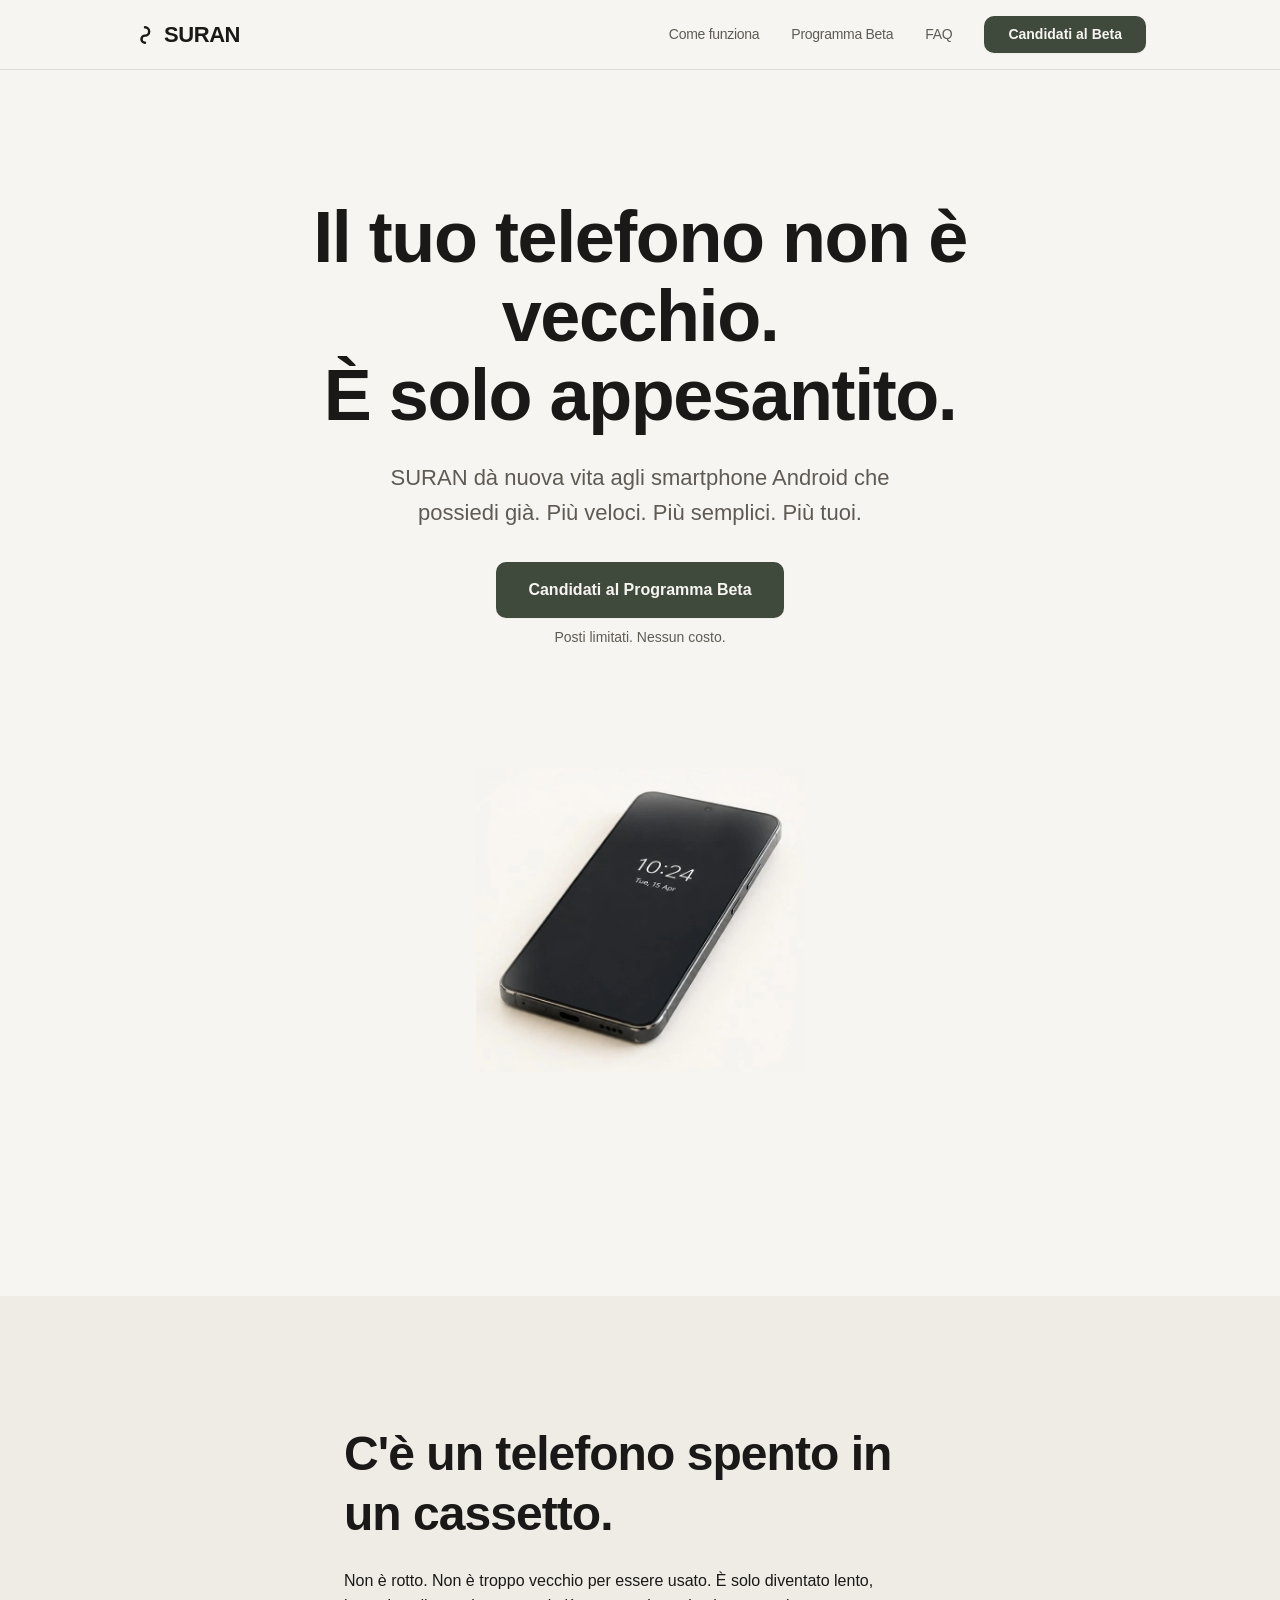
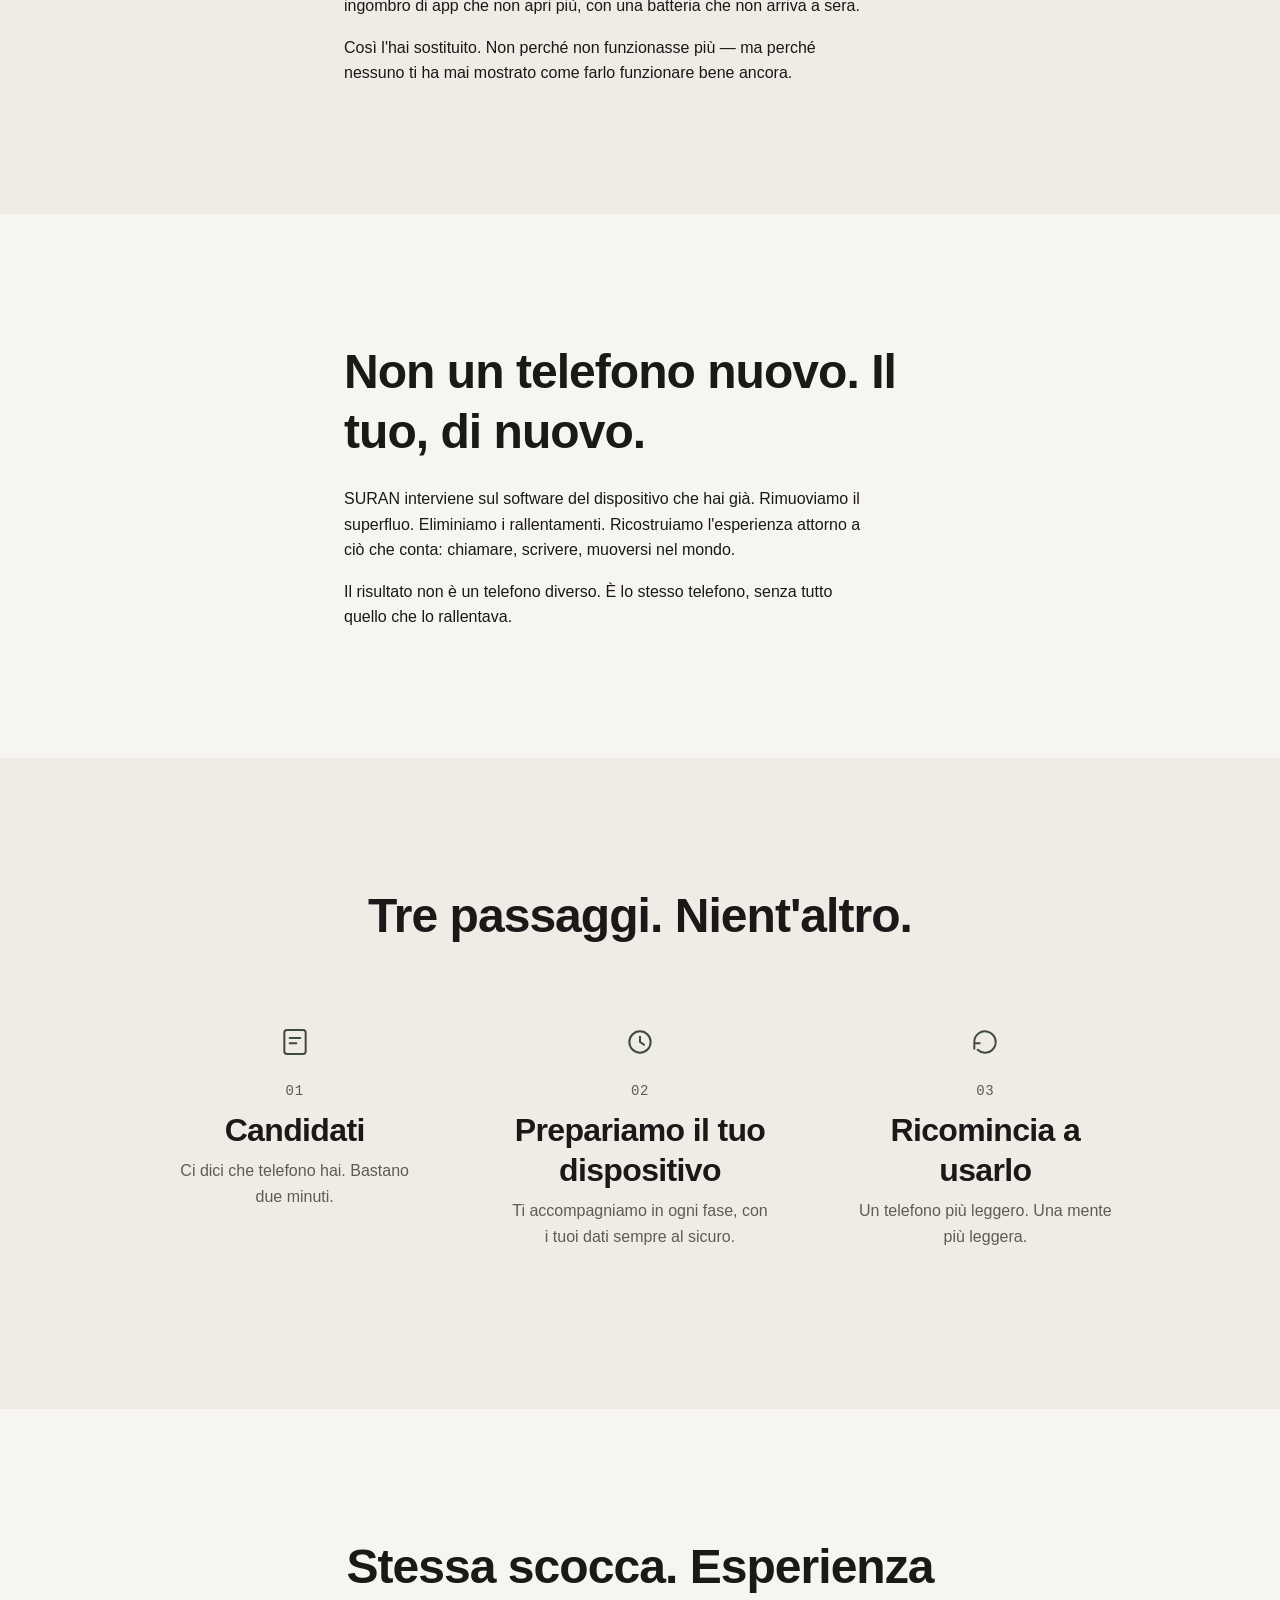
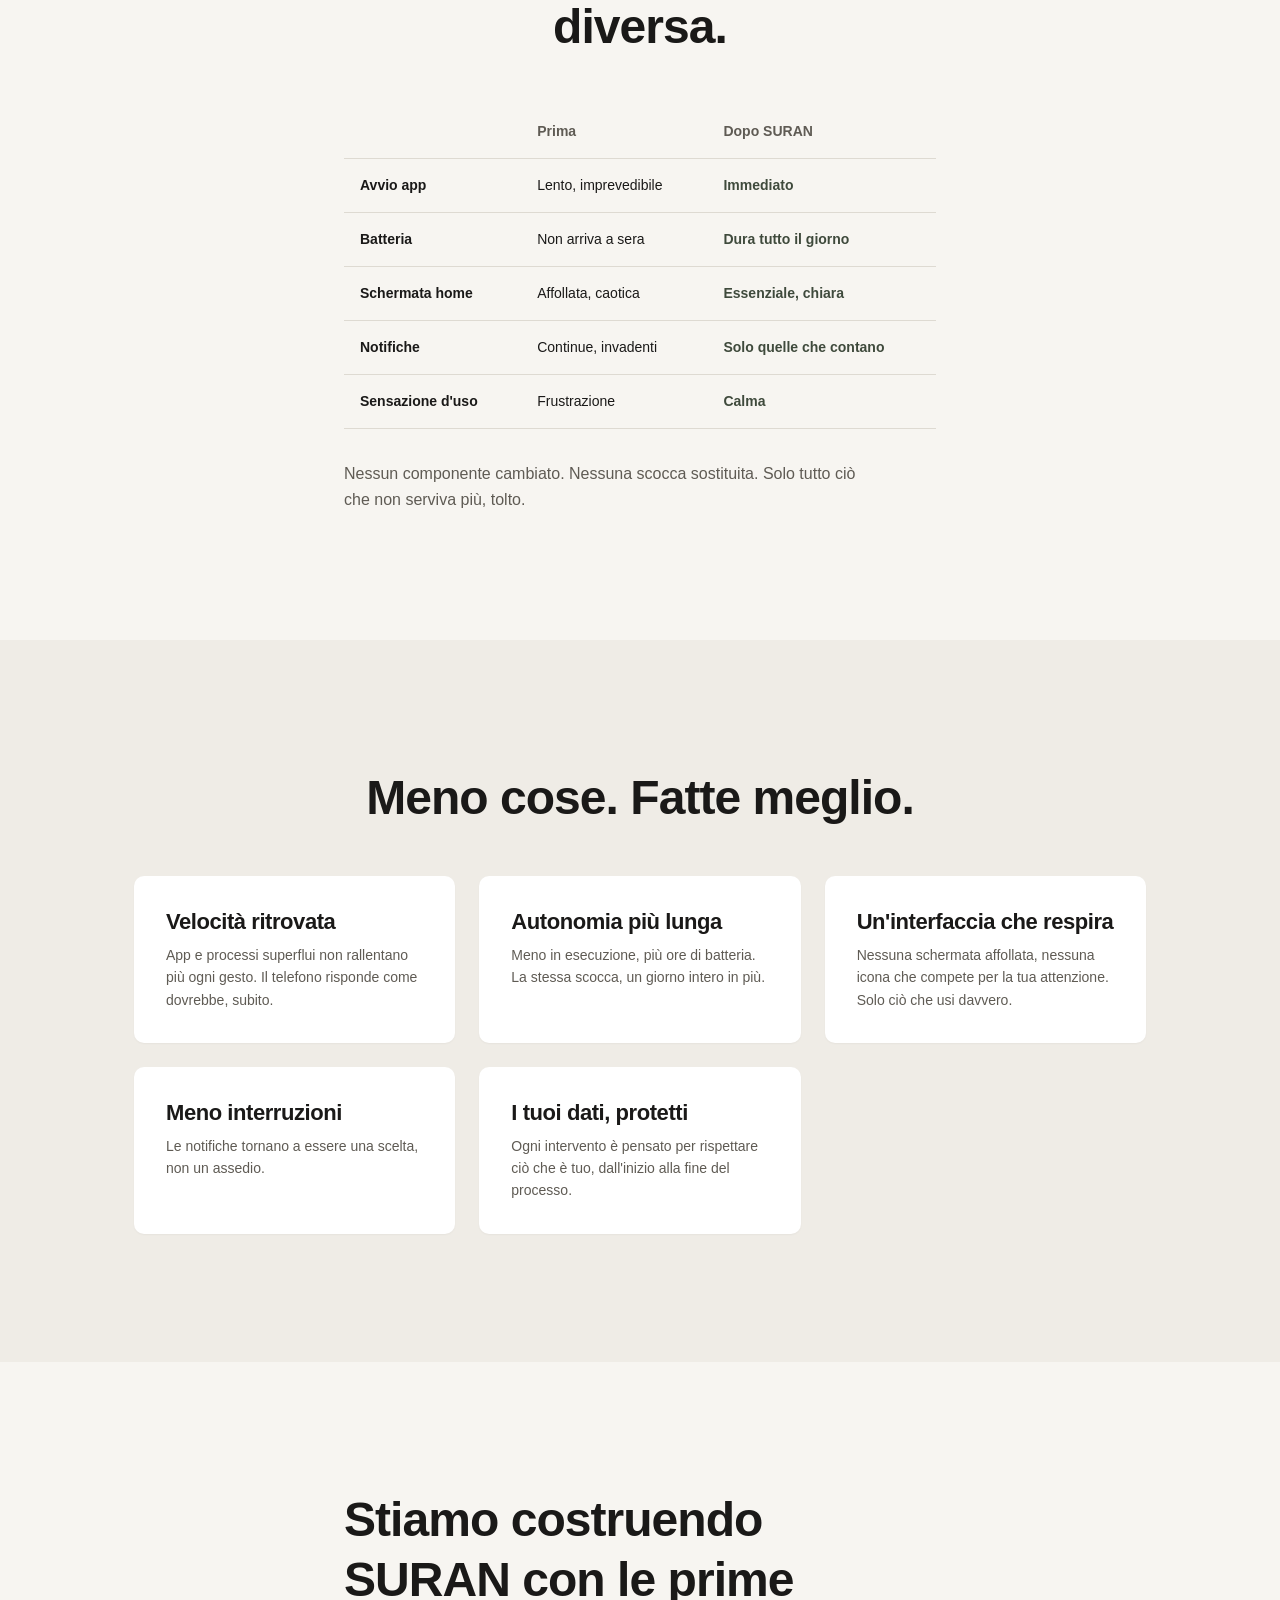
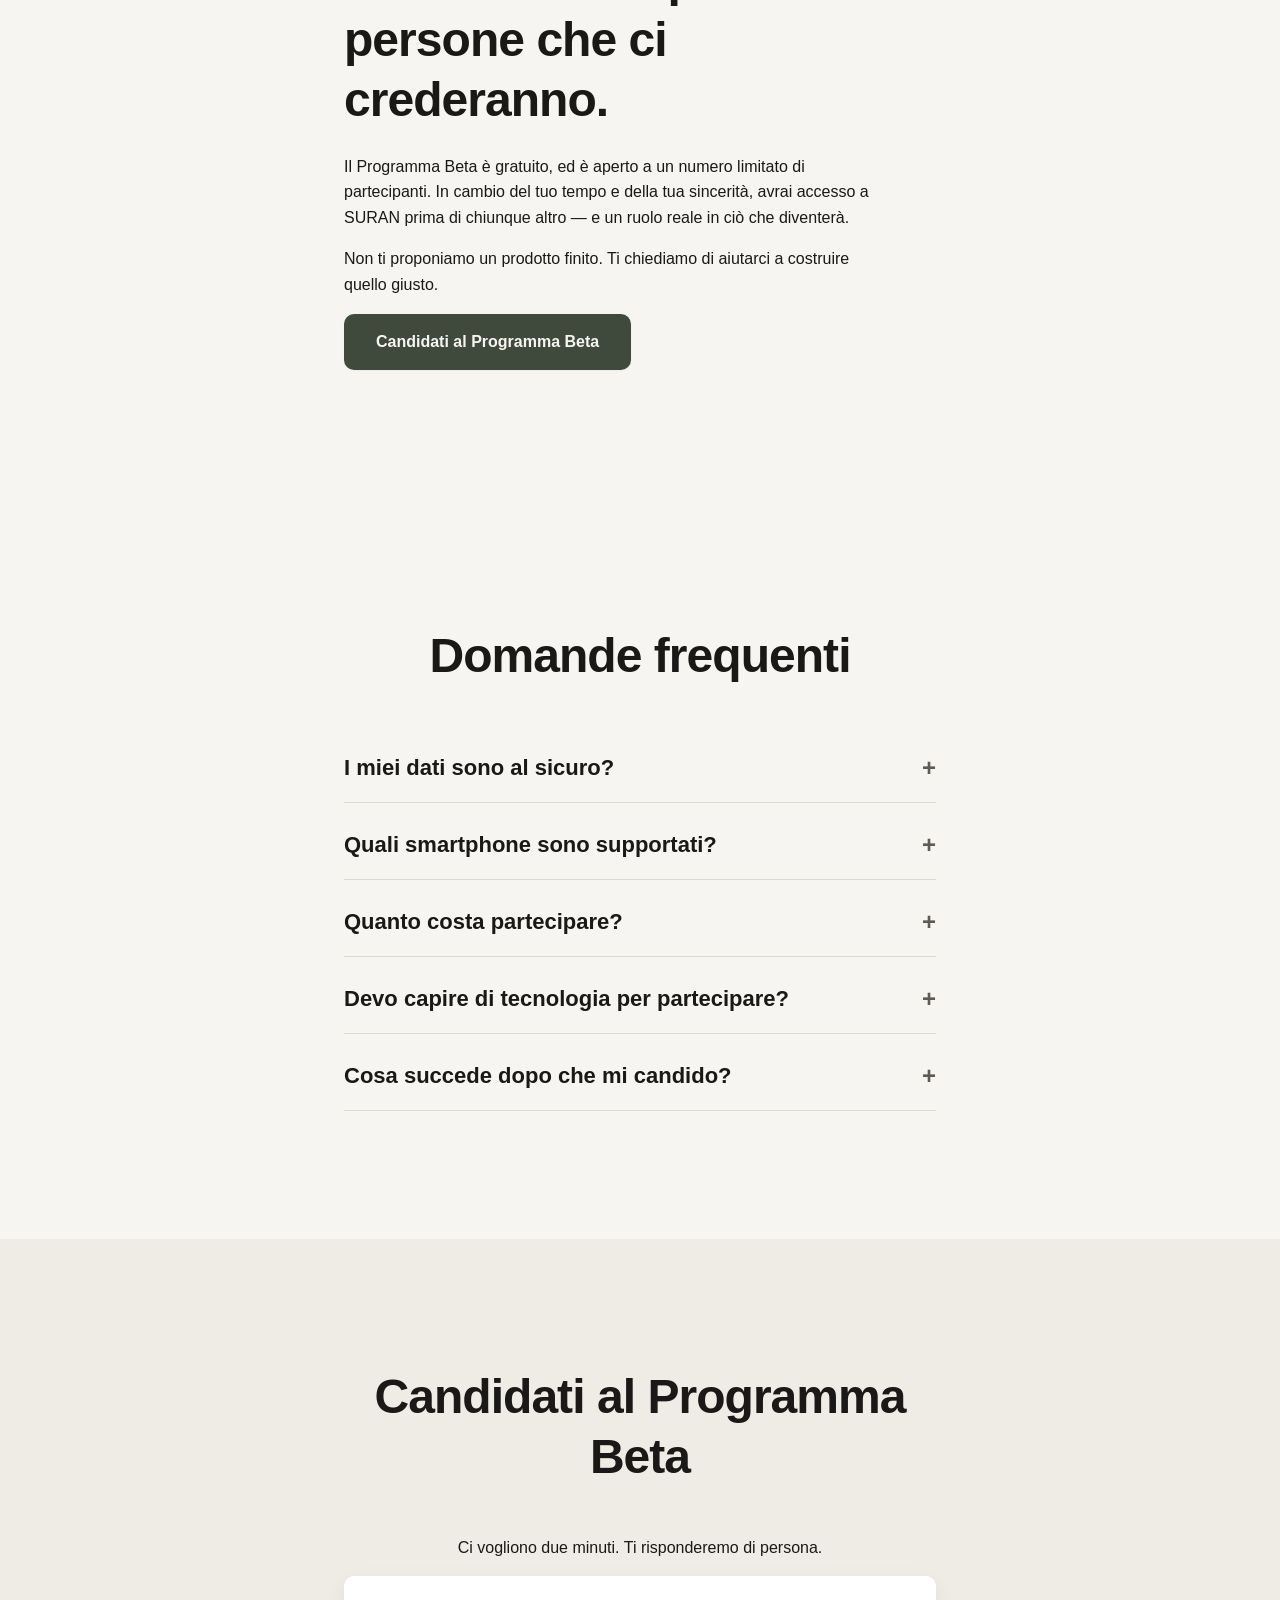
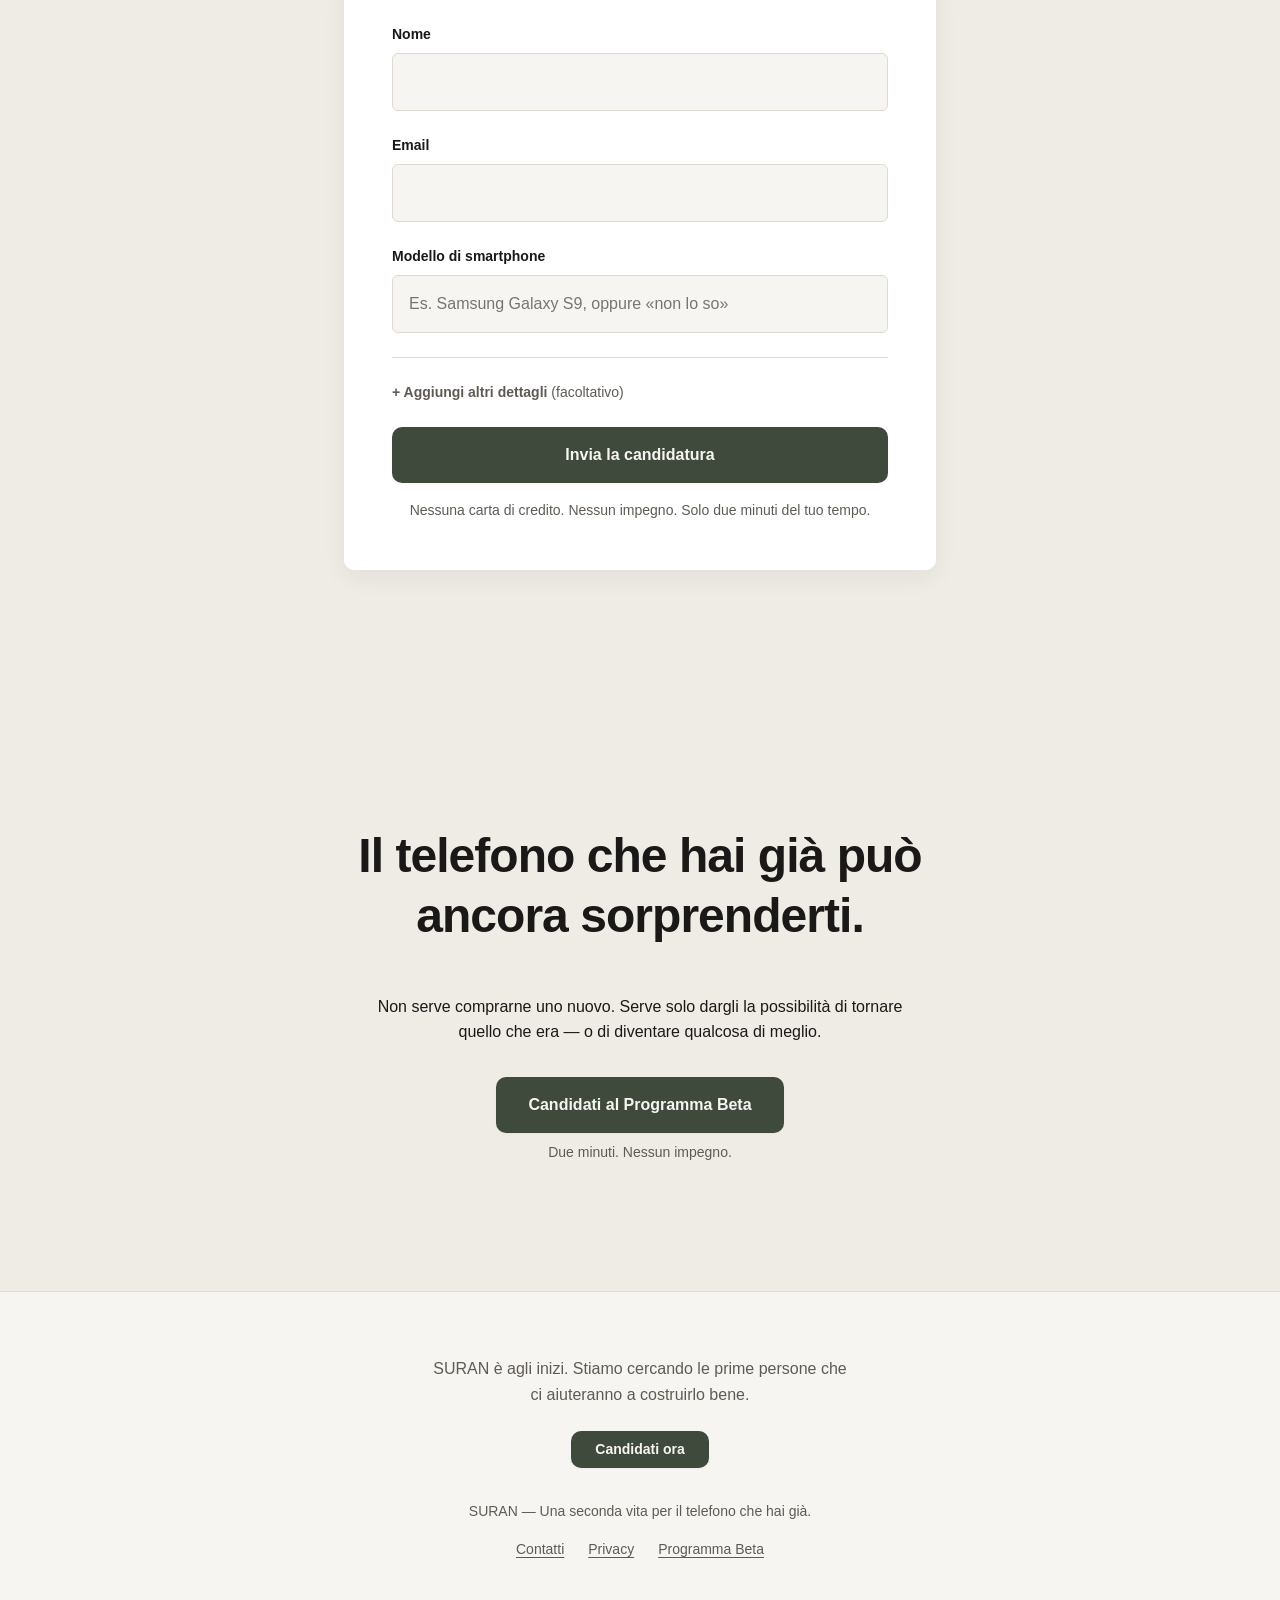
==== index.html @ a051d348 "Update domain" ====
<!DOCTYPE html>
<html lang="it">
<head>
  <meta charset="UTF-8">
  <meta name="viewport" content="width=device-width, initial-scale=1.0">
  <title>SURAN — Una seconda vita per il telefono che hai già</title>
  <meta name="description" content="SURAN ridà vita agli smartphone Android che possiedi già, trasformandoli in dispositivi semplici, veloci ed essenziali. Candidati al Programma Beta.">

  <!-- SEO: URL canonica e direttive per i motori di ricerca.
       NOTA: sostituire "https://suran.tech/" con il dominio reale non appena disponibile. -->
  <link rel="canonical" href="https://suran.tech/">
  <meta name="robots" content="index, follow">
  <meta name="theme-color" content="#F7F5F1">

  <!-- Favicon: derivata dal logo SVG del brand -->
  <link rel="icon" href="logo.svg" type="image/svg+xml">

  <!-- Open Graph: anteprima su Facebook, LinkedIn, WhatsApp, ecc. -->
  <meta property="og:type" content="website">
  <meta property="og:site_name" content="SURAN">
  <meta property="og:locale" content="it_IT">
  <meta property="og:url" content="https://suran.tech/">
  <meta property="og:title" content="SURAN — Una seconda vita per il telefono che hai già">
  <meta property="og:description" content="SURAN ridà vita agli smartphone Android che possiedi già, trasformandoli in dispositivi semplici, veloci ed essenziali. Candidati al Programma Beta.">
  <meta property="og:image" content="https://suran.tech/assets/og-image.jpg">

  <!-- Twitter Card -->
  <meta name="twitter:card" content="summary_large_image">
  <meta name="twitter:title" content="SURAN — Una seconda vita per il telefono che hai già">
  <meta name="twitter:description" content="SURAN ridà vita agli smartphone Android che possiedi già, trasformandoli in dispositivi semplici, veloci ed essenziali.">
  <meta name="twitter:image" content="https://suran.tech/assets/og-image.jpg">

  <!-- Dati strutturati schema.org: aiutano i motori di ricerca a riconoscere SURAN come organizzazione -->
  <script type="application/ld+json">
  {
    "@context": "https://schema.org",
    "@type": "Organization",
    "name": "SURAN",
    "url": "https://suran.tech/",
    "logo": "https://suran.tech/logo.svg",
    "description": "SURAN ridà vita agli smartphone Android inutilizzati, trasformandoli in dispositivi semplici, veloci ed essenziali."
  }
  </script>

  <!-- Foglio di stile principale: contiene palette, tipografia, spacing, griglia e componenti del Design System -->
  <link rel="stylesheet" href="style.css">
</head>
<body>

  <!-- ============================================================
       HEADER / NAVIGAZIONE
       Header minimale: logo/wordmark, link di navigazione essenziali
       e un'unica CTA, coerente con la regola "una sola azione che
       conta" del Design System.

       Su schermi piccoli i link di navigazione sono raccolti dentro
       #mobile-menu e nascosti dietro il pulsante #mobile-menu-toggle
       (comportamento gestito da script.js). Su desktop, con le
       opportune regole in style.css, #mobile-menu può invece essere
       mostrato in linea e il pulsante toggle nascosto.
  ============================================================= -->
  <header class="site-header">
    <div class="container site-header__inner">
      <a href="#hero" class="logo" aria-label="SURAN — torna all'inizio della pagina">
        <!-- Logo: segno monolinea a doppio arco asimmetrico (stesso path di logo.svg),
             inline per evitare una richiesta HTTP aggiuntiva ed ereditare il colore del testo. -->
        <svg class="logo__mark" viewBox="0 0 100 100" xmlns="http://www.w3.org/2000/svg" aria-hidden="true" focusable="false">
          <path d="M 50 15 A 19 19 0 0 1 50 53 A 16 16 0 0 0 50 85" fill="none" stroke="currentColor" stroke-width="11" stroke-linecap="round" stroke-linejoin="round"/>
        </svg>
        <span class="logo__wordmark">SURAN</span>
      </a>

      <!-- Pulsante hamburger: visibile solo su mobile (via CSS).
           aria-expanded viene aggiornato da script.js in base allo stato del menu. -->
      <button
        type="button"
        id="mobile-menu-toggle"
        class="mobile-menu-toggle"
        aria-expanded="false"
        aria-controls="mobile-menu"
        aria-label="Apri il menu di navigazione"
      >
        <span class="mobile-menu-toggle__bar" aria-hidden="true"></span>
        <span class="mobile-menu-toggle__bar" aria-hidden="true"></span>
        <span class="mobile-menu-toggle__bar" aria-hidden="true"></span>
      </button>

      <!-- Menu di navigazione: su mobile è un pannello a comparsa
           (classe "is-open" gestita da script.js), su desktop può
           essere mostrato in linea nell'header. -->
      <nav id="mobile-menu" class="site-nav" aria-label="Navigazione principale">
        <!-- Pulsante di chiusura sempre visibile mentre il pannello è aperto:
             prima di questo fix, il pannello copriva anche l'hamburger (z-index
             più alto), lasciando l'utente senza un modo visibile di chiuderlo. -->
        <button type="button" class="site-nav__close" id="mobile-menu-close" aria-label="Chiudi il menu di navigazione">
          <span aria-hidden="true">&times;</span>
        </button>
        <a href="#come-funziona" class="site-nav__link">Come funziona</a>
        <a href="#programma-beta" class="site-nav__link">Programma Beta</a>
        <a href="#faq" class="site-nav__link">FAQ</a>
        <a href="#candidatura" class="btn btn--primary btn--small">Candidati al Beta</a>
      </nav>
    </div>
  </header>

  <main>

    <!-- ============================================================
         HERO
         Prima schermata: aggancio immediato sul concetto centrale
         del brand ("il tuo telefono non è vecchio, è appesantito").
    ============================================================= -->
    <section id="hero" class="section hero" aria-labelledby="hero-title">
      <div class="container hero__inner">
        <h1 id="hero-title" class="hero__title">
          Il tuo telefono non è vecchio.<br>
          È solo appesantito.
        </h1>
        <p class="hero__subtitle">
          SURAN dà nuova vita agli smartphone Android che possiedi già.
          Più veloci. Più semplici. Più tuoi.
        </p>
        <div class="hero__cta">
          <a href="#candidatura" class="btn btn--primary">Candidati al Programma Beta</a>
          <p class="hero__cta-note">Posti limitati. Nessun costo.</p>
        </div>

        <!-- ============================================================
             VISUAL HERO — fotografia di prodotto
             ============================================================
             Quarta iterazione: rimosso lo spazio vuoto in eccesso in
             fondo al file (109px su 742, già puro colore di sfondo dopo
             la sfumatura dei bordi — misurato, non stimato). Era la vera
             causa del distacco percepito tra CTA e foto: il margine CSS
             era già minimo, il "vuoto" era dentro il file immagine.
             <picture> serve WebP quando supportato, JPEG come fallback.
             width/height reali (702×650) prevengono il Cumulative Layout
             Shift; fetchpriority="high" segnala che è probabilmente
             l'elemento LCP della pagina. -->
        <figure class="hero__media">
          <picture>
            <source srcset="assets/hero-phone.webp" type="image/webp">
            <img
              src="assets/hero-phone.jpg"
              alt="Uno smartphone Android con segni di usura sottili sulla cornice, appoggiato su una superficie neutra chiara, schermo acceso con orologio e data su sfondo scuro essenziale, luce naturale morbida"
              width="702"
              height="650"
              fetchpriority="high"
              loading="eager"
            >
          </picture>
        </figure>
      </div>
    </section>

    <!-- ============================================================
         IL PROBLEMA
         Aggancio emotivo: il cassetto pieno di telefoni inutilizzati.
    ============================================================= -->
    <section id="problema" class="section section--alt" aria-labelledby="problema-title">
      <div class="container container--narrow">
        <h2 id="problema-title" class="section__title">C'è un telefono spento in un cassetto.</h2>
        <p class="section__text">
          Non è rotto. Non è troppo vecchio per essere usato. È solo diventato lento,
          ingombro di app che non apri più, con una batteria che non arriva a sera.
        </p>
        <p class="section__text">
          Così l'hai sostituito. Non perché non funzionasse più — ma perché nessuno
          ti ha mai mostrato come farlo funzionare bene ancora.
        </p>
      </div>
    </section>

    <!-- ============================================================
         LA SOLUZIONE
         Rivelazione: cosa fa davvero SURAN.
    ============================================================= -->
    <section id="soluzione" class="section" aria-labelledby="soluzione-title">
      <div class="container container--narrow">
        <h2 id="soluzione-title" class="section__title">Non un telefono nuovo. Il tuo, di nuovo.</h2>
        <p class="section__text">
          SURAN interviene sul software del dispositivo che hai già. Rimuoviamo il
          superfluo. Eliminiamo i rallentamenti. Ricostruiamo l'esperienza attorno
          a ciò che conta: chiamare, scrivere, muoversi nel mondo.
        </p>
        <p class="section__text">
          Il risultato non è un telefono diverso. È lo stesso telefono, senza tutto
          quello che lo rallentava.
        </p>
      </div>
    </section>

    <!-- ============================================================
         COME FUNZIONA
         Processo reale in 3 passaggi: qui la numerazione è
         giustificata, perché descrive un vero ordine sequenziale.
    ============================================================= -->
    <section id="come-funziona" class="section section--alt" aria-labelledby="come-funziona-title">
      <div class="container">
        <h2 id="come-funziona-title" class="section__title section__title--center">Tre passaggi. Nient'altro.</h2>

        <ol class="steps">
          <li class="step">
            <svg class="step__icon" viewBox="0 0 24 24" aria-hidden="true">
              <rect x="4" y="3" width="16" height="18" rx="2" fill="none" stroke="currentColor" stroke-width="1.5"/>
              <path d="M8 9h8M8 13h5" fill="none" stroke="currentColor" stroke-width="1.5" stroke-linecap="round"/>
            </svg>
            <span class="step__number" aria-hidden="true">01</span>
            <h3 class="step__title">Candidati</h3>
            <p class="step__text">Ci dici che telefono hai. Bastano due minuti.</p>
          </li>
          <li class="step">
            <svg class="step__icon" viewBox="0 0 24 24" aria-hidden="true">
              <circle cx="12" cy="12" r="8" fill="none" stroke="currentColor" stroke-width="1.5"/>
              <path d="M12 8v4l3 2" fill="none" stroke="currentColor" stroke-width="1.5" stroke-linecap="round" stroke-linejoin="round"/>
            </svg>
            <span class="step__number" aria-hidden="true">02</span>
            <h3 class="step__title">Prepariamo il tuo dispositivo</h3>
            <p class="step__text">Ti accompagniamo in ogni fase, con i tuoi dati sempre al sicuro.</p>
          </li>
          <li class="step">
            <svg class="step__icon" viewBox="0 0 24 24" aria-hidden="true">
              <path d="M4 12a8 8 0 1 1 2.5 5.8" fill="none" stroke="currentColor" stroke-width="1.5" stroke-linecap="round"/>
              <path d="M4 17v-4h4" fill="none" stroke="currentColor" stroke-width="1.5" stroke-linecap="round" stroke-linejoin="round"/>
            </svg>
            <span class="step__number" aria-hidden="true">03</span>
            <h3 class="step__title">Ricomincia a usarlo</h3>
            <p class="step__text">Un telefono più leggero. Una mente più leggera.</p>
          </li>
        </ol>
      </div>
    </section>

    <!-- ============================================================
         PRIMA E DOPO
         Tabella comparativa: dati reali, non decorazione.
         Uso di <table> semantica con <caption> per accessibilità.
    ============================================================= -->
    <section id="prima-dopo" class="section" aria-labelledby="prima-dopo-title">
      <div class="container container--narrow">
        <h2 id="prima-dopo-title" class="section__title section__title--center">Stessa scocca. Esperienza diversa.</h2>

        <table class="compare-table">
          <caption class="visually-hidden">Confronto tra l'esperienza d'uso del telefono prima e dopo l'intervento SURAN</caption>
          <thead>
            <tr>
              <th scope="col"></th>
              <th scope="col">Prima</th>
              <th scope="col">Dopo SURAN</th>
            </tr>
          </thead>
          <tbody>
            <tr>
              <th scope="row">Avvio app</th>
              <td>Lento, imprevedibile</td>
              <td>Immediato</td>
            </tr>
            <tr>
              <th scope="row">Batteria</th>
              <td>Non arriva a sera</td>
              <td>Dura tutto il giorno</td>
            </tr>
            <tr>
              <th scope="row">Schermata home</th>
              <td>Affollata, caotica</td>
              <td>Essenziale, chiara</td>
            </tr>
            <tr>
              <th scope="row">Notifiche</th>
              <td>Continue, invadenti</td>
              <td>Solo quelle che contano</td>
            </tr>
            <tr>
              <th scope="row">Sensazione d'uso</th>
              <td>Frustrazione</td>
              <td>Calma</td>
            </tr>
          </tbody>
        </table>

        <p class="section__text section__text--muted">
          Nessun componente cambiato. Nessuna scocca sostituita.
          Solo tutto ciò che non serviva più, tolto.
        </p>
      </div>
    </section>

    <!-- ============================================================
         FEATURE (Cosa ottieni)
         Elenco dei benefici concreti, non tecnicismi.
    ============================================================= -->
    <section id="feature" class="section section--alt" aria-labelledby="feature-title">
      <div class="container">
        <h2 id="feature-title" class="section__title section__title--center">Meno cose. Fatte meglio.</h2>

        <div class="feature-grid">
          <article class="feature-card">
            <h3 class="feature-card__title">Velocità ritrovata</h3>
            <p class="feature-card__text">App e processi superflui non rallentano più ogni gesto. Il telefono risponde come dovrebbe, subito.</p>
          </article>

          <article class="feature-card">
            <h3 class="feature-card__title">Autonomia più lunga</h3>
            <p class="feature-card__text">Meno in esecuzione, più ore di batteria. La stessa scocca, un giorno intero in più.</p>
          </article>

          <article class="feature-card">
            <h3 class="feature-card__title">Un'interfaccia che respira</h3>
            <p class="feature-card__text">Nessuna schermata affollata, nessuna icona che compete per la tua attenzione. Solo ciò che usi davvero.</p>
          </article>

          <article class="feature-card">
            <h3 class="feature-card__title">Meno interruzioni</h3>
            <p class="feature-card__text">Le notifiche tornano a essere una scelta, non un assedio.</p>
          </article>

          <article class="feature-card">
            <h3 class="feature-card__title">I tuoi dati, protetti</h3>
            <p class="feature-card__text">Ogni intervento è pensato per rispettare ciò che è tuo, dall'inizio alla fine del processo.</p>
          </article>
        </div>
      </div>
    </section>

    <!-- ============================================================
         PROGRAMMA BETA
         Spiegazione del programma + CTA primaria intermedia.
    ============================================================= -->
    <section id="programma-beta" class="section" aria-labelledby="beta-title">
      <div class="container container--narrow">
        <h2 id="beta-title" class="section__title">Stiamo costruendo SURAN con le prime persone che ci crederanno.</h2>
        <p class="section__text">
          Il Programma Beta è gratuito, ed è aperto a un numero limitato di
          partecipanti. In cambio del tuo tempo e della tua sincerità, avrai
          accesso a SURAN prima di chiunque altro — e un ruolo reale in ciò
          che diventerà.
        </p>
        <p class="section__text">
          Non ti proponiamo un prodotto finito. Ti chiediamo di aiutarci a
          costruire quello giusto.
        </p>
        <a href="#candidatura" class="btn btn--primary">Candidati al Programma Beta</a>
      </div>
    </section>

    <!-- ============================================================
         FAQ
         Spostata PRIMA del form di candidatura (fix review UX):
         risponde alle obiezioni più comuni prima di chiedere l'azione,
         invece che dopo. Formato accessibile con <details>/<summary>,
         così da non richiedere JavaScript per l'interazione base.
    ============================================================= -->
    <section id="faq" class="section" aria-labelledby="faq-title">
      <div class="container container--narrow">
        <h2 id="faq-title" class="section__title section__title--center">Domande frequenti</h2>

        <div class="faq-list">
          <details class="faq-item">
            <summary class="faq-item__question">I miei dati sono al sicuro?</summary>
            <p class="faq-item__answer">Sì. Ogni fase del processo è progettata per proteggere le tue informazioni personali. Non accediamo a nulla che non sia necessario, e ti guidiamo passo per passo prima di ogni intervento.</p>
          </details>

          <details class="faq-item">
            <summary class="faq-item__question">Quali smartphone sono supportati?</summary>
            <p class="faq-item__answer">Stiamo definendo l'elenco completo insieme ai primi partecipanti al Beta. Se hai un dubbio sul tuo modello, candidati comunque: te lo diremo di persona.</p>
          </details>

          <details class="faq-item">
            <summary class="faq-item__question">Quanto costa partecipare?</summary>
            <p class="faq-item__answer">Nulla. Il Programma Beta è gratuito. In cambio, ti chiediamo solo un feedback onesto su come stai vivendo l'esperienza.</p>
          </details>

          <details class="faq-item">
            <summary class="faq-item__question">Devo capire di tecnologia per partecipare?</summary>
            <p class="faq-item__answer">No. Ti accompagniamo noi in ogni passaggio, con un linguaggio semplice e senza scorciatoie tecniche.</p>
          </details>

          <details class="faq-item">
            <summary class="faq-item__question">Cosa succede dopo che mi candido?</summary>
            <p class="faq-item__answer">Ti contatteremo direttamente nei prossimi giorni. Nessuna attesa anonima: una risposta vera, da persone vere.</p>
          </details>
        </div>
      </div>
    </section>

    <!-- ============================================================
         FORM DI CANDIDATURA
         CTA primaria della pagina. Campi minimi per ridurre l'attrito,
         label sempre visibili (mai solo placeholder) per accessibilità.

         FORMSPREE: l'attributo action punta all'endpoint Formspree reale
         del progetto (creato su https://formspree.io). Grazie a questo
         form funziona anche se JavaScript non si carica: il browser
         esegue comunque un invio POST nativo direttamente a Formspree
         (progressive enhancement). Quando JavaScript è disponibile,
         script.js intercetta l'invio per mostrare validazione inline,
         stato di caricamento e la schermata di conferma personalizzata.
    ============================================================= -->
    <section id="candidatura" class="section section--alt" aria-labelledby="candidatura-title">
      <div class="container container--narrow">
        <h2 id="candidatura-title" class="section__title section__title--center">Candidati al Programma Beta</h2>
        <p class="section__text section__text--center">Ci vogliono due minuti. Ti risponderemo di persona.</p>

        <form
          id="form-candidatura"
          class="form"
          action="https://formspree.io/f/mwvgqled"
          method="POST"
          novalidate
        >
          <!-- Honeypot anti-spam di Formspree: campo invisibile all'utente
               (nascosto via CSS, non type="hidden") ma visibile ai bot, che
               tendono a compilare ogni campo. Se arriva valorizzato,
               Formspree scarta silenziosamente l'invio. -->
          <input
            type="text"
            name="_gotcha"
            style="display:none"
            tabindex="-1"
            autocomplete="off"
            aria-hidden="true"
          >

          <!-- Oggetto dell'email che Formspree invia a SURAN -->
          <input type="hidden" name="_subject" value="Nuova candidatura al Programma Beta — SURAN">

          <div class="form__field">
            <label for="nome">Nome</label>
            <input type="text" id="nome" name="nome" autocomplete="name" required>
          </div>

          <div class="form__field">
            <label for="email">Email</label>
            <input type="email" id="email" name="email" autocomplete="email" required>
          </div>

          <div class="form__field">
            <label for="modello">Modello di smartphone</label>
            <input type="text" id="modello" name="modello" placeholder="Es. Samsung Galaxy S9, oppure «non lo so»">
          </div>

          <!-- Campi facoltativi raccolti dietro un <details>: riducono
               l'attrito visivo iniziale del form (fix review UX) senza
               richiedere JavaScript, riusando lo stesso pattern già
               adottato per la FAQ. -->
          <details class="form__more">
            <summary class="form__more-summary">Aggiungi altri dettagli <span class="form__optional">(facoltativo)</span></summary>

            <div class="form__field">
              <label for="inutilizzo">Da quanto tempo non lo usi, e perché</label>
              <textarea id="inutilizzo" name="inutilizzo" rows="3"></textarea>
            </div>

            <div class="form__field">
              <label for="motivazione">Cosa ti farebbe dire sì a SURAN?</label>
              <textarea id="motivazione" name="motivazione" rows="3"></textarea>
            </div>
          </details>

          <button type="submit" class="btn btn--primary btn--full">Invia la candidatura</button>

          <p class="form__note">Nessuna carta di credito. Nessun impegno. Solo due minuti del tuo tempo.</p>

          <!-- Contenitore per eventuali messaggi di conferma/errore gestiti da script.js -->
          <p id="form-feedback" class="form__feedback" role="status" aria-live="polite"></p>
        </form>
      </div>
    </section>



    <!-- ============================================================
         CTA FINALE
         Ultimo richiamo all'azione prima del footer.
    ============================================================= -->
    <section id="cta-finale" class="section section--alt section--cta-final" aria-labelledby="cta-finale-title">
      <div class="container container--narrow">
        <h2 id="cta-finale-title" class="section__title section__title--center">Il telefono che hai già può ancora sorprenderti.</h2>
        <p class="section__text section__text--center">
          Non serve comprarne uno nuovo. Serve solo dargli la possibilità di
          tornare quello che era — o di diventare qualcosa di meglio.
        </p>
        <div class="cta-final__action">
          <a href="#candidatura" class="btn btn--primary">Candidati al Programma Beta</a>
          <p class="hero__cta-note">Due minuti. Nessun impegno.</p>
        </div>
      </div>
    </section>

  </main>

  <!-- ============================================================
       FOOTER
       Chiusura minimale, coerente con il tono onesto del brand.
  ============================================================= -->
  <footer class="site-footer">
    <div class="container">
      <p class="site-footer__message">
        SURAN è agli inizi. Stiamo cercando le prime persone che ci aiuteranno a costruirlo bene.
      </p>
      <a href="#candidatura" class="btn btn--primary btn--small">Candidati ora</a>

      <p class="site-footer__tagline">SURAN — Una seconda vita per il telefono che hai già.</p>

      <!-- "Contatti" e "Privacy" puntano a destinazioni reali. -->
      <nav class="site-footer__links" aria-label="Link secondari del footer">
        <a href="mailto:ste.rebu@outlook.it">Contatti</a>
        <a href="privacy.html">Privacy</a>
        <a href="#programma-beta">Programma Beta</a>
      </nav>
    </div>
  </footer>

  <!-- Script principale: gestisce invio form, animazioni scroll-triggered e interazioni -->
  <script src="script.js" defer></script>

  <!-- Cloudflare Web Analytics: gratuito, senza cookie, nessun consenso
       GDPR richiesto — coerente con quanto dichiarato in privacy.html.
       Misura solo pagine viste/visitatori, non eventi personalizzati:
       per il tasso di conversione, incrocia questo dato con il numero
       di candidature ricevute su Formspree. -->
  <script type="module" src="https://static.cloudflareinsights.com/beacon.min.js" data-cf-beacon='{"token": "49f041aa01544f6c89724cd6155f1c4b"}'></script>

</body>
</html>
---- style.css ----
/* ==========================================================================
   SURAN — style.css
   Design System: calma, essenzialità, onestà (rif. Apple / Nothing / Linear)
   Approccio: Mobile First. Nessun framework. Variabili CSS native.
   ========================================================================== */


/* --------------------------------------------------------------------------
   1. RESET MINIMO
   Un reset leggero, non un CSS reset completo: rimuoviamo solo le
   inconsistenze cross-browser che romperebbero il sistema di spacing.
-------------------------------------------------------------------------- */

*,
*::before,
*::after {
  box-sizing: border-box;
  margin: 0;
  padding: 0;
}

html {
  /* 1rem = 16px di base, la scala tipografica sotto è espressa in rem */
  -webkit-text-size-adjust: 100%;
  scroll-behavior: smooth;
}

body {
  min-height: 100vh;
  line-height: 1.5;
}

img {
  display: block;
  max-width: 100%;
  height: auto;
}

a {
  color: inherit;
  text-decoration: none;
}

ul, ol {
  list-style: none;
}

input, textarea, button {
  font: inherit;
  color: inherit;
}

table {
  border-collapse: collapse;
  width: 100%;
}


/* --------------------------------------------------------------------------
   2. DESIGN TOKENS — variabili CSS
   Palette, tipografia, spacing e raggio bordi definiti come token unici,
   coerenti con il Design System SURAN.
-------------------------------------------------------------------------- */

:root {
  /* --- Colore: base neutra calda --- */
  --color-bg: #F7F5F1;            /* fondo primario: avorio caldo, non bianco puro */
  --color-bg-alt: #EFECE6;        /* fondo secondario: sezioni alternate */
  --color-surface: #FFFFFF;       /* superficie card/form, leggero distacco dal fondo */

  --color-text: #1A1918;          /* testo primario: quasi-nero caldo */
  --color-text-secondary: #5F5B54;/* testo secondario: sottotitoli, micro-copy (fix contrasto WCAG AA) */
  --color-border: #DEDAD2;        /* bordi sottili, mai neri puri */

  /* --- Colore: accento unico (verde muschio) --- */
  --color-accent: #3F4A3C;
  --color-accent-hover: #333C31;
  --color-accent-contrast: #F7F5F1; /* testo sopra sfondo accento */

  /* --- Colore: stati funzionali --- */
  --color-error: #9C4530;         /* terracotta scurito (fix contrasto WCAG AA, ~5.8:1 su fondo) */
  --color-success: #5C6B58;       /* variante chiara dell'accento */

  /* --- Tipografia ---
     Stack di system font che approssima un grottesco geometrico
     pulito (nello spirito di Inter/General Sans), senza dipendenze
     esterne da caricare. */
  --font-primary: -apple-system, BlinkMacSystemFont, "Segoe UI", Roboto,
                   "Helvetica Neue", Arial, sans-serif;
  --font-mono: "SFMono-Regular", Consolas, "Liberation Mono", Menlo, monospace;

  /* Scala tipografica fluida (clamp: minimo, preferito, massimo) */
  --fs-display: clamp(2.5rem, 5vw + 1rem, 4.5rem);   /* hero title */
  --fs-h1: clamp(2rem, 3vw + 1rem, 3rem);             /* titoli di sezione */
  --fs-h2: clamp(1.5rem, 2vw + 1rem, 2rem);           /* sottotitoli */
  --fs-body-lg: clamp(1.125rem, 1vw + 1rem, 1.375rem);/* hero subtitle, testo enfatizzato */
  --fs-body: 1rem;                                    /* corpo testo standard */
  --fs-small: 0.875rem;                                /* micro-copy, caption */

  --lh-tight: 1.1;
  --lh-heading: 1.25;
  --lh-body: 1.6;

  --tracking-tight: -0.02em;

  /* --- Spacing: scala a base 8px --- */
  --space-1: 0.25rem;  /*  4px */
  --space-2: 0.5rem;   /*  8px */
  --space-3: 1rem;     /* 16px */
  --space-4: 1.5rem;   /* 24px */
  --space-5: 2rem;     /* 32px */
  --space-6: 3rem;     /* 48px */
  --space-7: 4rem;     /* 64px */
  --space-8: 6rem;     /* 96px */
  --space-9: 8rem;     /* 128px */

  /* --- Raggio e ombre: morbidi, mai drammatici --- */
  --radius: 10px;
  --radius-sm: 6px;
  --shadow-soft: 0 1px 2px rgba(26, 25, 24, 0.04);
  --shadow-card: 0 8px 24px rgba(26, 25, 24, 0.06);

  /* --- Container --- */
  --container-max: 1140px;
  --container-narrow-max: 720px;

  /* --- Transizioni: rapide e discrete --- */
  --transition-fast: 150ms ease-out;
  --transition-base: 300ms ease-out;
}


/* --------------------------------------------------------------------------
   3. TIPOGRAFIA DI BASE
-------------------------------------------------------------------------- */

body {
  font-family: var(--font-primary);
  font-size: var(--fs-body);
  color: var(--color-text);
  background-color: var(--color-bg);
  -webkit-font-smoothing: antialiased;
}

h1, h2, h3 {
  font-weight: 600;
  line-height: var(--lh-heading);
  letter-spacing: var(--tracking-tight);
  color: var(--color-text);
}

p {
  line-height: var(--lh-body);
  color: var(--color-text);
}

/* Testo secondario, usato per micro-copy e didascalie */
.section__text--muted,
.hero__cta-note,
.form__note,
.form__optional {
  color: var(--color-text-secondary);
  font-size: var(--fs-small);
}


/* --------------------------------------------------------------------------
   4. LAYOUT — container e griglia
   Mobile first: il container ha margini laterali fissi che si
   allargano solo ai breakpoint superiori.
-------------------------------------------------------------------------- */

.container {
  width: 100%;
  max-width: var(--container-max);
  margin-inline: auto;
  padding-inline: var(--space-4); /* 24px di margine laterale su mobile */
}

.container--narrow {
  max-width: var(--container-narrow-max);
}

/* Sezioni: respiro verticale ampio, coerente col principio "una cosa alla volta" */
.section {
  padding-block: var(--space-7); /* 64px su mobile */
}

.section--alt {
  background-color: var(--color-bg-alt);
}

.section__title {
  font-size: var(--fs-h1);
  margin-bottom: var(--space-4);
}

.section__title--center {
  text-align: center;
  max-width: 640px;
  margin-inline: auto;
  margin-bottom: var(--space-6);
}

.section__text {
  font-size: var(--fs-body);
  max-width: 60ch; /* larghezza massima leggibile, anche su schermi larghi */
  margin-bottom: var(--space-3);
}

.section__text--center {
  text-align: center;
  margin-inline: auto;
}

.section__text:last-child {
  margin-bottom: 0;
}

/* Classe di utilità per contenuti nascosti visivamente ma letti dagli screen reader */
.visually-hidden {
  position: absolute;
  width: 1px;
  height: 1px;
  padding: 0;
  margin: -1px;
  overflow: hidden;
  clip: rect(0, 0, 0, 0);
  white-space: nowrap;
  border: 0;
}


/* --------------------------------------------------------------------------
   5. HEADER
-------------------------------------------------------------------------- */

.site-header {
  position: sticky;
  top: 0;
  z-index: 10;
  background-color: rgba(247, 245, 241, 0.9);
  backdrop-filter: blur(8px);
  border-bottom: 1px solid var(--color-border);
}

.site-header__inner {
  display: flex;
  align-items: center;
  justify-content: space-between;
  padding-block: var(--space-3);
}

.logo {
  display: flex;
  align-items: center;
  gap: var(--space-2);
}

.logo__mark {
  width: 22px;
  height: 22px;
  color: var(--color-text); /* stroke="currentColor" nell'SVG eredita questo colore */
  flex-shrink: 0;
}

.logo__wordmark {
  font-size: var(--fs-body-lg);
  font-weight: 700;
  letter-spacing: var(--tracking-tight);
}


/* --------------------------------------------------------------------------
   5.1 NAVIGAZIONE MOBILE
   Su mobile: pulsante hamburger + pannello a comparsa a schermo intero.
   Da tablet in su (vedi sezione 16, responsive): il pannello diventa
   una barra di navigazione in linea nell'header, e l'hamburger sparisce.
-------------------------------------------------------------------------- */

/* Pulsante hamburger: tre barre orizzontali */
.mobile-menu-toggle {
  display: flex;
  flex-direction: column;
  justify-content: center;
  align-items: center;
  gap: 5px;
  width: 40px;
  height: 40px;
  background: transparent;
  border: none;
  cursor: pointer;
}

.mobile-menu-toggle__bar {
  display: block;
  width: 22px;
  height: 2px;
  background-color: var(--color-text);
  border-radius: 2px;
  transition: transform var(--transition-fast), opacity var(--transition-fast);
}

/* Quando il menu è aperto (aria-expanded="true", gestito da script.js),
   le tre barre si trasformano in una "X" — nessun JS aggiuntivo richiesto,
   la trasformazione è puro CSS basato sull'attributo ARIA. */
.mobile-menu-toggle[aria-expanded="true"] .mobile-menu-toggle__bar:nth-child(1) {
  transform: translateY(7px) rotate(45deg);
}

.mobile-menu-toggle[aria-expanded="true"] .mobile-menu-toggle__bar:nth-child(2) {
  opacity: 0;
}

.mobile-menu-toggle[aria-expanded="true"] .mobile-menu-toggle__bar:nth-child(3) {
  transform: translateY(-7px) rotate(-45deg);
}

/* Pannello di navigazione: su mobile è un overlay a schermo intero,
   nascosto di default e mostrato tramite la classe "is-open"
   (aggiunta/rimossa da script.js). */
.site-nav {
  position: fixed;
  inset: 0;
  z-index: 20;
  display: flex;
  flex-direction: column;
  align-items: center;
  justify-content: center;
  gap: var(--space-5);
  background-color: var(--color-bg);
  transform: translateY(-8px);
  opacity: 0;
  visibility: hidden;
  transition: opacity var(--transition-base),
              transform var(--transition-base),
              visibility var(--transition-base);
}

.site-nav.is-open {
  opacity: 1;
  transform: translateY(0);
  visibility: visible;
}

.site-nav__link {
  font-size: var(--fs-h2);
  font-weight: 600;
  letter-spacing: var(--tracking-tight);
  color: var(--color-text);
  transition: color var(--transition-fast);
}

.site-nav__link:hover {
  color: var(--color-accent);
}

/* Pulsante di chiusura del pannello mobile: posizionato in alto a destra
   dentro l'overlay, area di tocco generosa (44px, coerente con le linee
   guida di accessibilità sui target touch). Nascosto da tablet in su
   (vedi sezione 16), dove la navigazione torna in linea e non serve. */
.site-nav__close {
  position: absolute;
  top: var(--space-4);
  right: var(--space-4);
  width: 44px;
  height: 44px;
  display: flex;
  align-items: center;
  justify-content: center;
  background: transparent;
  border: none;
  border-radius: var(--radius-sm);
  font-size: 1.75rem;
  line-height: 1;
  color: var(--color-text);
  cursor: pointer;
  transition: color var(--transition-fast);
}

.site-nav__close:hover {
  color: var(--color-accent);
}


/* --------------------------------------------------------------------------
   6. PULSANTI
   Un solo stile primario, coerente su tutta la pagina.
-------------------------------------------------------------------------- */

.btn {
  display: inline-block;
  border: none;
  border-radius: var(--radius);
  font-weight: 600;
  font-size: var(--fs-body);
  text-align: center;
  cursor: pointer;
  transition: background-color var(--transition-fast),
              transform var(--transition-fast),
              box-shadow var(--transition-fast);
}

.btn--primary {
  background-color: var(--color-accent);
  color: var(--color-accent-contrast);
  padding: var(--space-3) var(--space-5); /* 16px 32px: area di tocco generosa */
  box-shadow: var(--shadow-soft);
}

.btn--primary:hover {
  background-color: var(--color-accent-hover);
  transform: scale(1.015);
}

.btn--primary:active {
  transform: scale(0.99);
}

.btn--primary:focus-visible {
  outline: 2px solid var(--color-accent);
  outline-offset: 3px;
}

.btn--small {
  padding: var(--space-2) var(--space-4);
  font-size: var(--fs-small);
}

.btn--full {
  display: block;
  width: 100%;
}


/* --------------------------------------------------------------------------
   7. HERO
-------------------------------------------------------------------------- */

.hero {
  padding-top: var(--space-8);
}

.hero__inner {
  text-align: center;
}

.hero__title {
  font-size: var(--fs-display);
  line-height: var(--lh-tight);
  max-width: 16ch;
  margin-inline: auto;
  margin-bottom: var(--space-4);
}

.hero__subtitle {
  font-size: var(--fs-body-lg);
  color: var(--color-text-secondary);
  max-width: 46ch;
  margin-inline: auto;
  margin-bottom: var(--space-5);
}

.hero__cta {
  margin-bottom: var(--space-4); /* ridotto: la foto deve leggersi collegata alla CTA, non separata */
}

.hero__cta-note {
  margin-top: var(--space-2);
}

/* Area fotografica della hero: nessuno sfondo separato, nessuna ombra
   CSS, nessun bordo — la foto (già sfumata verso il colore di sfondo
   della pagina ai margini, così non mostra un bordo rettangolare netto)
   sta semplicemente sulla pagina. Centrata con margin-inline:auto
   direttamente su picture/img, non con flexbox: più prevedibile tra
   browser diversi quando l'elemento centrato è un <picture>. */
.hero__media {
  padding-top: 0;
  padding-bottom: var(--space-4);
}

.hero__media picture,
.hero__media img {
  display: block;
  width: 78%;
  max-width: 420px;
  height: auto;
  margin-inline: auto;
}


/* --------------------------------------------------------------------------
   8. COME FUNZIONA — steps
-------------------------------------------------------------------------- */

.steps {
  display: grid;
  grid-template-columns: 1fr;
  gap: var(--space-5);
}

.step {
  text-align: center;
  padding: var(--space-5);
}

.step__icon {
  width: 32px;
  height: 32px;
  color: var(--color-accent);
  margin-bottom: var(--space-3);
}

.step__number {
  display: block;
  font-family: var(--font-mono);
  font-size: var(--fs-small);
  color: var(--color-text-secondary);
  letter-spacing: 0.05em;
  margin-bottom: var(--space-2);
}

.step__title {
  font-size: var(--fs-h2);
  margin-bottom: var(--space-2);
}

.step__text {
  color: var(--color-text-secondary);
  max-width: 32ch;
  margin-inline: auto;
}


/* --------------------------------------------------------------------------
   9. TABELLA PRIMA/DOPO
-------------------------------------------------------------------------- */

.compare-table {
  margin-block: var(--space-5);
  font-size: var(--fs-small);
}

.compare-table th,
.compare-table td {
  text-align: left;
  padding: var(--space-3);
  border-bottom: 1px solid var(--color-border);
}

.compare-table thead th {
  color: var(--color-text-secondary);
  font-weight: 600;
  font-size: var(--fs-small);
}

.compare-table tbody th {
  font-weight: 600;
  color: var(--color-text);
}

.compare-table tbody td:last-child {
  color: var(--color-accent);
  font-weight: 600;
}


/* --------------------------------------------------------------------------
   10. FEATURE — card grid
-------------------------------------------------------------------------- */

.feature-grid {
  display: grid;
  grid-template-columns: 1fr;
  gap: var(--space-4);
}

.feature-card {
  background-color: var(--color-surface);
  border-radius: var(--radius);
  padding: var(--space-5);
  box-shadow: var(--shadow-soft);
}

.feature-card__title {
  font-size: var(--fs-body-lg);
  margin-bottom: var(--space-2);
}

.feature-card__text {
  color: var(--color-text-secondary);
  font-size: var(--fs-small);
}


/* --------------------------------------------------------------------------
   11. FORM DI CANDIDATURA
-------------------------------------------------------------------------- */

.form {
  background-color: var(--color-surface);
  border-radius: var(--radius);
  padding: var(--space-5);
  box-shadow: var(--shadow-card);
}

.form__field {
  margin-bottom: var(--space-4);
}

.form__field label {
  display: block;
  font-size: var(--fs-small);
  font-weight: 600;
  margin-bottom: var(--space-2);
}

.form__optional {
  font-weight: 400;
  font-size: var(--fs-small);
}

.form__field input,
.form__field textarea {
  width: 100%;
  padding: var(--space-3);
  background-color: var(--color-bg);
  border: 1px solid var(--color-border);
  border-radius: var(--radius-sm);
  font-size: var(--fs-body);
  transition: border-color var(--transition-fast);
}

.form__field input:focus,
.form__field textarea:focus {
  outline: none;
  border-color: var(--color-accent);
}

/* Stato di errore: guidato dall'attributo aria-invalid già impostato da
   script.js per l'accessibilità — un'unica fonte di verità, niente
   duplicazione tra classi CSS e stili inline. */
.form__field input[aria-invalid="true"],
.form__field textarea[aria-invalid="true"] {
  border-color: var(--color-error);
}

.form__field textarea {
  resize: vertical;
  min-height: 6rem;
}

/* Contenitore <details> dei campi facoltativi: stesso pattern accessibile
   già usato per la FAQ, per ridurre l'attrito visivo iniziale del form. */
.form__more {
  margin-bottom: var(--space-4);
  border-top: 1px solid var(--color-border);
  padding-top: var(--space-4);
}

.form__more-summary {
  cursor: pointer;
  font-size: var(--fs-small);
  font-weight: 600;
  color: var(--color-text-secondary);
  list-style: none;
}

.form__more-summary::-webkit-details-marker {
  display: none;
}

.form__more-summary::before {
  content: "+ ";
}

.form__more[open] .form__more-summary::before {
  content: "– ";
}

.form__more[open] .form__more-summary {
  margin-bottom: var(--space-4);
}

.form__note {
  text-align: center;
  margin-top: var(--space-3);
}

.form__feedback {
  text-align: center;
  margin-top: var(--space-3);
  font-size: var(--fs-small);
  min-height: 1.2em; /* evita "salti" di layout quando compare il messaggio */
}

.form__feedback:empty {
  display: none;
}

.form__feedback--error {
  color: var(--color-error);
}

/* Messaggio di errore inline sotto ai campi obbligatori,
   creato dinamicamente da script.js (initFormValidation) */
.form__error {
  color: var(--color-error);
  font-size: var(--fs-small);
  margin-top: var(--space-2);
}

/* Schermata di conferma: sostituisce il form dopo un invio riuscito
   (creata ed inserita nel DOM da script.js, funzione showConfirmation) */
.form-confirmation {
  background-color: var(--color-surface);
  border-radius: var(--radius);
  padding: var(--space-5);
  box-shadow: var(--shadow-card);
  text-align: center;
}

.form-confirmation:focus {
  outline: none; /* riceve il focus programmaticamente, non da navigazione a tastiera */
}

.form-confirmation__title {
  font-size: var(--fs-h2);
  margin-bottom: var(--space-3);
}

.form-confirmation__text {
  color: var(--color-text-secondary);
  max-width: 48ch;
  margin-inline: auto;
}


/* --------------------------------------------------------------------------
   12. FAQ
-------------------------------------------------------------------------- */

.faq-list {
  display: flex;
  flex-direction: column;
  gap: var(--space-2);
}

.faq-item {
  border-bottom: 1px solid var(--color-border);
  padding-block: var(--space-3);
}

.faq-item__question {
  cursor: pointer;
  font-weight: 600;
  font-size: var(--fs-body-lg);
  list-style: none;
  display: flex;
  align-items: center;
  justify-content: space-between;
}

/* Rimuove il triangolo di default del browser e ne disegna uno custom */
.faq-item__question::-webkit-details-marker {
  display: none;
}

.faq-item__question::after {
  content: "+";
  font-size: 1.5rem;
  color: var(--color-text-secondary);
  transition: transform var(--transition-fast);
  flex-shrink: 0;
  margin-left: var(--space-3);
}

.faq-item[open] .faq-item__question::after {
  transform: rotate(45deg);
}

.faq-item__answer {
  color: var(--color-text-secondary);
  margin-top: var(--space-3);
  max-width: 60ch;
}


/* --------------------------------------------------------------------------
   13. CTA FINALE
-------------------------------------------------------------------------- */

.section--cta-final {
  text-align: center;
}

.cta-final__action {
  margin-top: var(--space-5);
}


/* --------------------------------------------------------------------------
   14. FOOTER
-------------------------------------------------------------------------- */

.site-footer {
  padding-block: var(--space-7);
  text-align: center;
  border-top: 1px solid var(--color-border);
}

.site-footer__message {
  max-width: 40ch;
  margin-inline: auto;
  margin-bottom: var(--space-4);
  color: var(--color-text-secondary);
}

.site-footer__tagline {
  margin-top: var(--space-5);
  font-size: var(--fs-small);
  color: var(--color-text-secondary);
}

.site-footer__links {
  display: flex;
  justify-content: center;
  gap: var(--space-4);
  margin-top: var(--space-3);
  font-size: var(--fs-small);
}

.site-footer__links a {
  color: var(--color-text-secondary);
  text-decoration: underline;
  text-underline-offset: 3px;
}

.site-footer__links a:hover {
  color: var(--color-text);
}


/* --------------------------------------------------------------------------
   15. ACCESSIBILITÀ — focus e movimento ridotto
-------------------------------------------------------------------------- */

a:focus-visible,
button:focus-visible,
input:focus-visible,
textarea:focus-visible,
summary:focus-visible {
  outline: 2px solid var(--color-accent);
  outline-offset: 2px;
}

@media (prefers-reduced-motion: reduce) {
  * {
    animation-duration: 0.01ms !important;
    animation-iteration-count: 1 !important;
    transition-duration: 0.01ms !important;
    scroll-behavior: auto !important;
  }
}


/* ==========================================================================
   16. RESPONSIVE — Mobile First
   Regole base sopra pensate per mobile (~fino a 640px).
   Da qui in poi si aggiunge complessità solo dove serve.
   ========================================================================== */

/* --- Tablet: da 641px --- */
@media (min-width: 641px) {

  .container {
    padding-inline: var(--space-6);
  }

  .section {
    padding-block: var(--space-8); /* più respiro verticale */
  }

  .steps {
    grid-template-columns: repeat(3, 1fr);
    gap: var(--space-4);
  }

  .feature-grid {
    grid-template-columns: repeat(2, 1fr);
  }

  .site-footer__message {
    max-width: 48ch;
  }

  /* Da qui in su, il menu mobile non serve più: l'hamburger sparisce
     e la navigazione torna un elemento in linea, statico, dentro l'header. */
  .mobile-menu-toggle {
    display: none;
  }

  .site-nav__close {
    display: none;
  }

  .site-nav {
    position: static;
    inset: auto;
    flex-direction: row;
    align-items: center;
    gap: var(--space-5);
    background-color: transparent;
    transform: none;
    opacity: 1;
    visibility: visible;
    transition: none;
  }

  .site-nav__link {
    font-size: var(--fs-small);
    font-weight: 500;
    color: var(--color-text-secondary);
  }

  .site-nav__link:hover {
    color: var(--color-text);
  }
}

/* --- Desktop: da 1025px --- */
@media (min-width: 1025px) {

  .container {
    padding-inline: var(--space-7);
  }

  .section {
    padding-block: var(--space-9); /* massimo respiro tra sezioni */
  }

  .hero {
    padding-top: var(--space-9);
  }

  .hero__title {
    max-width: 20ch;
  }

  .hero__media {
    padding-block: var(--space-8);
  }

  .hero__media img {
    max-width: 520px;
  }

  .feature-grid {
    grid-template-columns: repeat(3, 1fr);
  }

  .form {
    padding: var(--space-6);
  }

  /* Su desktop il layout resta a colonna singola per il form:
     coerente con la scelta di design "un solo percorso, senza scelte
     visive superflue" — la larghezza extra va allo spazio, non a
     colonne aggiuntive. */
}

/* --- Desktop largo: da 1440px ---
     Il container smette di allargarsi (vedi --container-max),
     qui aumentiamo solo il respiro laterale percepito. */
@media (min-width: 1440px) {

  .container {
    padding-inline: var(--space-9);
  }
}
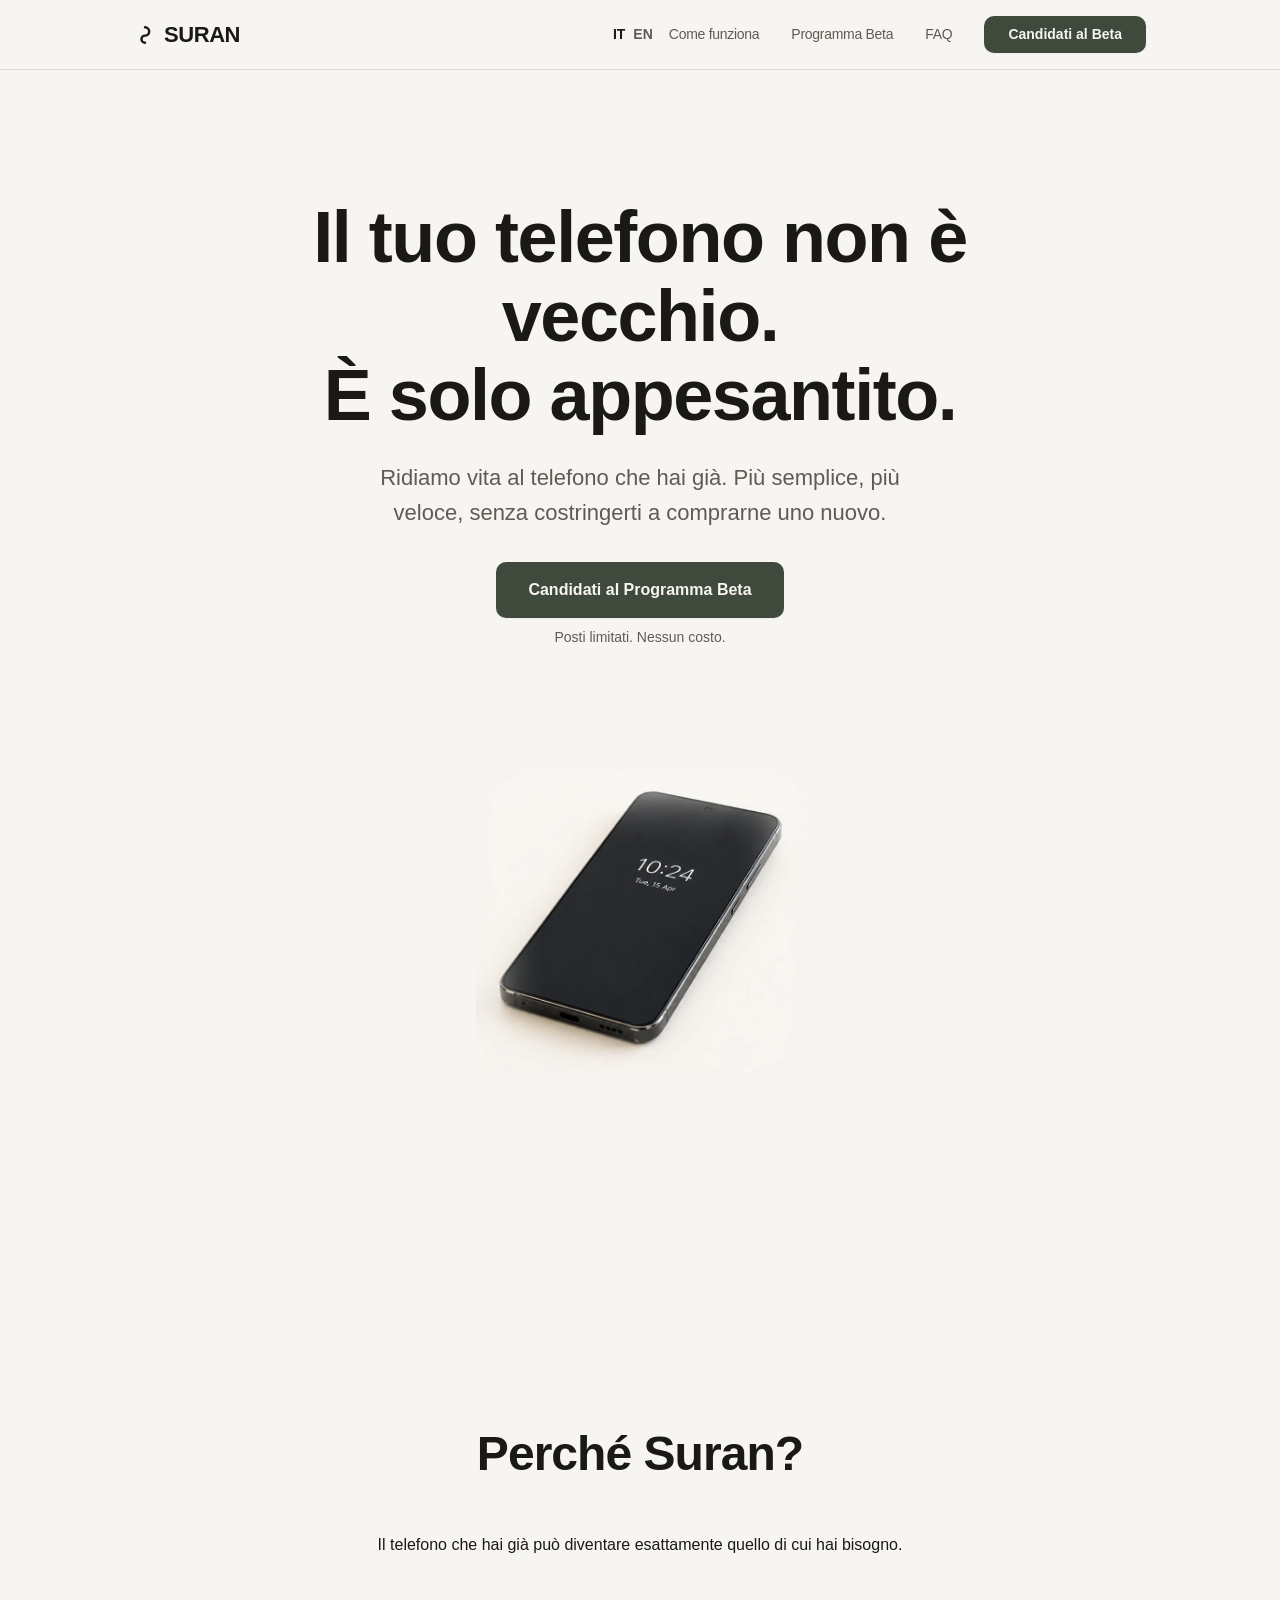
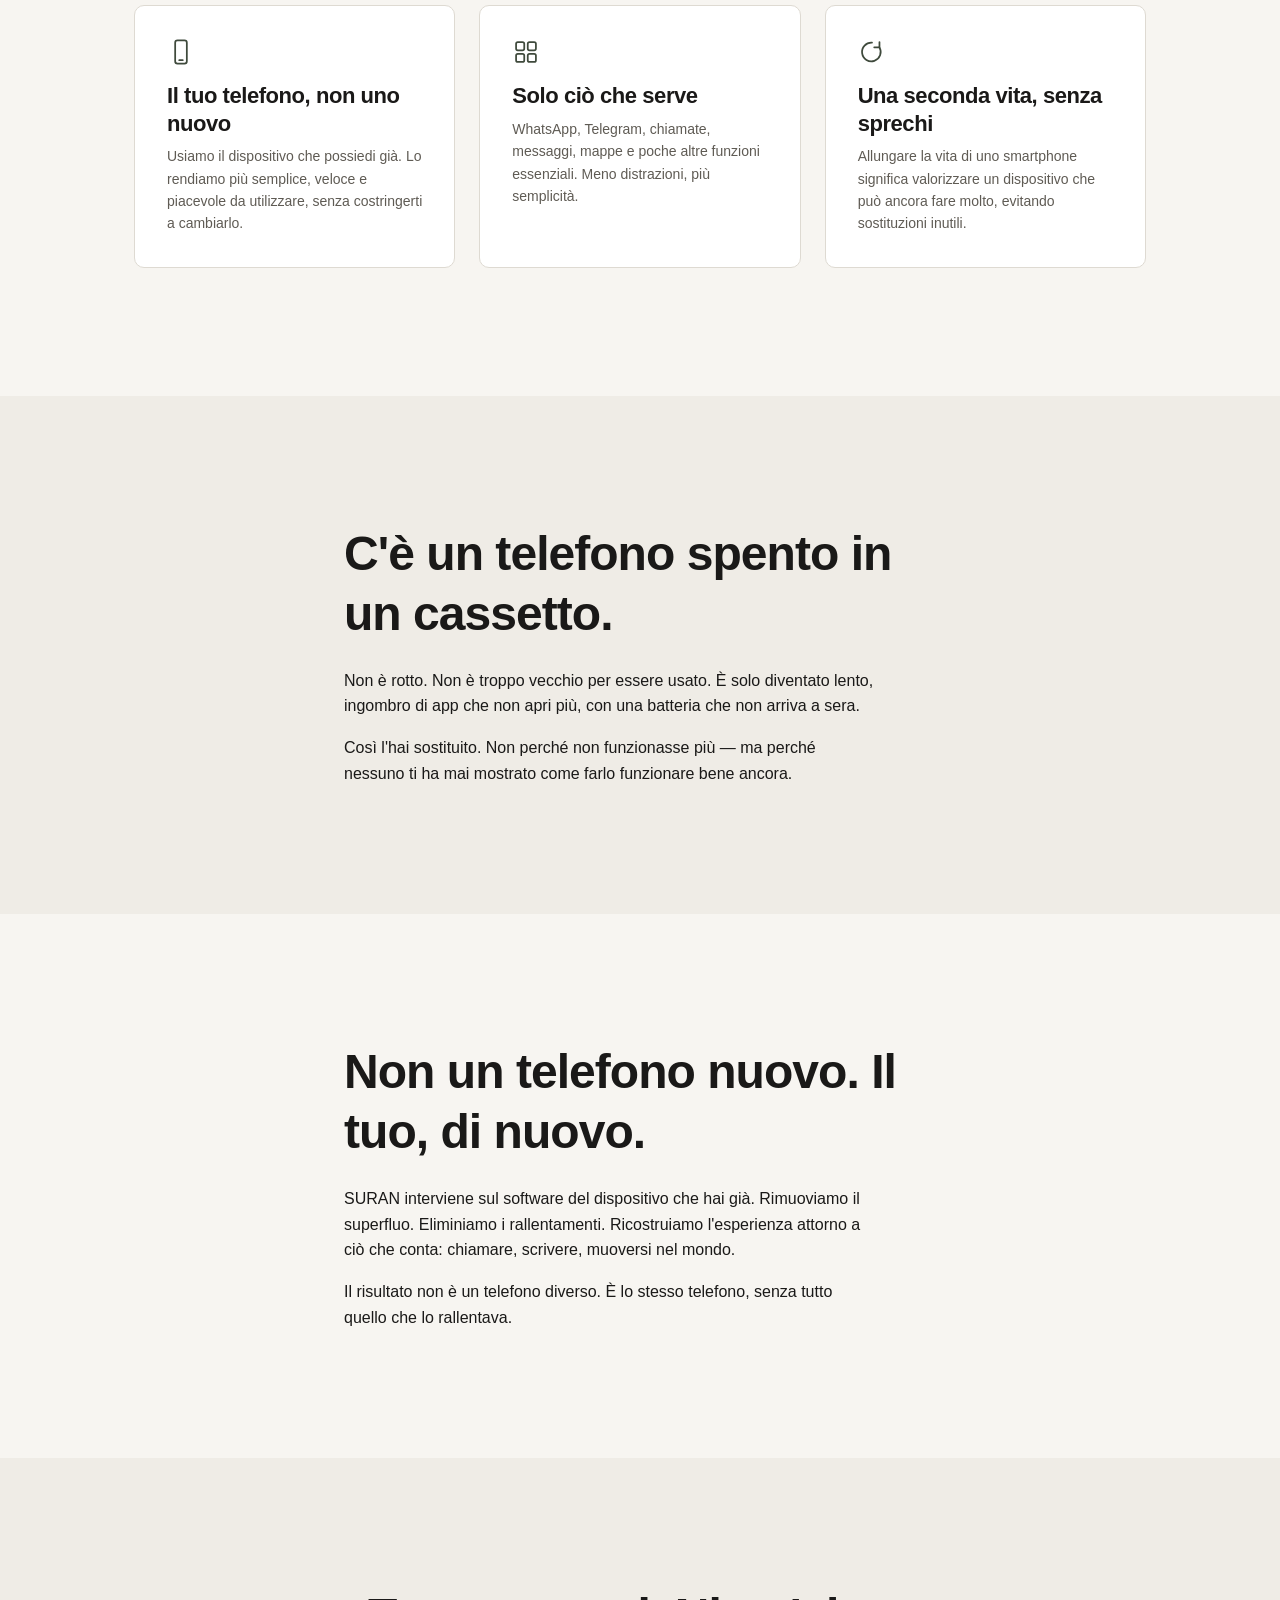
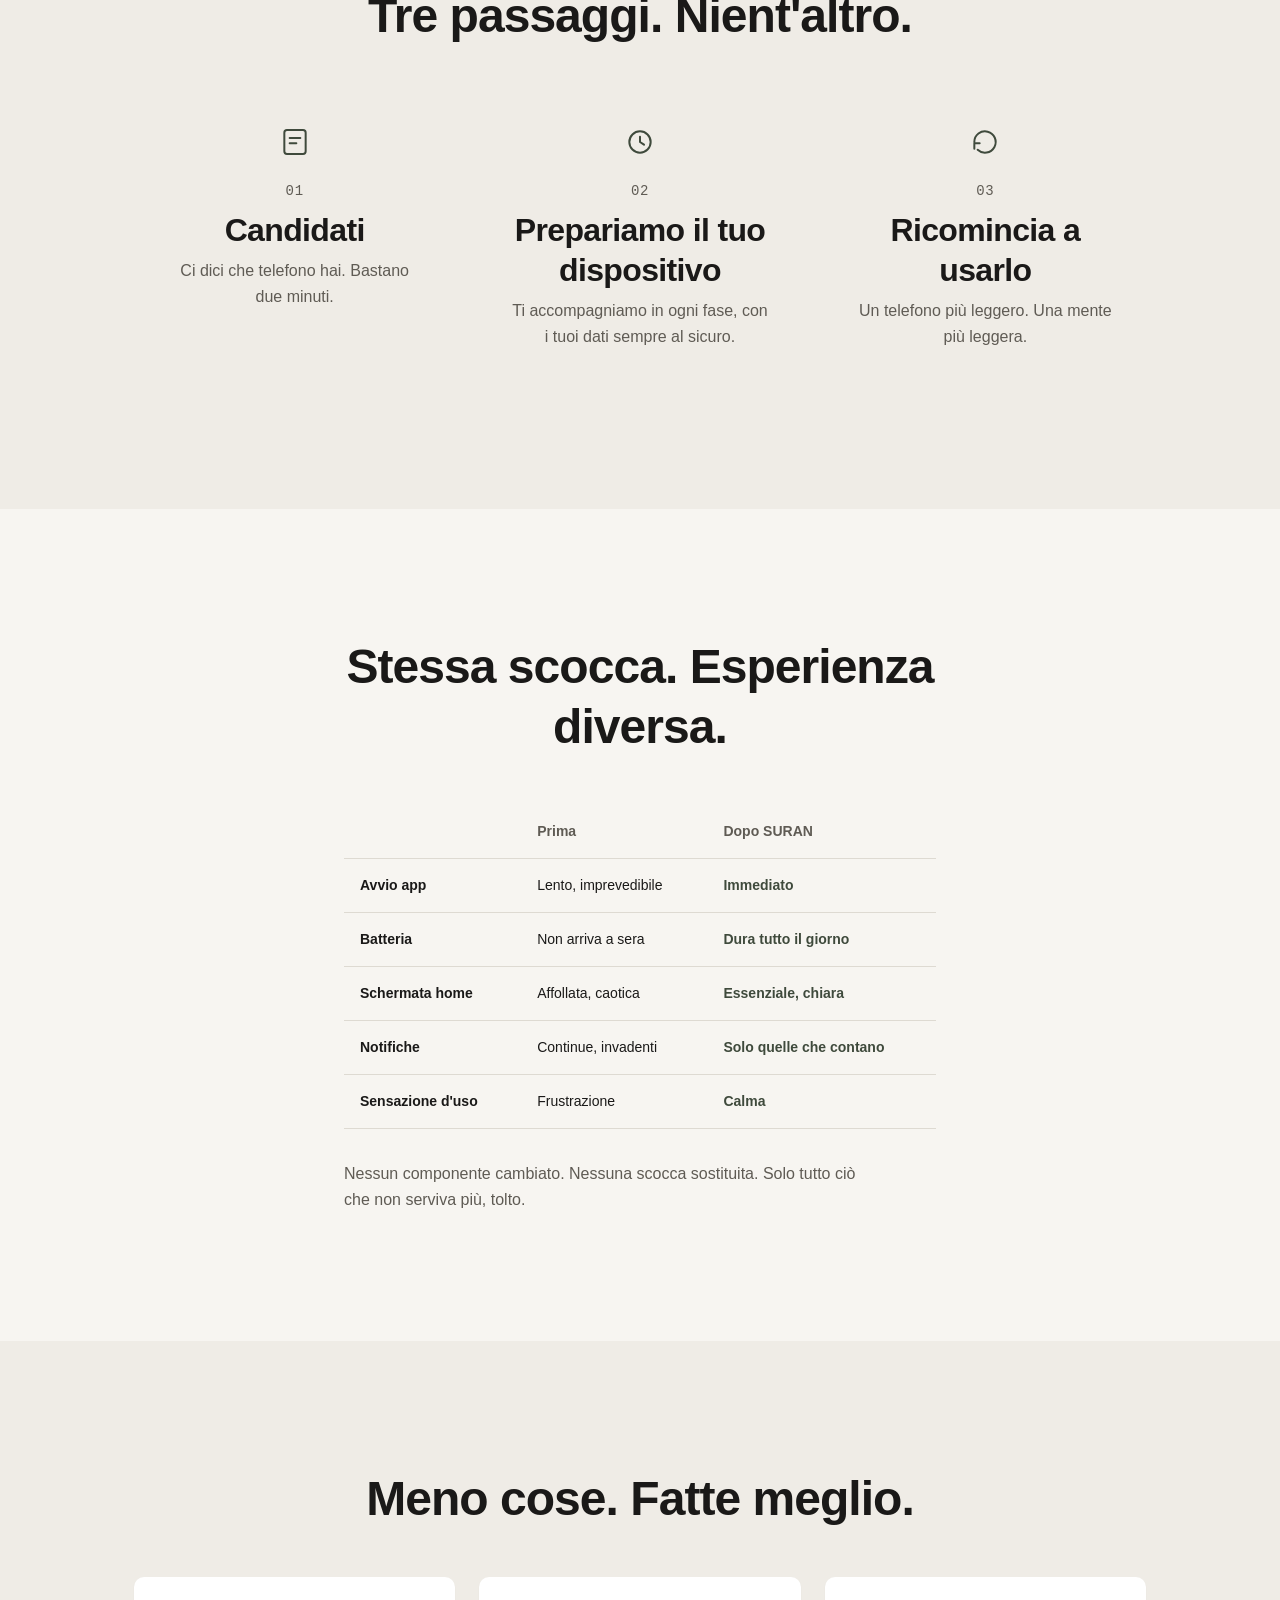
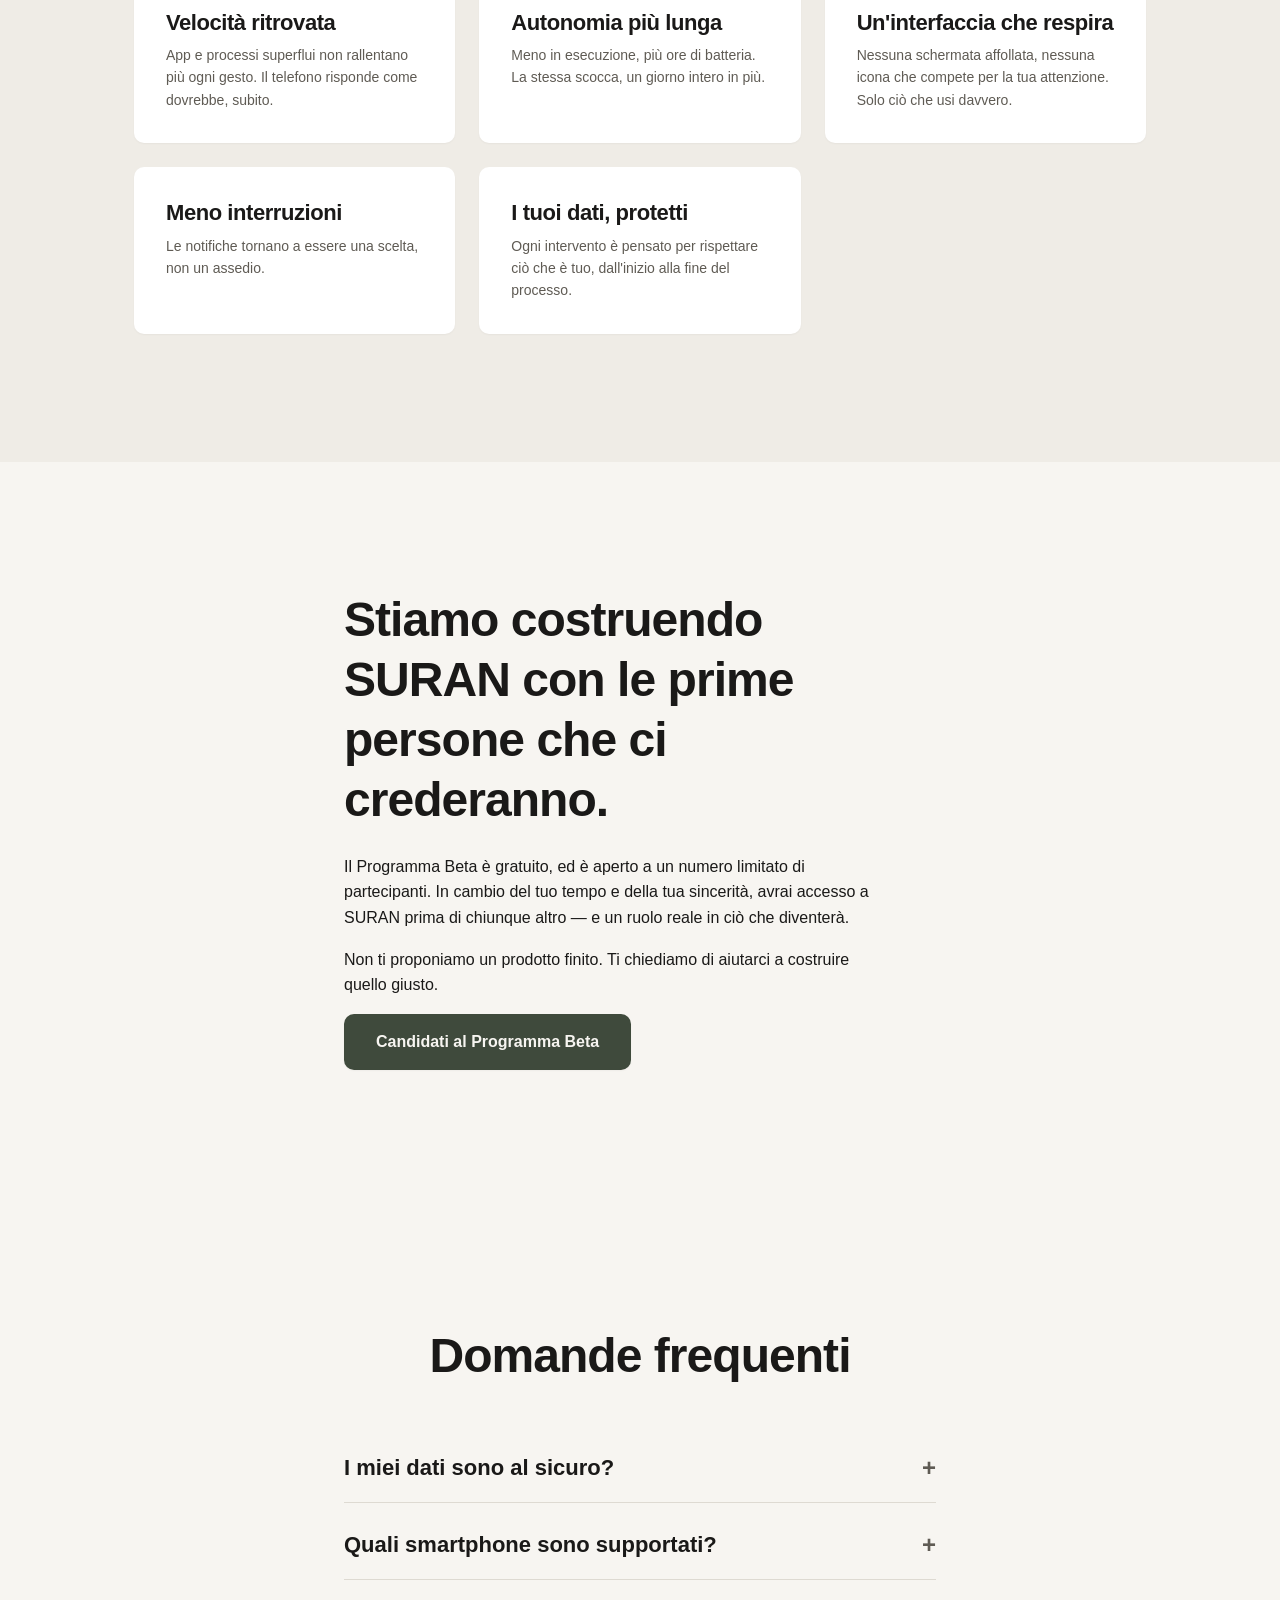
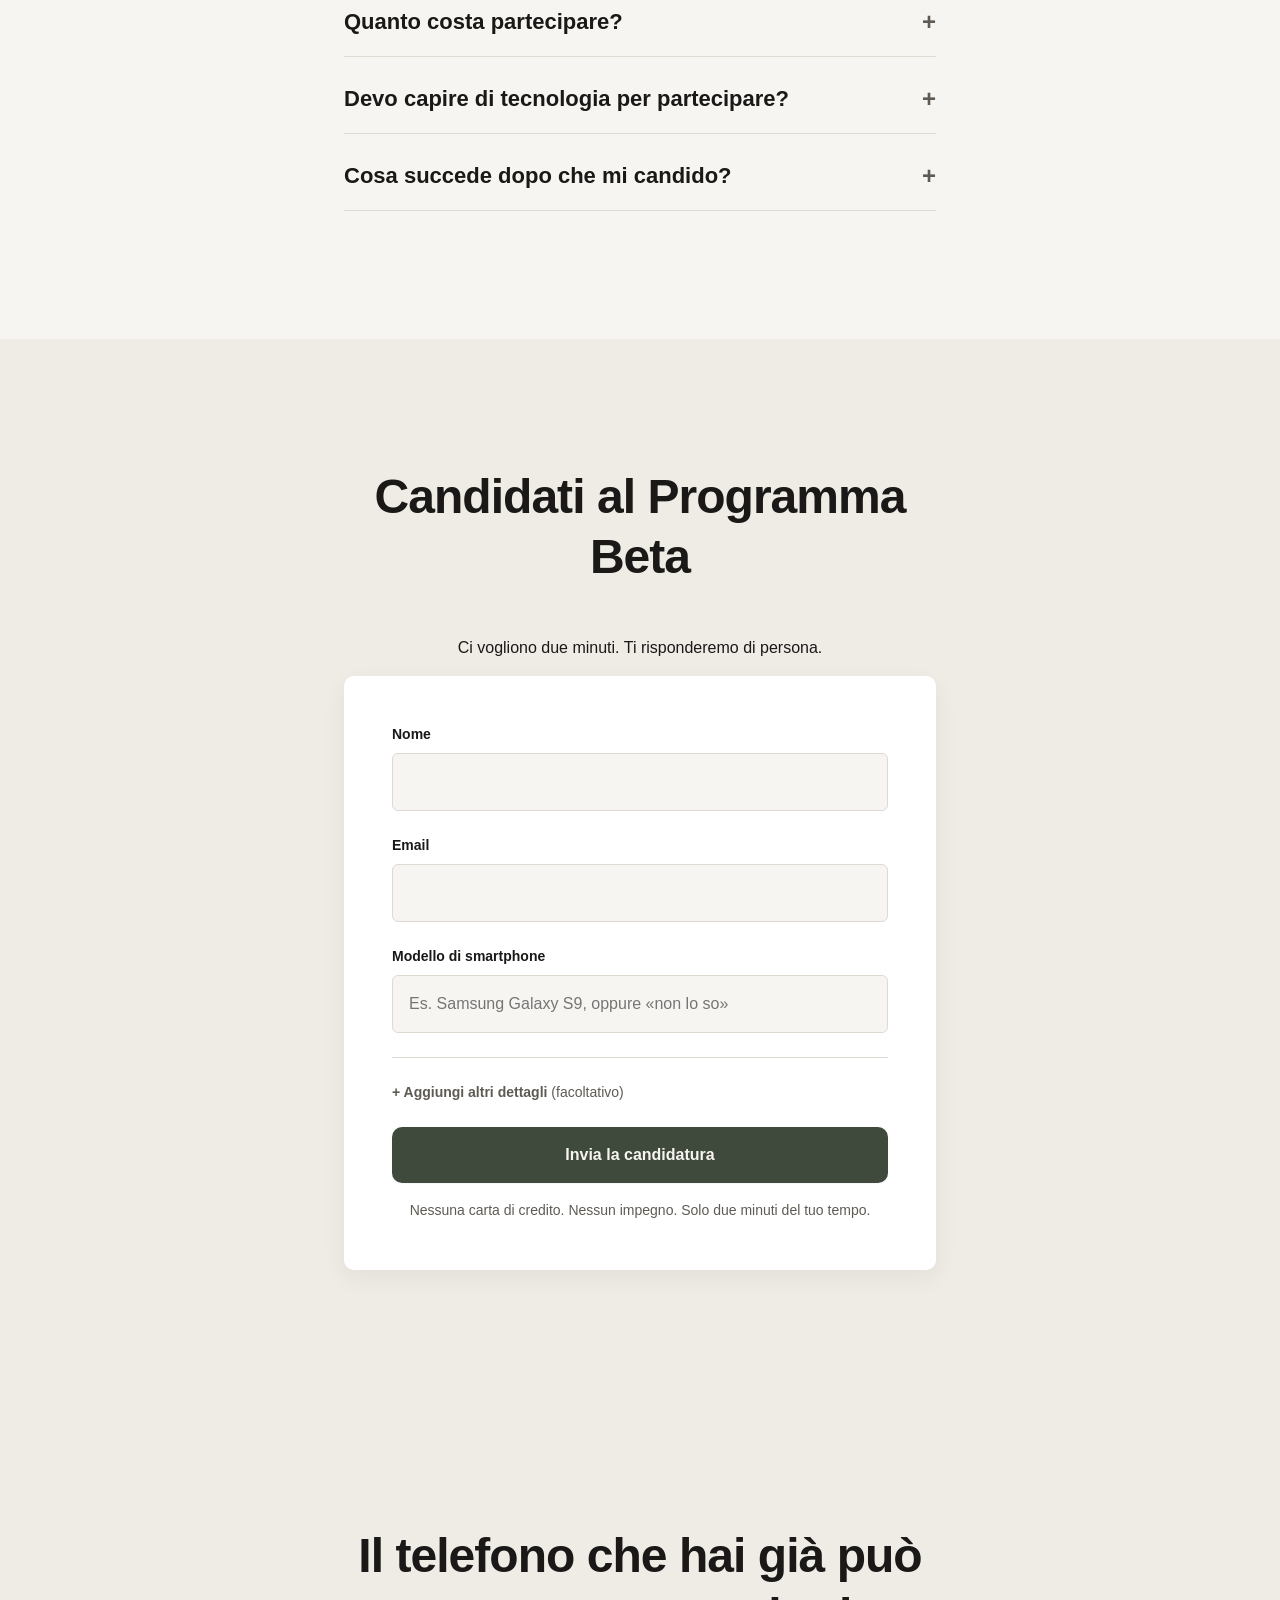
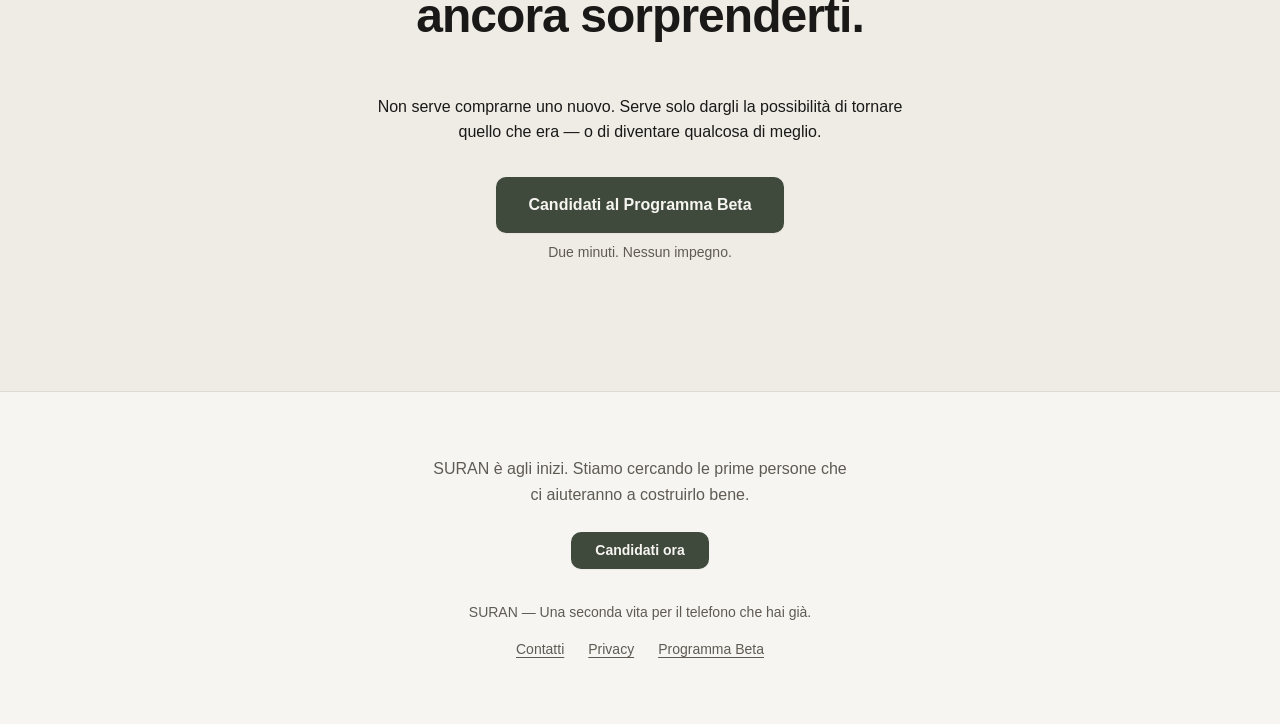
==== commit ebf5e165: "Add english version and fix SEO" ====
--- a/index.html
+++ b/index.html
@@ -6,19 +6,29 @@
   <title>SURAN — Una seconda vita per il telefono che hai già</title>
   <meta name="description" content="SURAN ridà vita agli smartphone Android che possiedi già, trasformandoli in dispositivi semplici, veloci ed essenziali. Candidati al Programma Beta.">
 
-  <!-- SEO: URL canonica e direttive per i motori di ricerca.
-       NOTA: sostituire "https://suran.tech/" con il dominio reale non appena disponibile. -->
+  <!-- SEO: URL canonica e direttive per i motori di ricerca. -->
   <link rel="canonical" href="https://suran.tech/">
+  <link rel="alternate" hreflang="it" href="https://suran.tech/">
+  <link rel="alternate" hreflang="en" href="https://suran.tech/en.html">
+  <link rel="alternate" hreflang="x-default" href="https://suran.tech/">
   <meta name="robots" content="index, follow">
   <meta name="theme-color" content="#F7F5F1">
 
-  <!-- Favicon: derivata dal logo SVG del brand -->
+  <!-- Favicon: SVG come formato primario (nitido a qualunque dimensione),
+       con fallback raster per contesti/browser che non supportano le
+       favicon SVG (alcuni crawler, Safari meno recenti) e per la home
+       screen iOS. -->
   <link rel="icon" href="logo.svg" type="image/svg+xml">
+  <link rel="icon" href="favicon-32.png" sizes="32x32" type="image/png">
+  <link rel="icon" href="favicon-16.png" sizes="16x16" type="image/png">
+  <link rel="alternate icon" href="favicon.ico">
+  <link rel="apple-touch-icon" href="apple-touch-icon.png">
 
   <!-- Open Graph: anteprima su Facebook, LinkedIn, WhatsApp, ecc. -->
   <meta property="og:type" content="website">
   <meta property="og:site_name" content="SURAN">
   <meta property="og:locale" content="it_IT">
+  <meta property="og:locale:alternate" content="en_US">
   <meta property="og:url" content="https://suran.tech/">
   <meta property="og:title" content="SURAN — Una seconda vita per il telefono che hai già">
   <meta property="og:description" content="SURAN ridà vita agli smartphone Android che possiedi già, trasformandoli in dispositivi semplici, veloci ed essenziali. Candidati al Programma Beta.">
@@ -30,15 +40,31 @@
   <meta name="twitter:description" content="SURAN ridà vita agli smartphone Android che possiedi già, trasformandoli in dispositivi semplici, veloci ed essenziali.">
   <meta name="twitter:image" content="https://suran.tech/assets/og-image.jpg">
 
-  <!-- Dati strutturati schema.org: aiutano i motori di ricerca a riconoscere SURAN come organizzazione -->
+  <!-- Dati strutturati schema.org: Organization + WebSite collegati tramite
+       @graph. L'URL dell'Organization resta sempre il dominio principale
+       (non varia tra le due lingue): è la stessa identità sulle due
+       versioni, non due organizzazioni diverse. -->
   <script type="application/ld+json">
   {
     "@context": "https://schema.org",
-    "@type": "Organization",
-    "name": "SURAN",
-    "url": "https://suran.tech/",
-    "logo": "https://suran.tech/logo.svg",
-    "description": "SURAN ridà vita agli smartphone Android inutilizzati, trasformandoli in dispositivi semplici, veloci ed essenziali."
+    "@graph": [
+      {
+        "@type": "Organization",
+        "@id": "https://suran.tech/#organization",
+        "name": "SURAN",
+        "url": "https://suran.tech/",
+        "logo": "https://suran.tech/logo.svg",
+        "description": "SURAN ridà vita agli smartphone Android inutilizzati, trasformandoli in dispositivi semplici, veloci ed essenziali."
+      },
+      {
+        "@type": "WebSite",
+        "@id": "https://suran.tech/#website",
+        "name": "SURAN",
+        "url": "https://suran.tech/",
+        "inLanguage": ["it", "en"],
+        "publisher": { "@id": "https://suran.tech/#organization" }
+      }
+    ]
   }
   </script>
 
@@ -69,6 +95,13 @@
         </svg>
         <span class="logo__wordmark">SURAN</span>
       </a>
+
+      <!-- Selettore di lingua: controllo piccolo e permanente — non
+           deve mai competere visivamente con la CTA principale. -->
+      <div class="lang-switch" aria-label="Selettore lingua">
+        <span class="lang-switch__current" aria-current="page">IT</span>
+        <a href="en.html" class="lang-switch__link" hreflang="en" lang="en">EN</a>
+      </div>
 
       <!-- Pulsante hamburger: visibile solo su mobile (via CSS).
            aria-expanded viene aggiornato da script.js in base allo stato del menu. -->
@@ -117,8 +150,8 @@
           È solo appesantito.
         </h1>
         <p class="hero__subtitle">
-          SURAN dà nuova vita agli smartphone Android che possiedi già.
-          Più veloci. Più semplici. Più tuoi.
+          Ridiamo vita al telefono che hai già. Più semplice, più veloce,
+          senza costringerti a comprarne uno nuovo.
         </p>
         <div class="hero__cta">
           <a href="#candidatura" class="btn btn--primary">Candidati al Programma Beta</a>
@@ -150,6 +183,56 @@
             >
           </picture>
         </figure>
+      </div>
+    </section>
+
+    <!-- ============================================================
+         PERCHÉ SURAN — chiarimento di posizionamento
+         Inserita subito dopo la Hero: risponde a "perché SURAN invece
+         di comprare un altro telefono" prima ancora che l'utente se lo
+         chieda. Riusa griglia, tipografia e spaziature del Design
+         System — nessun elemento grafico nuovo, solo icone lineari
+         coerenti con quelle già usate in "Come funziona".
+    ============================================================= -->
+    <section id="perche-suran" class="section" aria-labelledby="perche-suran-title">
+      <div class="container container--narrow">
+        <h2 id="perche-suran-title" class="section__title section__title--center">Perché Suran?</h2>
+        <p class="section__text section__text--center" style="margin-bottom: var(--space-6);">
+          Il telefono che hai già può diventare esattamente quello di cui hai bisogno.
+        </p>
+      </div>
+
+      <div class="container">
+        <div class="why-grid">
+          <article class="why-card">
+            <svg class="why-card__icon" viewBox="0 0 24 24" aria-hidden="true">
+              <rect x="7" y="2" width="10" height="20" rx="2" fill="none" stroke="currentColor" stroke-width="1.5"/>
+              <path d="M10.5 19h3" fill="none" stroke="currentColor" stroke-width="1.5" stroke-linecap="round"/>
+            </svg>
+            <h3 class="why-card__title">Il tuo telefono, non uno nuovo</h3>
+            <p class="why-card__text">Usiamo il dispositivo che possiedi già. Lo rendiamo più semplice, veloce e piacevole da utilizzare, senza costringerti a cambiarlo.</p>
+          </article>
+
+          <article class="why-card">
+            <svg class="why-card__icon" viewBox="0 0 24 24" aria-hidden="true">
+              <rect x="3.5" y="3.5" width="7" height="7" rx="1.5" fill="none" stroke="currentColor" stroke-width="1.5"/>
+              <rect x="13.5" y="3.5" width="7" height="7" rx="1.5" fill="none" stroke="currentColor" stroke-width="1.5"/>
+              <rect x="3.5" y="13.5" width="7" height="7" rx="1.5" fill="none" stroke="currentColor" stroke-width="1.5"/>
+              <rect x="13.5" y="13.5" width="7" height="7" rx="1.5" fill="none" stroke="currentColor" stroke-width="1.5"/>
+            </svg>
+            <h3 class="why-card__title">Solo ciò che serve</h3>
+            <p class="why-card__text">WhatsApp, Telegram, chiamate, messaggi, mappe e poche altre funzioni essenziali. Meno distrazioni, più semplicità.</p>
+          </article>
+
+          <article class="why-card">
+            <svg class="why-card__icon" viewBox="0 0 24 24" aria-hidden="true">
+              <path d="M18.4 8A8 8 0 1 1 12 4" fill="none" stroke="currentColor" stroke-width="1.5" stroke-linecap="round"/>
+              <path d="M18.4 3.5V8h-4.5" fill="none" stroke="currentColor" stroke-width="1.5" stroke-linecap="round" stroke-linejoin="round"/>
+            </svg>
+            <h3 class="why-card__title">Una seconda vita, senza sprechi</h3>
+            <p class="why-card__text">Allungare la vita di uno smartphone significa valorizzare un dispositivo che può ancora fare molto, evitando sostituzioni inutili.</p>
+          </article>
+        </div>
       </div>
     </section>
 
@@ -504,7 +587,7 @@
 
       <!-- "Contatti" e "Privacy" puntano a destinazioni reali. -->
       <nav class="site-footer__links" aria-label="Link secondari del footer">
-        <a href="mailto:ste.rebu@outlook.it">Contatti</a>
+        <a href="mailto:info@suran.tech">Contatti</a>
         <a href="privacy.html">Privacy</a>
         <a href="#programma-beta">Programma Beta</a>
       </nav>
--- a/style.css
+++ b/style.css
@@ -235,19 +235,35 @@
    5. HEADER
 -------------------------------------------------------------------------- */
 
+/* FIX: niente background-color/backdrop-filter direttamente qui — vedi
+   ::before sotto. Nota tecnica: backdrop-filter (come transform e filter)
+   crea un nuovo "contenitore di riferimento" per i discendenti con
+   position:fixed. #mobile-menu è annidato dentro questo header: se il
+   blur fosse applicato qui, il pannello mobile a schermo intero si
+   ancorerebbe alla sola area dell'header invece che all'intero
+   viewport — esattamente il bug per cui il menu appariva compresso in
+   alto invece di coprire tutto lo schermo. Spostando blur e sfondo su
+   uno pseudo-elemento, l'header stesso resta "innocuo" per i figli con
+   position:fixed, con lo stesso identico risultato visivo. */
 .site-header {
   position: sticky;
   top: 0;
   z-index: 10;
+  border-bottom: 1px solid var(--color-border);
+}
+
+.site-header::before {
+  content: "";
+  position: absolute;
+  inset: 0;
+  z-index: -1;
   background-color: rgba(247, 245, 241, 0.9);
   backdrop-filter: blur(8px);
-  border-bottom: 1px solid var(--color-border);
 }
 
 .site-header__inner {
   display: flex;
   align-items: center;
-  justify-content: space-between;
   padding-block: var(--space-3);
 }
 
@@ -268,6 +284,35 @@
   font-size: var(--fs-body-lg);
   font-weight: 700;
   letter-spacing: var(--tracking-tight);
+}
+
+/* Selettore di lingua: controllo piccolo e permanente, mai in
+   competizione visiva con la CTA. Posizionato tra logo e hamburger su
+   mobile; su desktop resta comunque a fianco della nav (vedi sezione
+   16 responsive: non richiede una regola dedicata perché segue il
+   flusso naturale di .site-header__inner). */
+.lang-switch {
+  display: flex;
+  align-items: center;
+  gap: var(--space-2);
+  font-size: var(--fs-small);
+  font-weight: 600;
+  color: var(--color-text-secondary);
+  margin-left: auto;
+  margin-right: var(--space-3);
+}
+
+.lang-switch__current {
+  color: var(--color-text);
+}
+
+.lang-switch__link {
+  color: var(--color-text-secondary);
+  transition: color var(--transition-fast);
+}
+
+.lang-switch__link:hover {
+  color: var(--color-accent);
 }
 
 
@@ -318,7 +363,14 @@
 
 /* Pannello di navigazione: su mobile è un overlay a schermo intero,
    nascosto di default e mostrato tramite la classe "is-open"
-   (aggiunta/rimossa da script.js). */
+   (aggiunta/rimossa da script.js).
+
+   FIX: i link usavano font-size da titolo (var(--fs-h2), fino a 32px)
+   con un gap molto ampio (32px) e nessun overflow-y sul pannello. Su
+   schermi piccoli o in orientamento orizzontale il contenuto poteva
+   superare l'altezza della viewport, tagliando fuori link irraggiungibili
+   — nessuno scroll possibile per recuperarli. Corretto riducendo le
+   dimensioni e aggiungendo uno scroll di sicurezza. */
 .site-nav {
   position: fixed;
   inset: 0;
@@ -327,7 +379,9 @@
   flex-direction: column;
   align-items: center;
   justify-content: center;
-  gap: var(--space-5);
+  gap: var(--space-4);
+  padding: var(--space-8) var(--space-4) var(--space-4);
+  overflow-y: auto;
   background-color: var(--color-bg);
   transform: translateY(-8px);
   opacity: 0;
@@ -344,7 +398,7 @@
 }
 
 .site-nav__link {
-  font-size: var(--fs-h2);
+  font-size: var(--fs-body-lg);
   font-weight: 600;
   letter-spacing: var(--tracking-tight);
   color: var(--color-text);
@@ -595,6 +649,54 @@
 
 
 /* --------------------------------------------------------------------------
+   10.1 PERCHÉ SURAN — card grid
+   Stessa griglia responsive di .feature-grid (1 colonna mobile, 2
+   tablet, 3 desktop). Bordo sottile invece dell'ombra usata dalle
+   feature card più in basso nella pagina — coerente con la richiesta
+   "bordi sottili" per questa sezione specifica — con un hover molto
+   discreto (leggero sollevamento + bordo che vira verso l'accento,
+   niente ombre pesanti o glow).
+-------------------------------------------------------------------------- */
+
+.why-grid {
+  display: grid;
+  grid-template-columns: 1fr;
+  gap: var(--space-4);
+}
+
+.why-card {
+  background-color: var(--color-surface);
+  border: 1px solid var(--color-border);
+  border-radius: var(--radius);
+  padding: var(--space-5);
+  transition: transform var(--transition-base), border-color var(--transition-fast);
+}
+
+.why-card:hover {
+  transform: translateY(-4px);
+  border-color: var(--color-accent);
+}
+
+.why-card__icon {
+  display: block;
+  width: 28px;
+  height: 28px;
+  color: var(--color-accent);
+  margin-bottom: var(--space-3);
+}
+
+.why-card__title {
+  font-size: var(--fs-body-lg);
+  margin-bottom: var(--space-2);
+}
+
+.why-card__text {
+  color: var(--color-text-secondary);
+  font-size: var(--fs-small);
+}
+
+
+/* --------------------------------------------------------------------------
    11. FORM DI CANDIDATURA
 -------------------------------------------------------------------------- */
 
@@ -891,6 +993,10 @@
     grid-template-columns: repeat(2, 1fr);
   }
 
+  .why-grid {
+    grid-template-columns: repeat(2, 1fr);
+  }
+
   .site-footer__message {
     max-width: 48ch;
   }
@@ -911,6 +1017,8 @@
     flex-direction: row;
     align-items: center;
     gap: var(--space-5);
+    padding: 0;
+    overflow-y: visible;
     background-color: transparent;
     transform: none;
     opacity: 1;
@@ -960,6 +1068,10 @@
     grid-template-columns: repeat(3, 1fr);
   }
 
+  .why-grid {
+    grid-template-columns: repeat(3, 1fr);
+  }
+
   .form {
     padding: var(--space-6);
   }
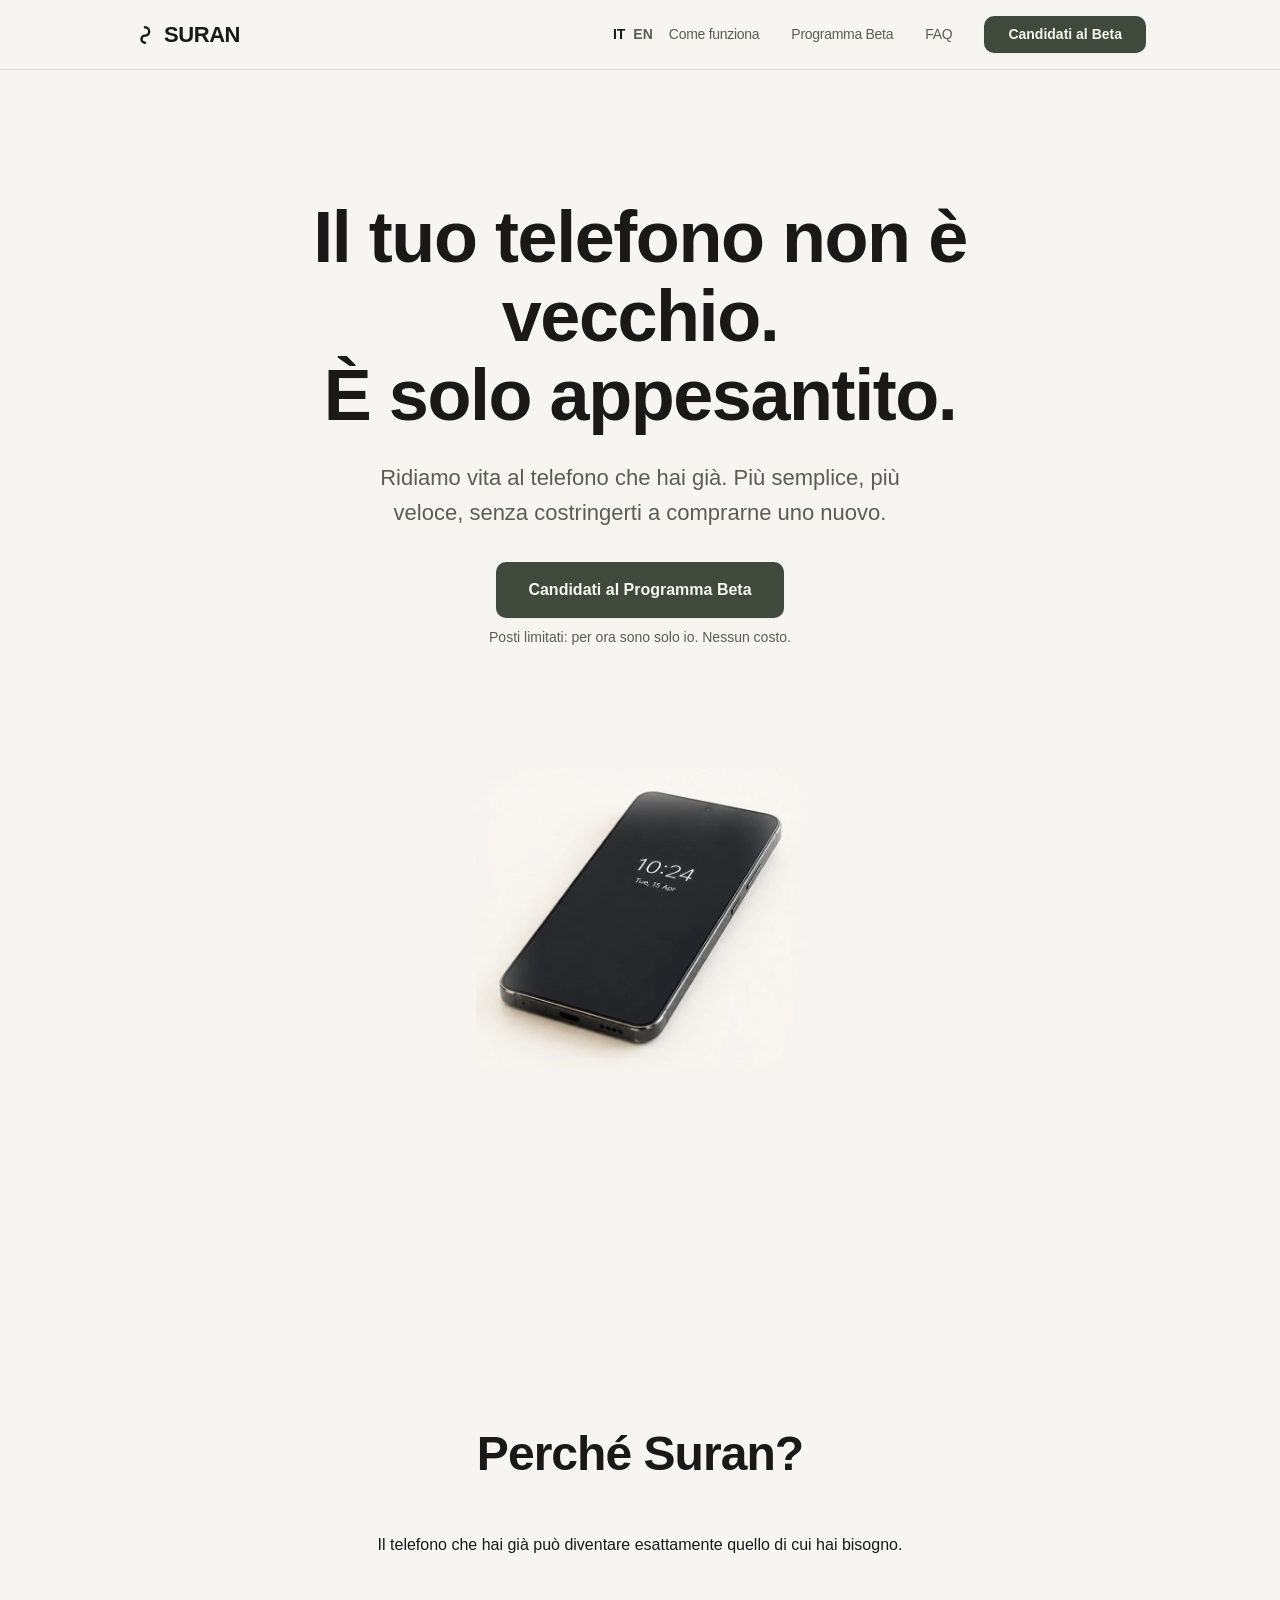
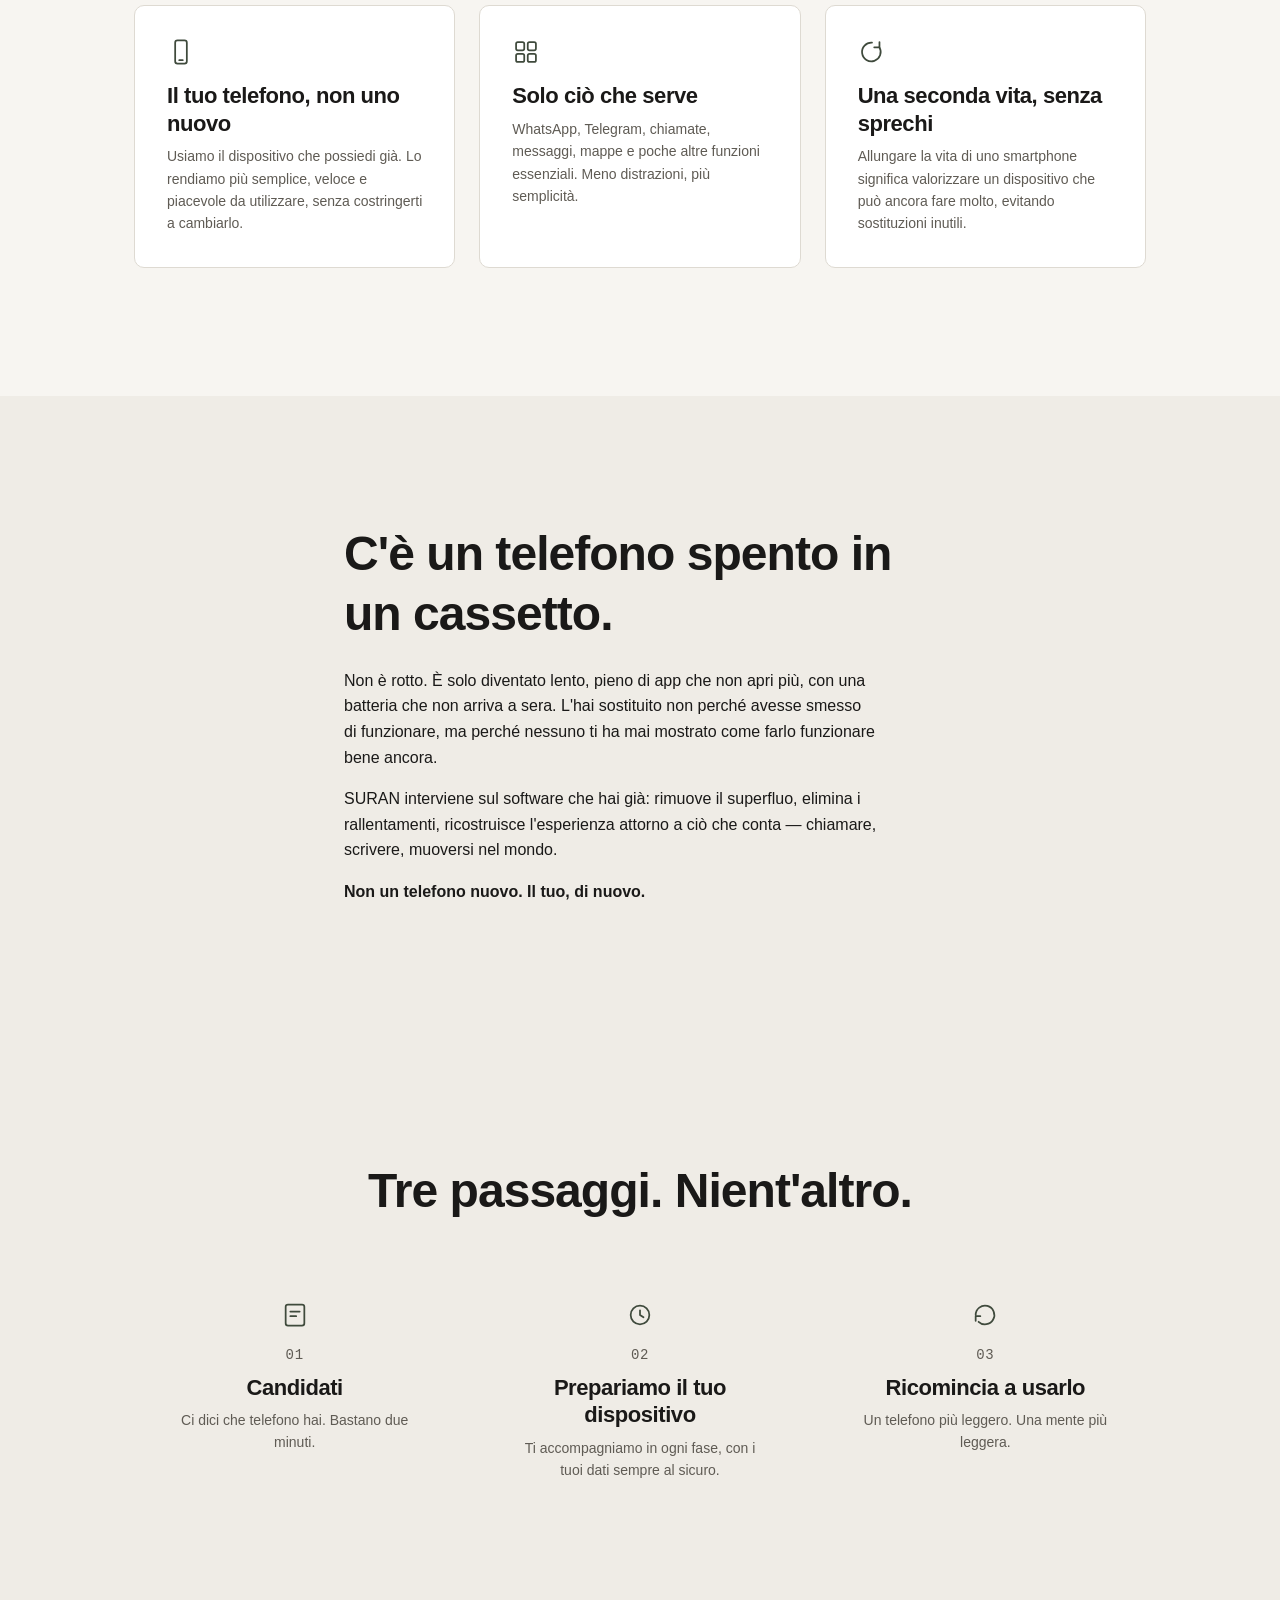
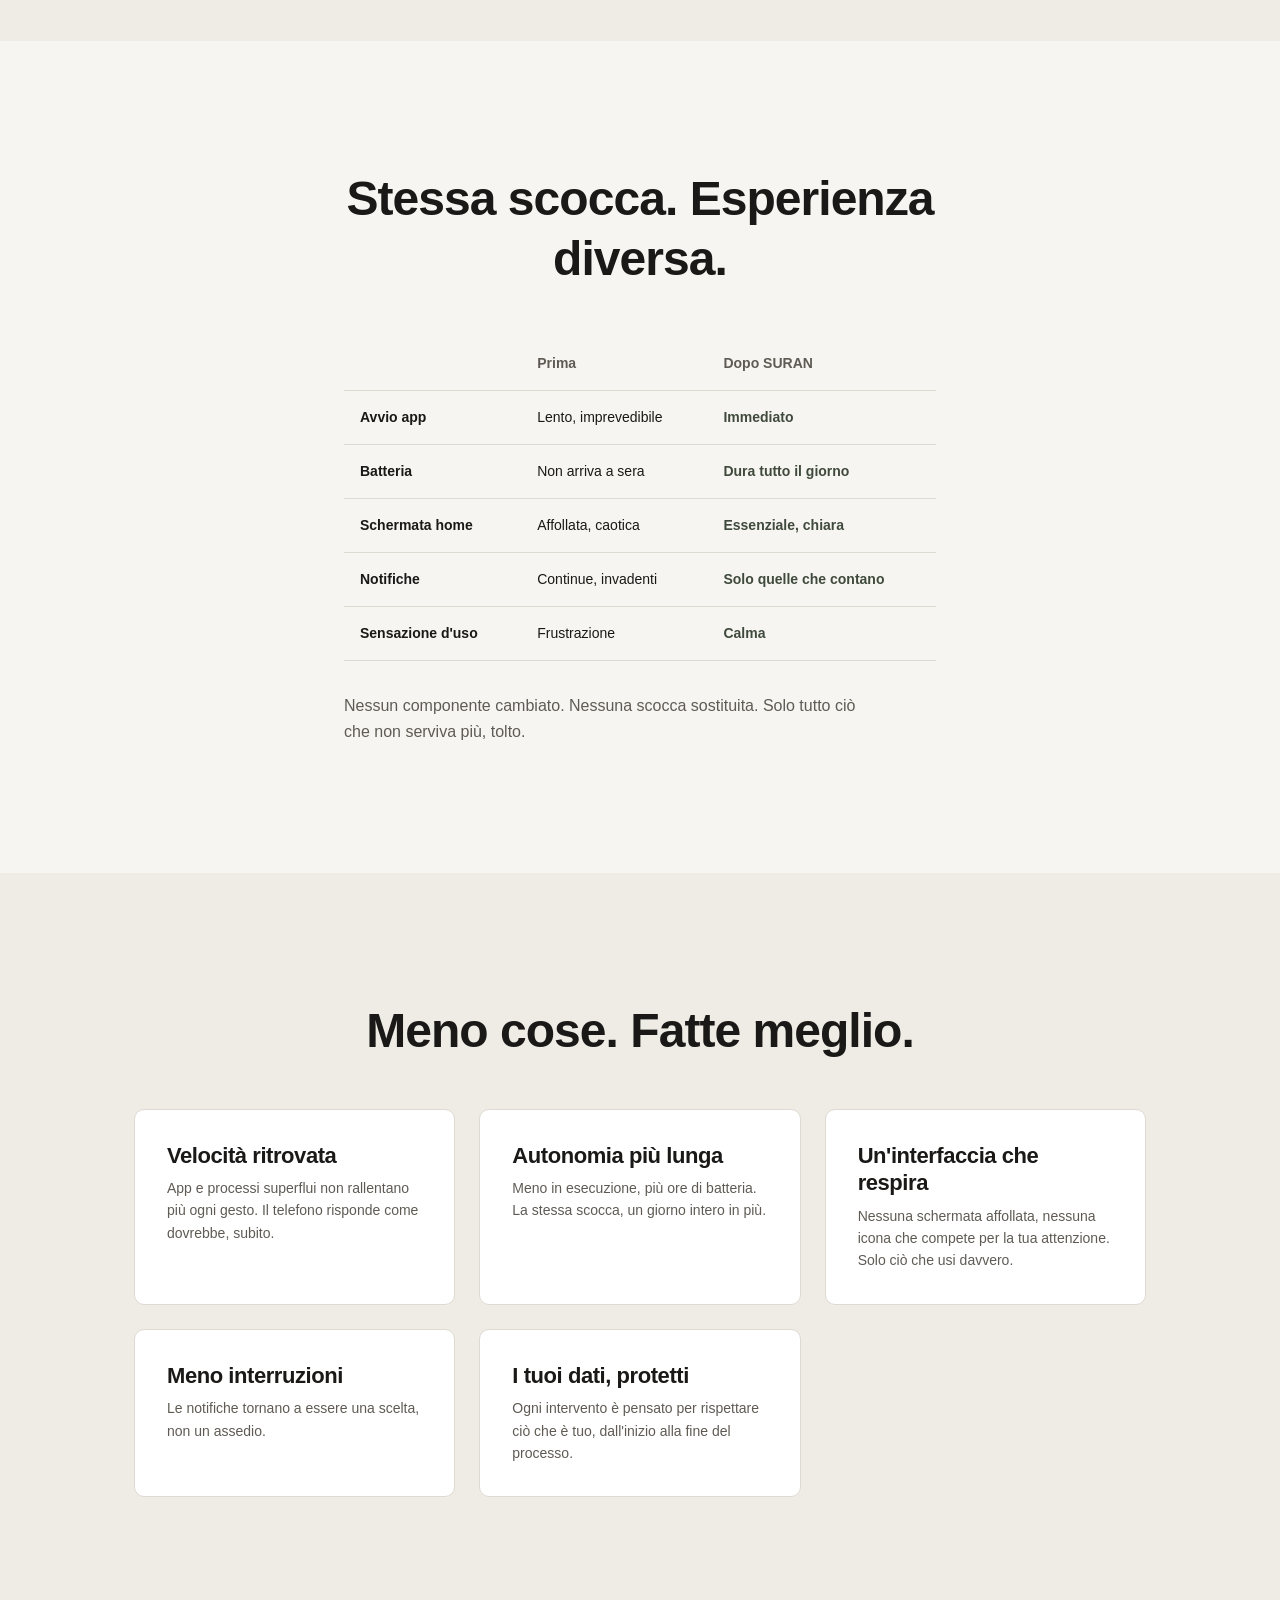
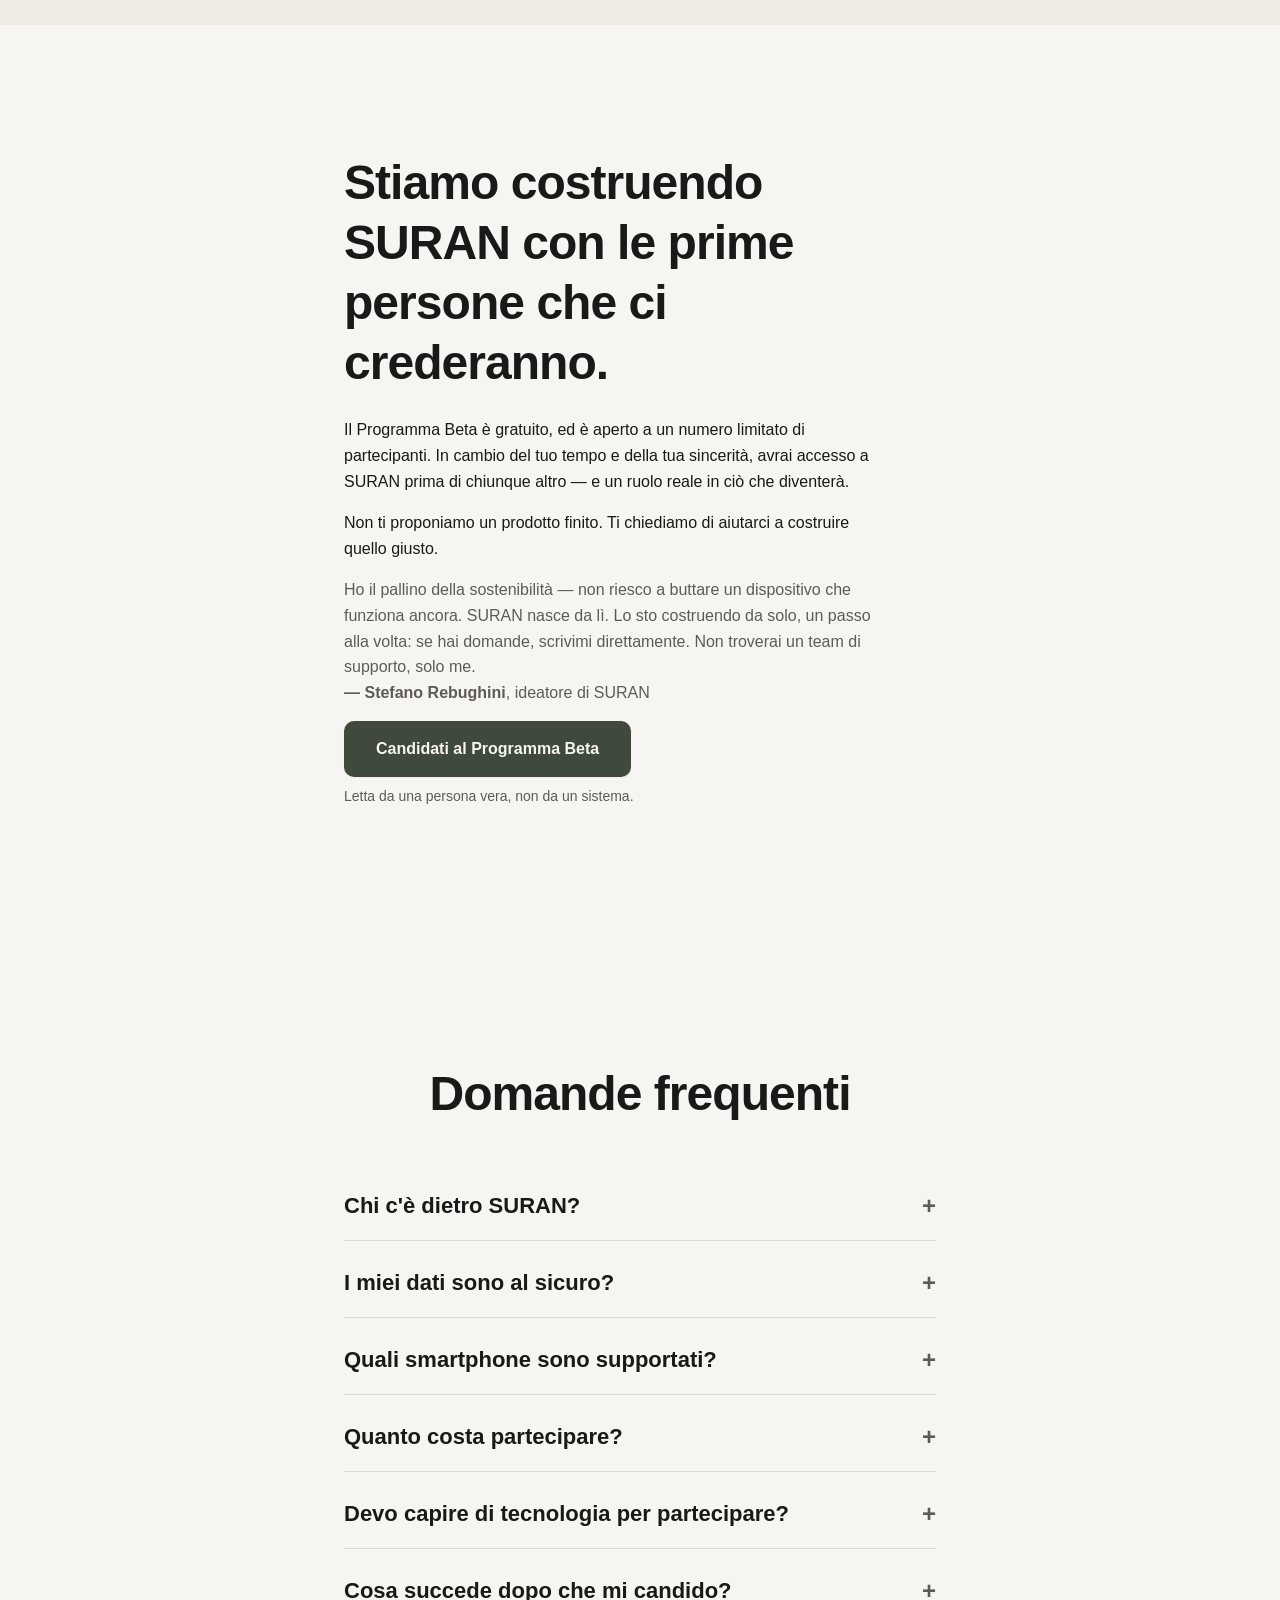
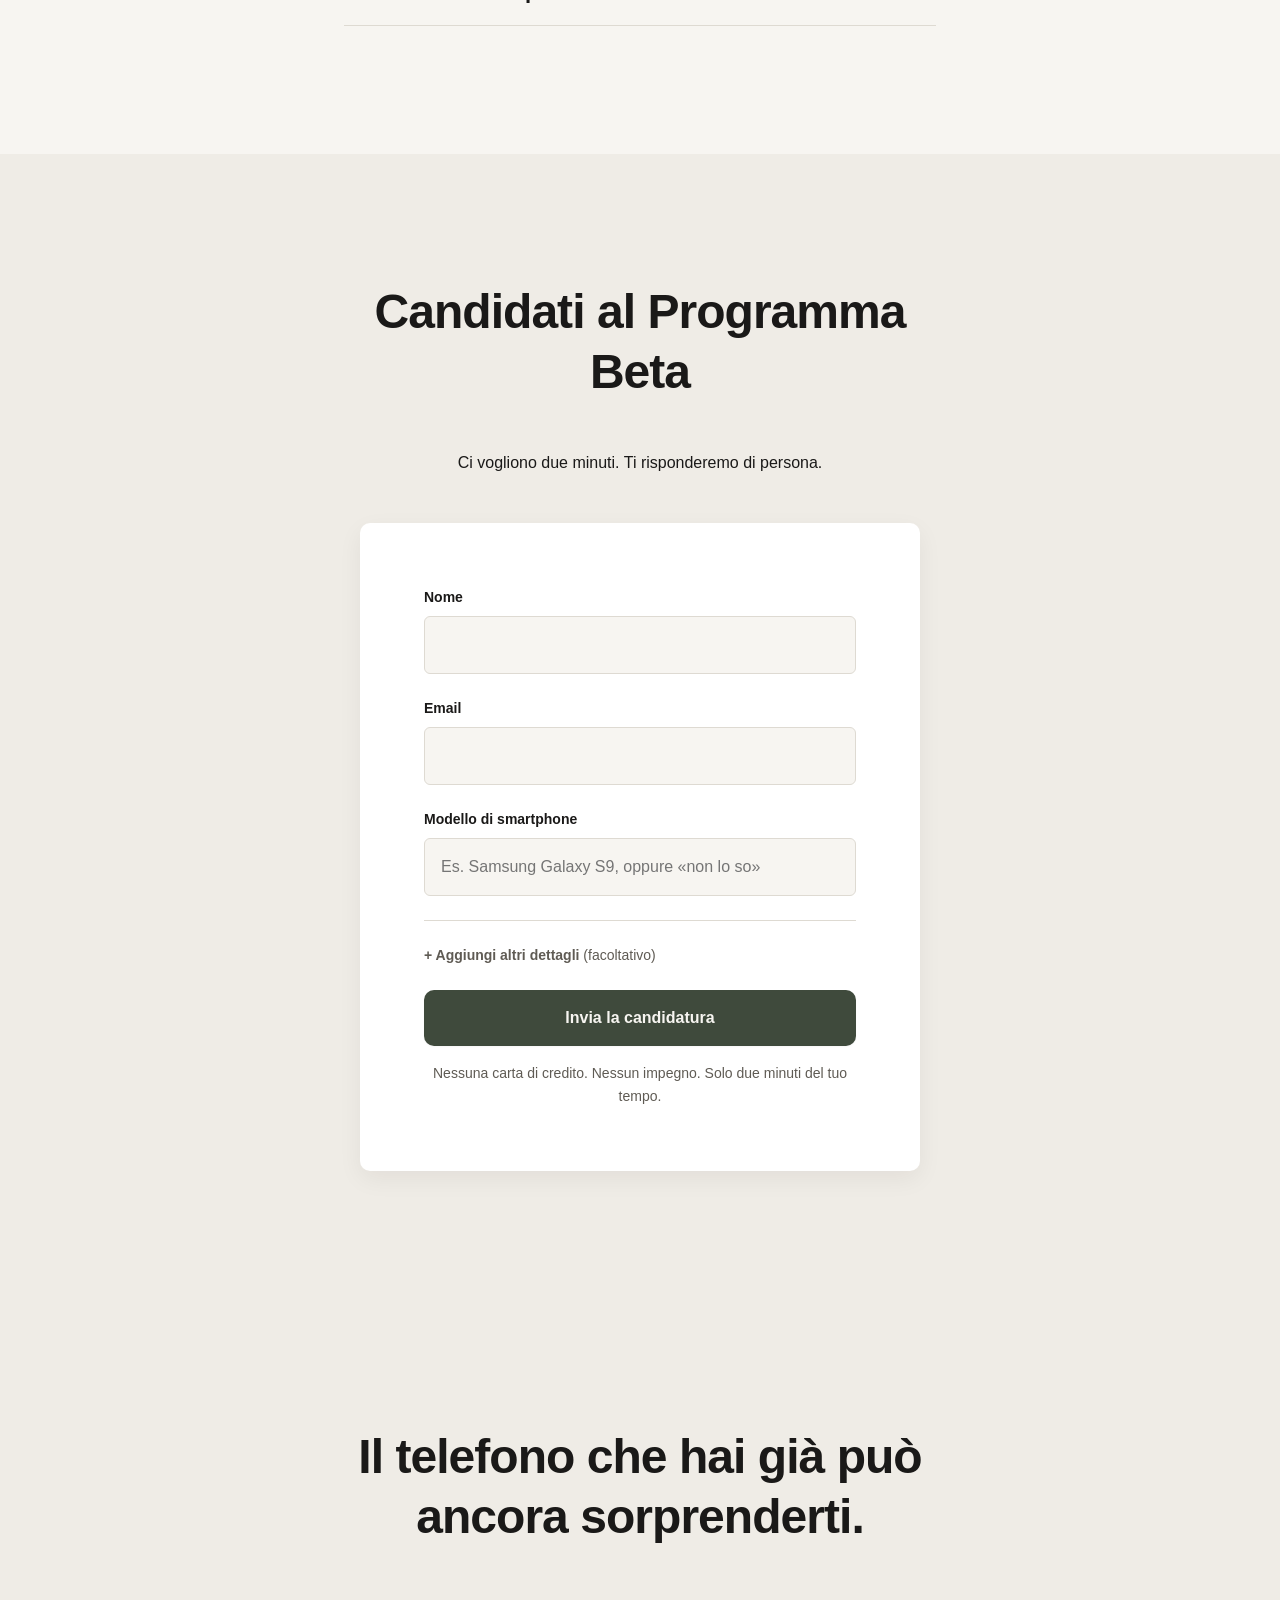
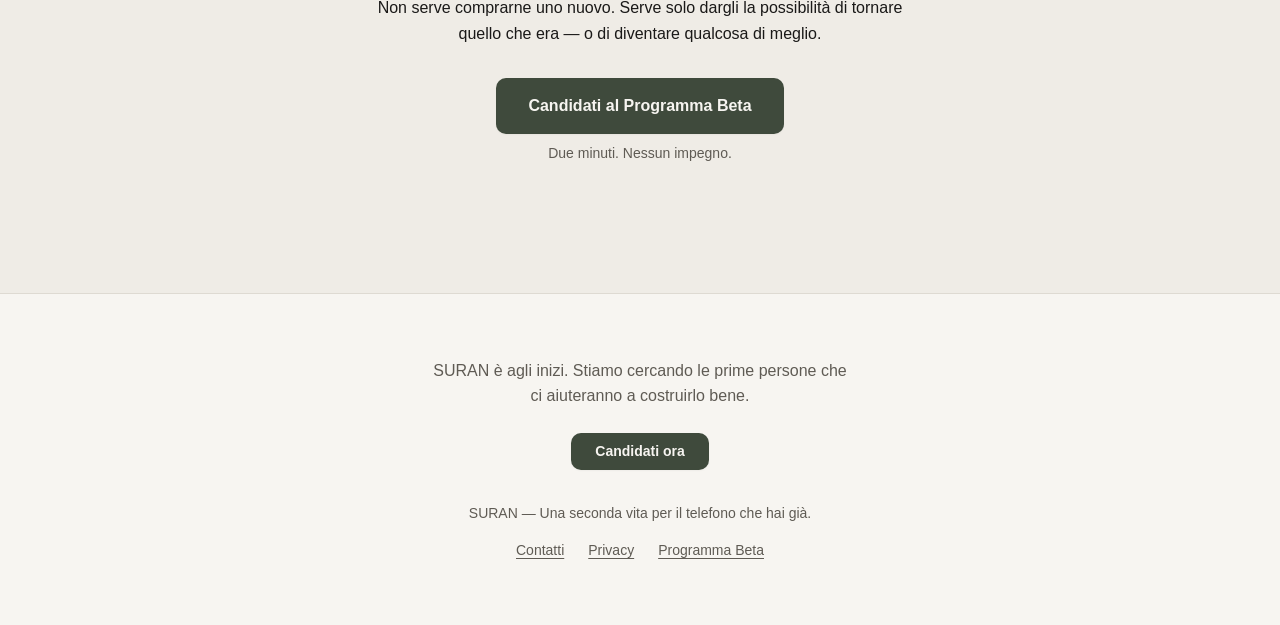
==== commit b8d29710: "Fix minor bugs" ====
--- a/index.html
+++ b/index.html
@@ -155,7 +155,7 @@
         </p>
         <div class="hero__cta">
           <a href="#candidatura" class="btn btn--primary">Candidati al Programma Beta</a>
-          <p class="hero__cta-note">Posti limitati. Nessun costo.</p>
+          <p class="hero__cta-note">Posti limitati: per ora sono solo io. Nessun costo.</p>
         </div>
 
         <!-- ============================================================
@@ -195,14 +195,12 @@
          coerenti con quelle già usate in "Come funziona".
     ============================================================= -->
     <section id="perche-suran" class="section" aria-labelledby="perche-suran-title">
-      <div class="container container--narrow">
+      <div class="container">
         <h2 id="perche-suran-title" class="section__title section__title--center">Perché Suran?</h2>
         <p class="section__text section__text--center" style="margin-bottom: var(--space-6);">
           Il telefono che hai già può diventare esattamente quello di cui hai bisogno.
         </p>
-      </div>
-
-      <div class="container">
+
         <div class="why-grid">
           <article class="why-card">
             <svg class="why-card__icon" viewBox="0 0 24 24" aria-hidden="true">
@@ -237,38 +235,29 @@
     </section>
 
     <!-- ============================================================
-         IL PROBLEMA
-         Aggancio emotivo: il cassetto pieno di telefoni inutilizzati.
-    ============================================================= -->
-    <section id="problema" class="section section--alt" aria-labelledby="problema-title">
+         IL PROBLEMA + LA SOLUZIONE — unificate (Opzione A, review finale)
+         Prima erano due sezioni separate che finivano per dire la
+         stessa cosa in due tempi (aggancio emotivo, poi rivelazione
+         razionale). Unite in un solo respiro: il problema resta il
+         titolo e l'apertura, la soluzione arriva nello stesso blocco
+         invece che dopo un altro scroll.
+    ============================================================= -->
+    <section id="problema-soluzione" class="section section--alt" aria-labelledby="problema-title">
       <div class="container container--narrow">
         <h2 id="problema-title" class="section__title">C'è un telefono spento in un cassetto.</h2>
         <p class="section__text">
-          Non è rotto. Non è troppo vecchio per essere usato. È solo diventato lento,
-          ingombro di app che non apri più, con una batteria che non arriva a sera.
+          Non è rotto. È solo diventato lento, pieno di app che non apri più,
+          con una batteria che non arriva a sera. L'hai sostituito non perché
+          avesse smesso di funzionare, ma perché nessuno ti ha mai mostrato
+          come farlo funzionare bene ancora.
         </p>
         <p class="section__text">
-          Così l'hai sostituito. Non perché non funzionasse più — ma perché nessuno
-          ti ha mai mostrato come farlo funzionare bene ancora.
-        </p>
-      </div>
-    </section>
-
-    <!-- ============================================================
-         LA SOLUZIONE
-         Rivelazione: cosa fa davvero SURAN.
-    ============================================================= -->
-    <section id="soluzione" class="section" aria-labelledby="soluzione-title">
-      <div class="container container--narrow">
-        <h2 id="soluzione-title" class="section__title">Non un telefono nuovo. Il tuo, di nuovo.</h2>
+          SURAN interviene sul software che hai già: rimuove il superfluo,
+          elimina i rallentamenti, ricostruisce l'esperienza attorno a ciò
+          che conta — chiamare, scrivere, muoversi nel mondo.
+        </p>
         <p class="section__text">
-          SURAN interviene sul software del dispositivo che hai già. Rimuoviamo il
-          superfluo. Eliminiamo i rallentamenti. Ricostruiamo l'esperienza attorno
-          a ciò che conta: chiamare, scrivere, muoversi nel mondo.
-        </p>
-        <p class="section__text">
-          Il risultato non è un telefono diverso. È lo stesso telefono, senza tutto
-          quello che lo rallentava.
+          <strong>Non un telefono nuovo. Il tuo, di nuovo.</strong>
         </p>
       </div>
     </section>
@@ -422,7 +411,14 @@
           Non ti proponiamo un prodotto finito. Ti chiediamo di aiutarci a
           costruire quello giusto.
         </p>
+        <p class="section__text section__text--muted">
+          Ho il pallino della sostenibilità — non riesco a buttare un
+          dispositivo che funziona ancora. SURAN nasce da lì. Lo sto costruendo da solo, un passo alla volta: se hai domande,
+          scrivimi direttamente. Non troverai un team di supporto, solo me.<br>
+          <strong>— <a href="mailto:ste.rebu@outlook.it">Stefano Rebughini</a></strong>, ideatore di SURAN
+        </p>
         <a href="#candidatura" class="btn btn--primary">Candidati al Programma Beta</a>
+        <p class="hero__cta-note">Letta da una persona vera, non da un sistema.</p>
       </div>
     </section>
 
@@ -438,6 +434,11 @@
         <h2 id="faq-title" class="section__title section__title--center">Domande frequenti</h2>
 
         <div class="faq-list">
+          <details class="faq-item">
+            <summary class="faq-item__question">Chi c'è dietro SURAN?</summary>
+            <p class="faq-item__answer">Sono Stefano Rebughini, e per ora sto costruendo SURAN da solo — nessun team, nessuna azienda dietro. Ho il pallino della sostenibilità e non riesco a buttare un dispositivo che funziona ancora: è così che è nata l'idea. Se vuoi scrivermi direttamente: <a href="mailto:ste.rebu@outlook.it">ste.rebu@outlook.it</a>.</p>
+          </details>
+
           <details class="faq-item">
             <summary class="faq-item__question">I miei dati sono al sicuro?</summary>
             <p class="faq-item__answer">Sì. Ogni fase del processo è progettata per proteggere le tue informazioni personali. Non accediamo a nulla che non sia necessario, e ti guidiamo passo per passo prima di ogni intervento.</p>
@@ -482,7 +483,7 @@
     <section id="candidatura" class="section section--alt" aria-labelledby="candidatura-title">
       <div class="container container--narrow">
         <h2 id="candidatura-title" class="section__title section__title--center">Candidati al Programma Beta</h2>
-        <p class="section__text section__text--center">Ci vogliono due minuti. Ti risponderemo di persona.</p>
+        <p class="section__text section__text--center" style="margin-bottom: var(--space-6);">Ci vogliono due minuti. Ti risponderemo di persona.</p>
 
         <form
           id="form-candidatura"
--- a/style.css
+++ b/style.css
@@ -551,7 +551,7 @@
 .steps {
   display: grid;
   grid-template-columns: 1fr;
-  gap: var(--space-5);
+  gap: var(--space-4);
 }
 
 .step {
@@ -559,11 +559,19 @@
   padding: var(--space-5);
 }
 
-.step__icon {
-  width: 32px;
-  height: 32px;
+/* Icona e tipografia unificate con .why-card/.feature-card (vedi sezioni
+   10/10.1): stesso ruolo — icona guida + titolo + testo — stessa scala. */
+.step__icon,
+.why-card__icon {
+  display: block;
+  width: 28px;
+  height: 28px;
   color: var(--color-accent);
   margin-bottom: var(--space-3);
+}
+
+.step__icon {
+  margin-inline: auto; /* lo step resta centrato, le card restano allineate a sinistra */
 }
 
 .step__number {
@@ -576,11 +584,12 @@
 }
 
 .step__title {
-  font-size: var(--fs-h2);
+  font-size: var(--fs-body-lg);
   margin-bottom: var(--space-2);
 }
 
 .step__text {
+  font-size: var(--fs-small);
   color: var(--color-text-secondary);
   max-width: 32ch;
   margin-inline: auto;
@@ -621,49 +630,23 @@
 
 
 /* --------------------------------------------------------------------------
-   10. FEATURE — card grid
--------------------------------------------------------------------------- */
-
-.feature-grid {
-  display: grid;
-  grid-template-columns: 1fr;
-  gap: var(--space-4);
-}
-
-.feature-card {
-  background-color: var(--color-surface);
-  border-radius: var(--radius);
-  padding: var(--space-5);
-  box-shadow: var(--shadow-soft);
-}
-
-.feature-card__title {
-  font-size: var(--fs-body-lg);
-  margin-bottom: var(--space-2);
-}
-
-.feature-card__text {
-  color: var(--color-text-secondary);
-  font-size: var(--fs-small);
-}
-
-
-/* --------------------------------------------------------------------------
-   10.1 PERCHÉ SURAN — card grid
-   Stessa griglia responsive di .feature-grid (1 colonna mobile, 2
-   tablet, 3 desktop). Bordo sottile invece dell'ombra usata dalle
-   feature card più in basso nella pagina — coerente con la richiesta
-   "bordi sottili" per questa sezione specifica — con un hover molto
-   discreto (leggero sollevamento + bordo che vira verso l'accento,
-   niente ombre pesanti o glow).
--------------------------------------------------------------------------- */
-
+   10. FEATURE + PERCHÉ SURAN — card grid condivisa
+   Stesso identico trattamento per entrambe le sezioni: sono lo stesso
+   tipo di componente (icona/titolo/testo dentro una card), quindi
+   usano le stesse regole invece di duplicarle. Bordo sottile — non
+   ombra — coerente con l'estetica di riferimento (Nothing/Linear) del
+   Design System, con un hover discreto (leggero sollevamento + bordo
+   che vira verso l'accento, niente ombre pesanti o glow).
+-------------------------------------------------------------------------- */
+
+.feature-grid,
 .why-grid {
   display: grid;
   grid-template-columns: 1fr;
   gap: var(--space-4);
 }
 
+.feature-card,
 .why-card {
   background-color: var(--color-surface);
   border: 1px solid var(--color-border);
@@ -672,24 +655,19 @@
   transition: transform var(--transition-base), border-color var(--transition-fast);
 }
 
+.feature-card:hover,
 .why-card:hover {
   transform: translateY(-4px);
   border-color: var(--color-accent);
 }
 
-.why-card__icon {
-  display: block;
-  width: 28px;
-  height: 28px;
-  color: var(--color-accent);
-  margin-bottom: var(--space-3);
-}
-
+.feature-card__title,
 .why-card__title {
   font-size: var(--fs-body-lg);
   margin-bottom: var(--space-2);
 }
 
+.feature-card__text,
 .why-card__text {
   color: var(--color-text-secondary);
   font-size: var(--fs-small);
@@ -700,7 +678,17 @@
    11. FORM DI CANDIDATURA
 -------------------------------------------------------------------------- */
 
+/* Larghezza massima ridotta rispetto al container che lo ospita (720px):
+   un form più stretto e centrato compone meglio l'attenzione, senza
+   bisogno di colori o cornici diverse dal resto della pagina. Il
+   margine superiore crea una pausa prima della card, il box-shadow
+   (già il più marcato in uso sulla pagina — le altre card usano un
+   bordo sottile, non un'ombra) resta l'unico elemento di elevazione,
+   qui semplicemente lasciato "respirare" di più. */
 .form {
+  max-width: 560px;
+  margin-inline: auto;
+  margin-top: var(--space-5);
   background-color: var(--color-surface);
   border-radius: var(--radius);
   padding: var(--space-5);
@@ -814,8 +802,12 @@
 }
 
 /* Schermata di conferma: sostituisce il form dopo un invio riuscito
-   (creata ed inserita nel DOM da script.js, funzione showConfirmation) */
+   (creata ed inserita nel DOM da script.js, funzione showConfirmation).
+   Stessa larghezza massima di .form, per evitare che la sostituzione
+   cambi proporzione a metà interazione. */
 .form-confirmation {
+  max-width: 560px;
+  margin-inline: auto;
   background-color: var(--color-surface);
   border-radius: var(--radius);
   padding: var(--space-5);
@@ -862,6 +854,11 @@
   display: flex;
   align-items: center;
   justify-content: space-between;
+  transition: color var(--transition-fast);
+}
+
+.faq-item__question:hover {
+  color: var(--color-accent);
 }
 
 /* Rimuove il triangolo di default del browser e ne disegna uno custom */
@@ -876,6 +873,10 @@
   transition: transform var(--transition-fast);
   flex-shrink: 0;
   margin-left: var(--space-3);
+}
+
+.faq-item__question:hover::after {
+  color: var(--color-accent);
 }
 
 .faq-item[open] .faq-item__question::after {
@@ -989,10 +990,7 @@
     gap: var(--space-4);
   }
 
-  .feature-grid {
-    grid-template-columns: repeat(2, 1fr);
-  }
-
+  .feature-grid,
   .why-grid {
     grid-template-columns: repeat(2, 1fr);
   }
@@ -1064,16 +1062,17 @@
     max-width: 520px;
   }
 
-  .feature-grid {
-    grid-template-columns: repeat(3, 1fr);
-  }
-
+  .feature-grid,
   .why-grid {
     grid-template-columns: repeat(3, 1fr);
   }
 
   .form {
-    padding: var(--space-6);
+    padding: var(--space-7);
+  }
+
+  .form-confirmation {
+    padding: var(--space-7);
   }
 
   /* Su desktop il layout resta a colonna singola per il form:
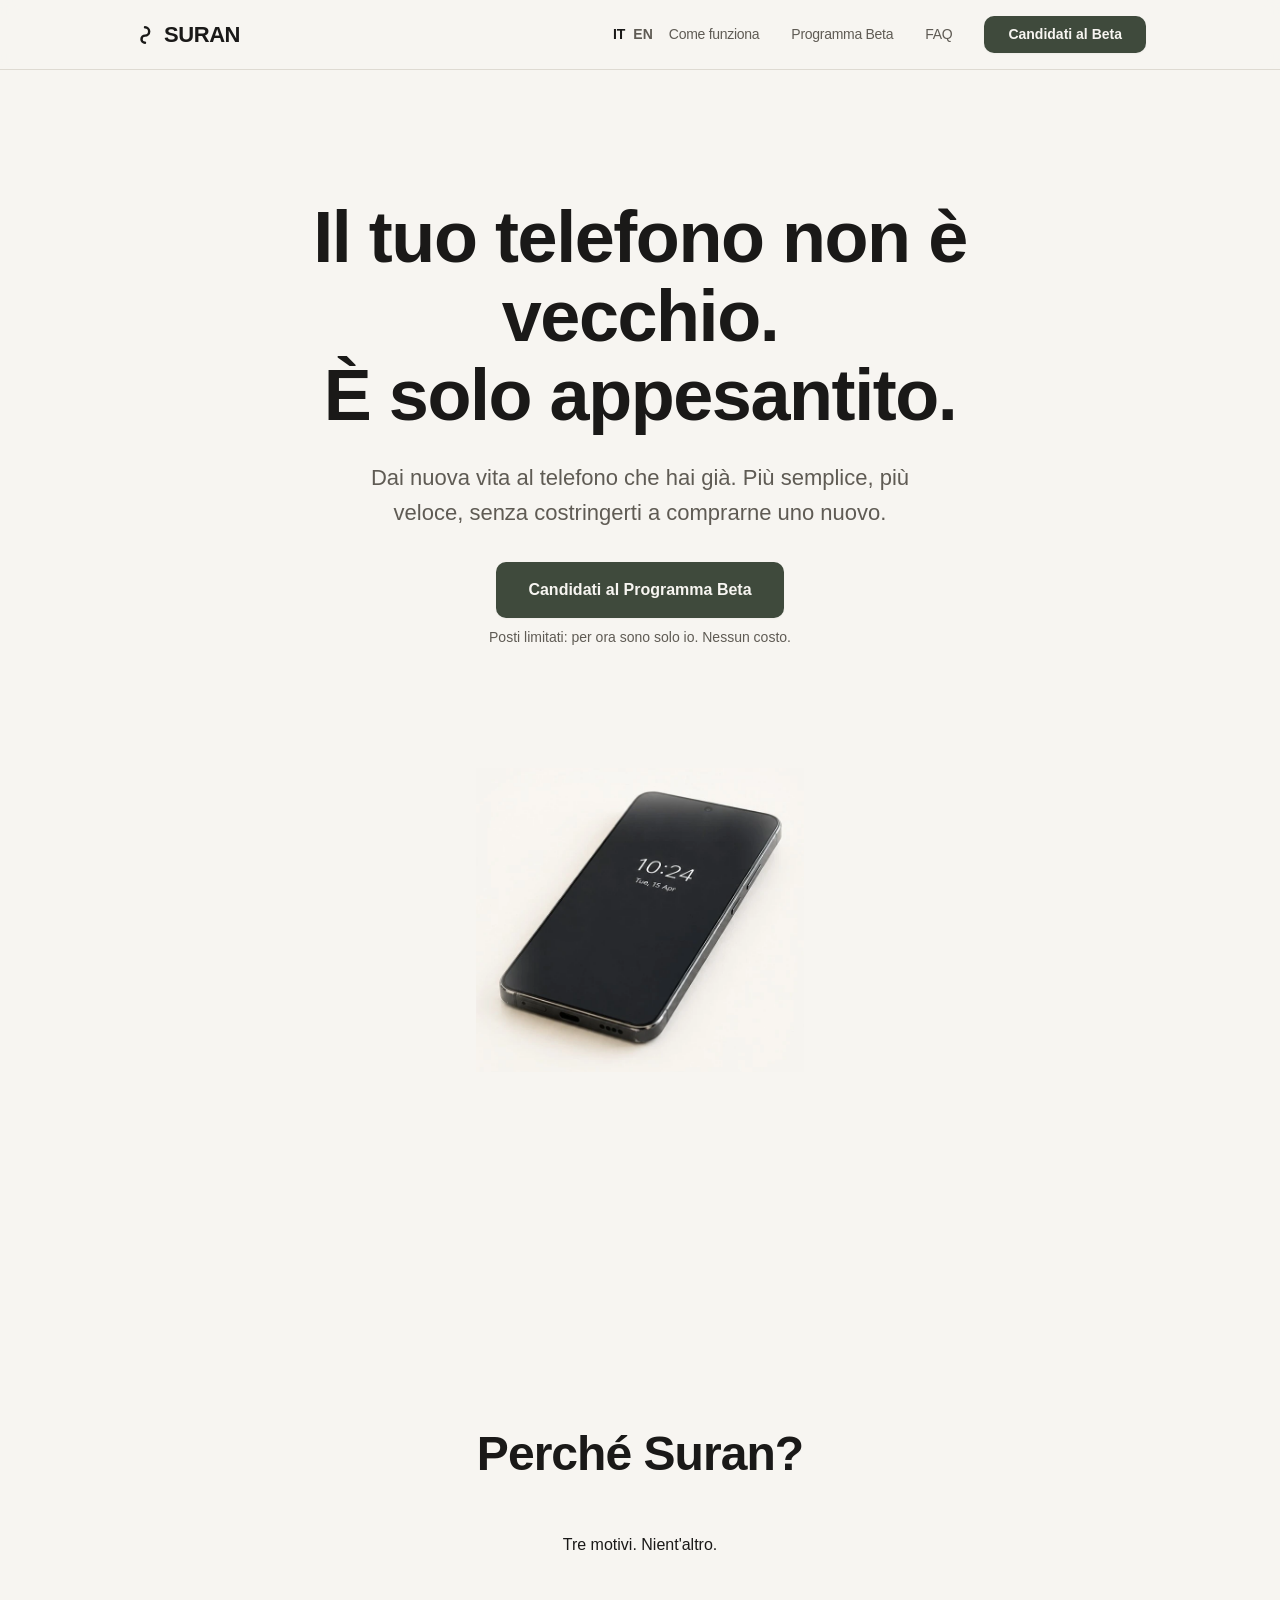
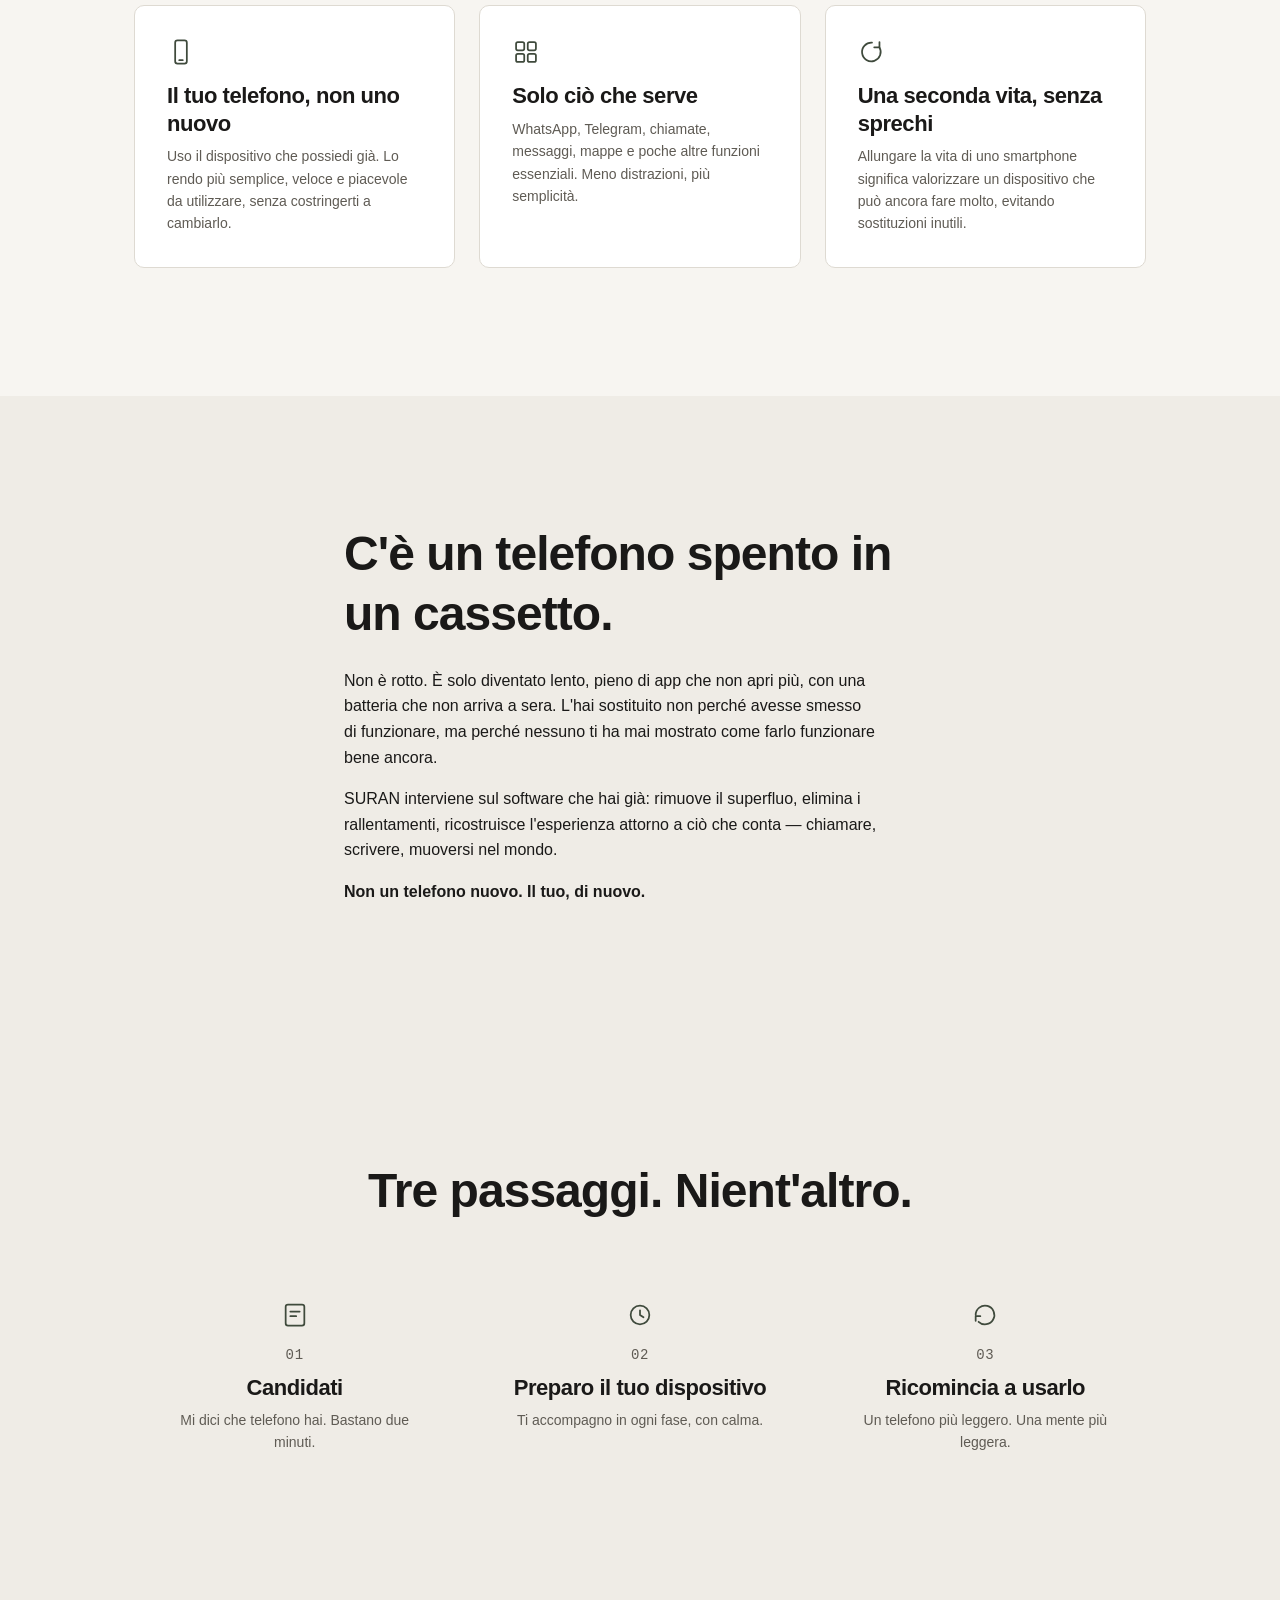
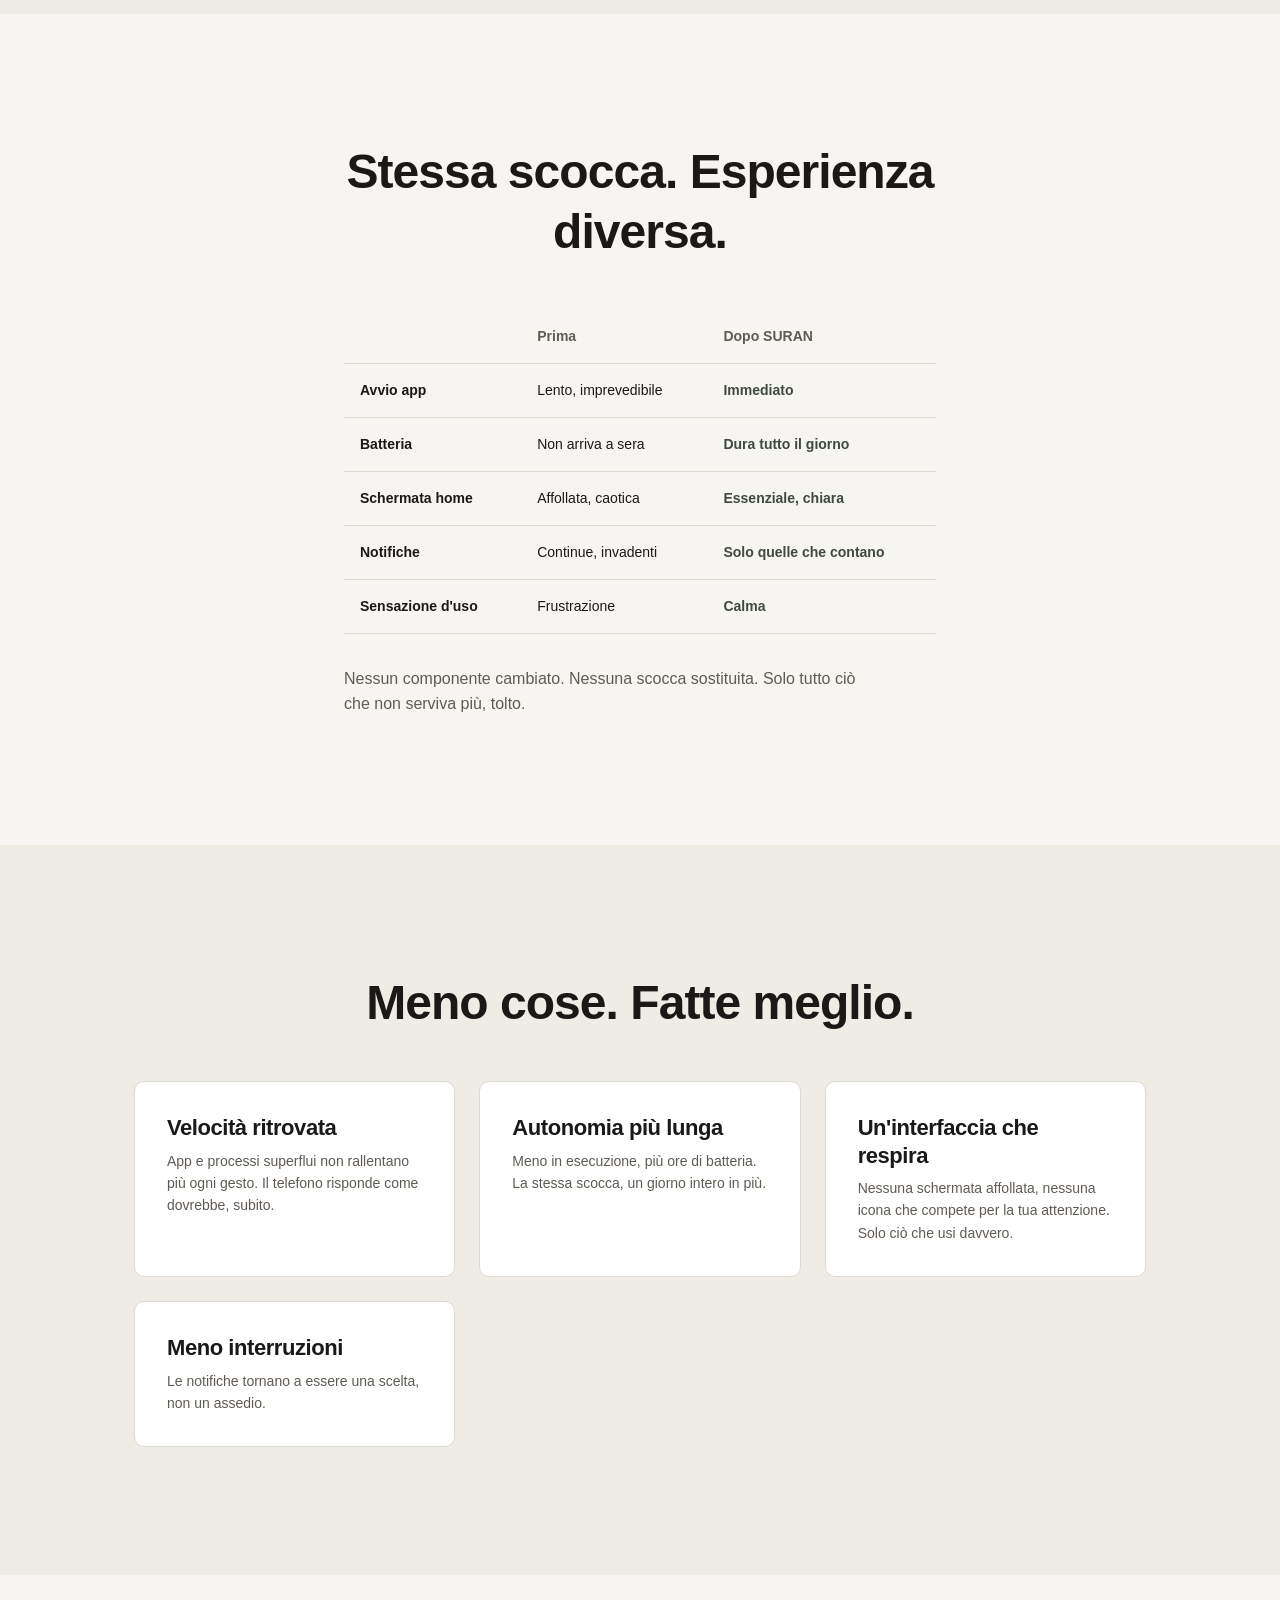
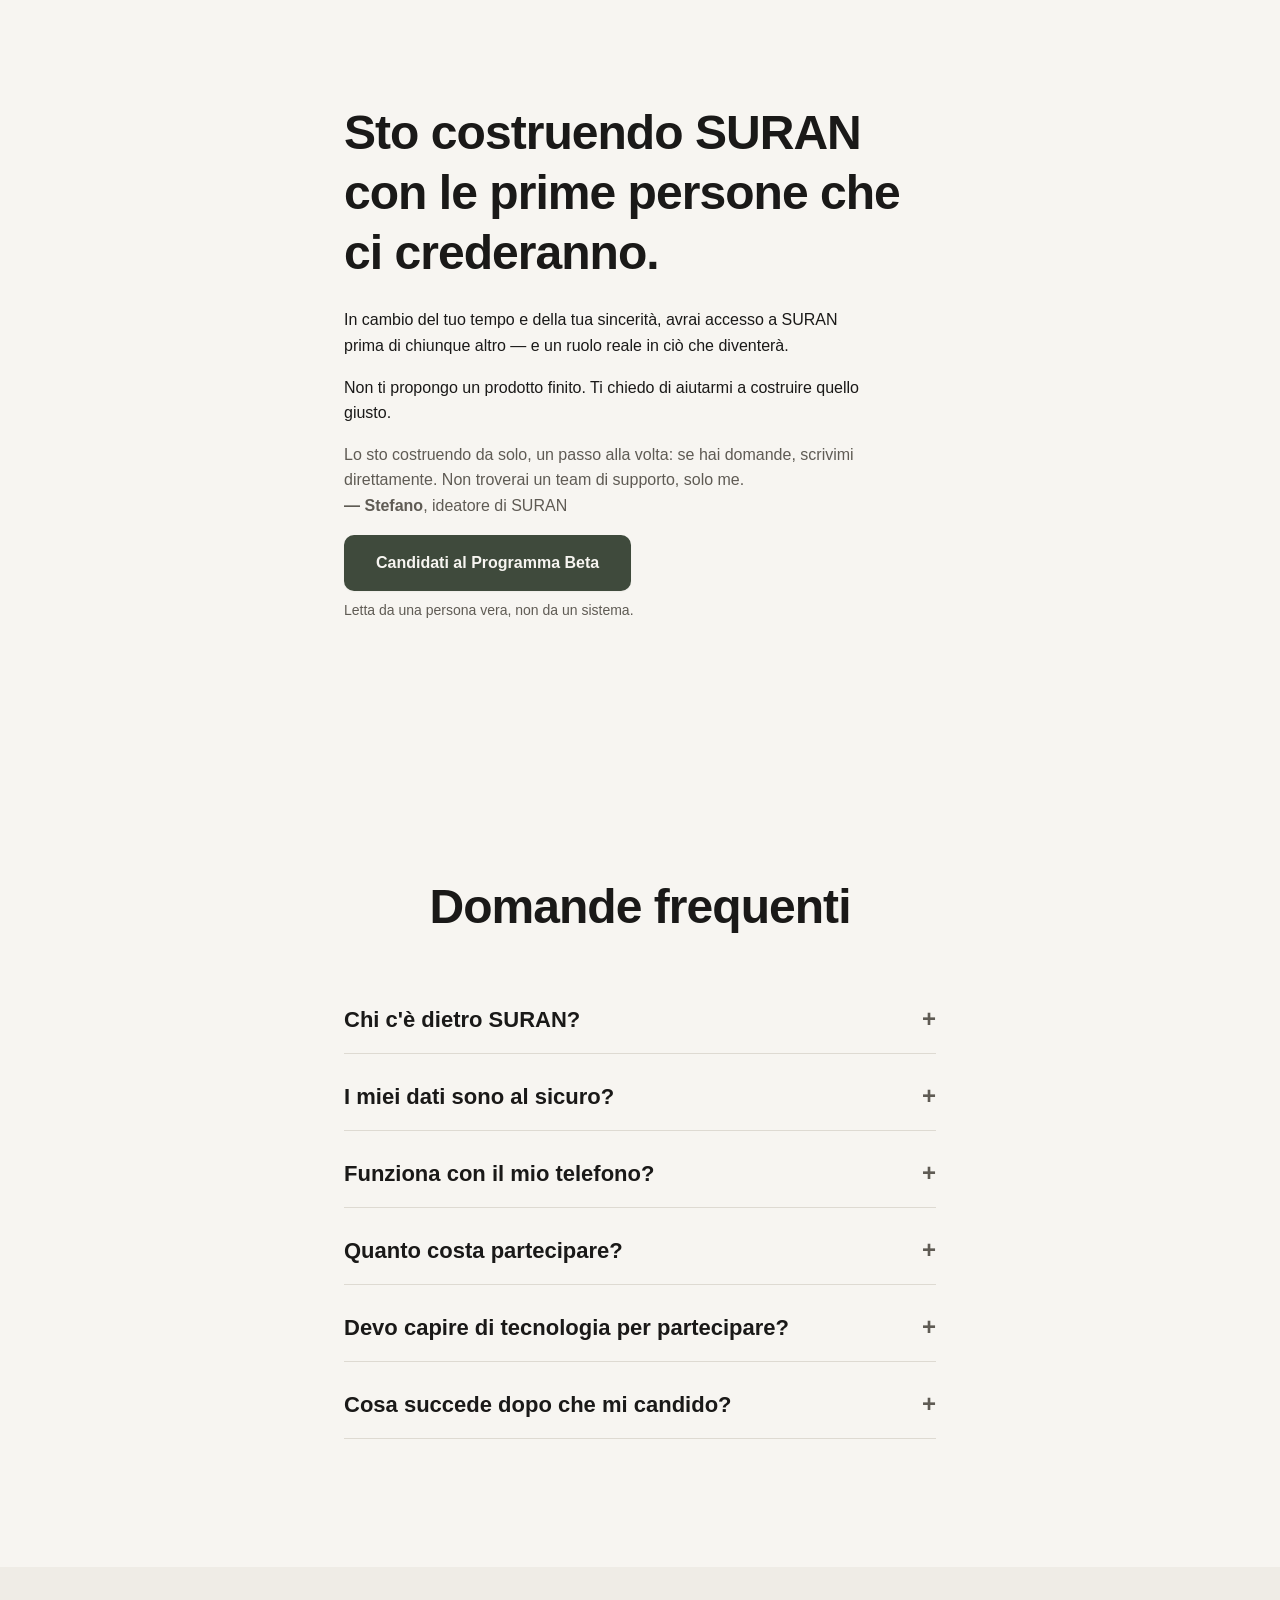
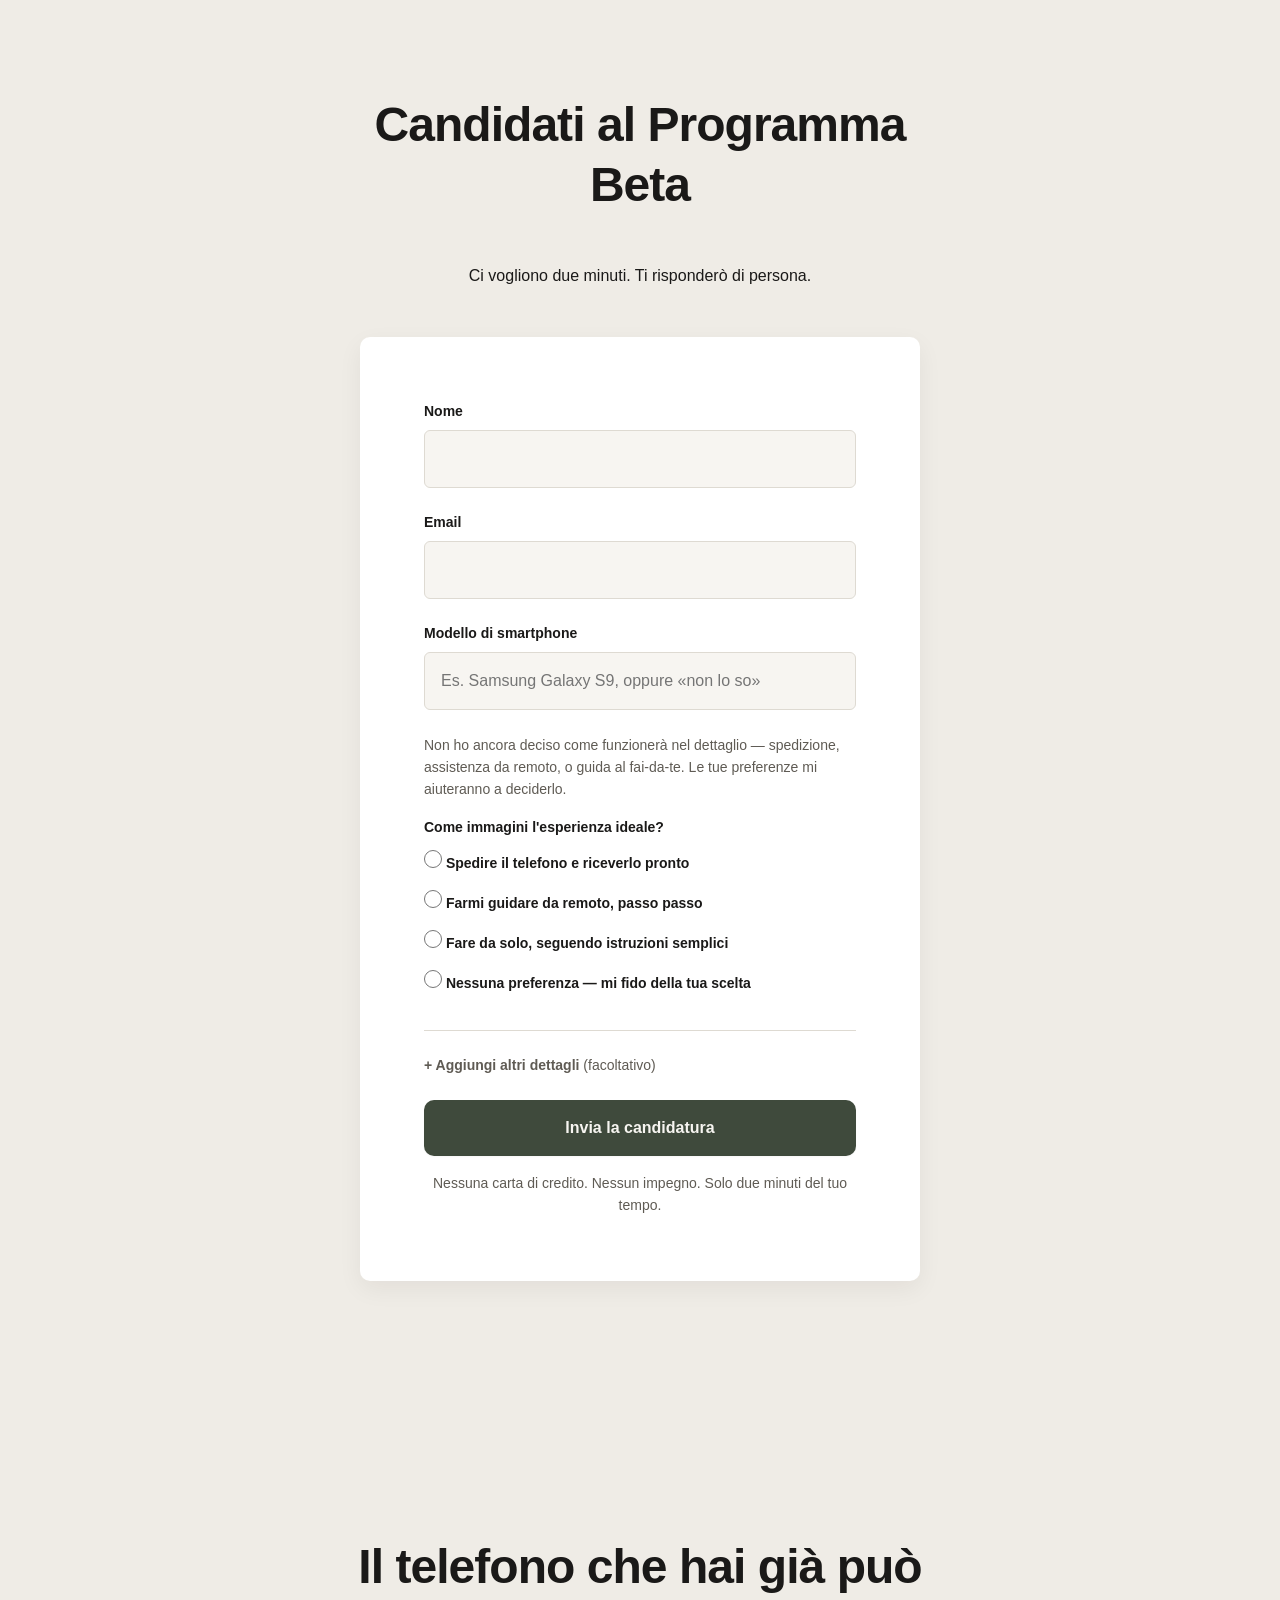
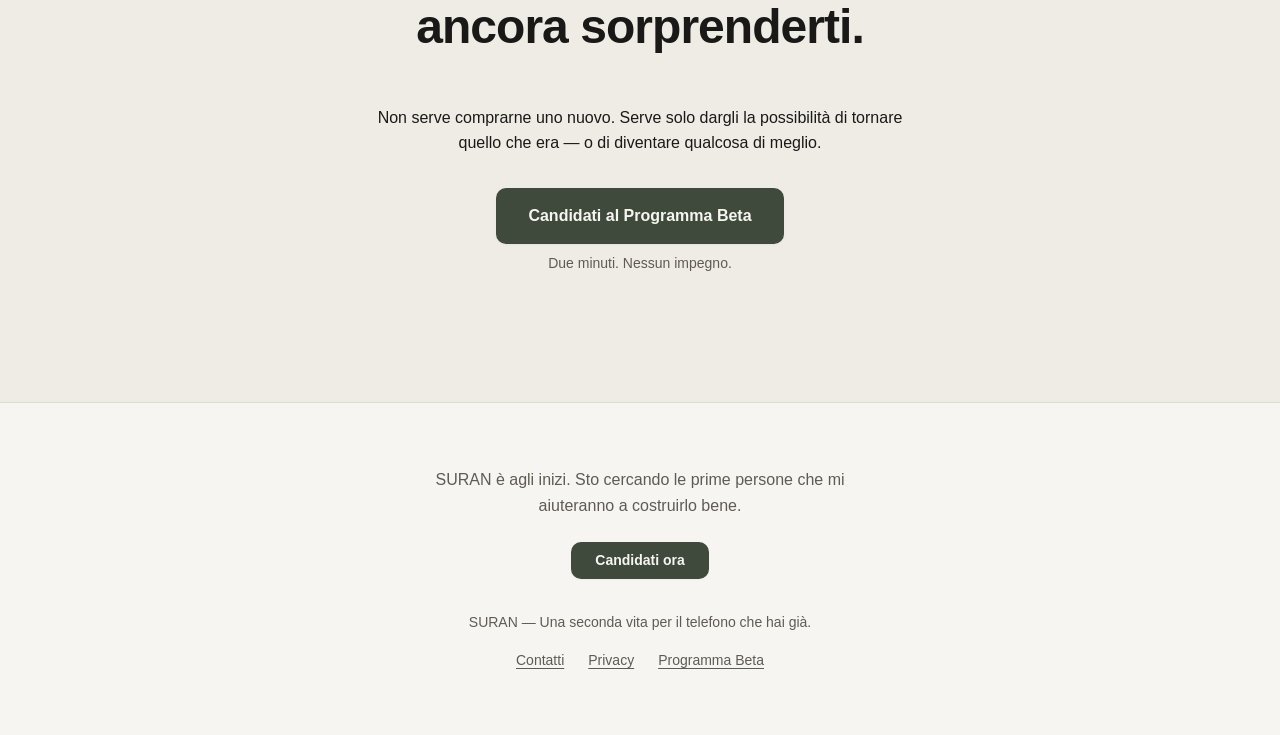
==== commit d104258a: "Final version" ====
--- a/index.html
+++ b/index.html
@@ -22,7 +22,7 @@
   <link rel="icon" href="favicon-32.png" sizes="32x32" type="image/png">
   <link rel="icon" href="favicon-16.png" sizes="16x16" type="image/png">
   <link rel="alternate icon" href="favicon.ico">
-  <link rel="apple-touch-icon" href="apple-touch-icon.png">
+  <link rel="apple-touch-icon" href="apple-touch-icon.png" sizes="180x180">
 
   <!-- Open Graph: anteprima su Facebook, LinkedIn, WhatsApp, ecc. -->
   <meta property="og:type" content="website">
@@ -33,6 +33,8 @@
   <meta property="og:title" content="SURAN — Una seconda vita per il telefono che hai già">
   <meta property="og:description" content="SURAN ridà vita agli smartphone Android che possiedi già, trasformandoli in dispositivi semplici, veloci ed essenziali. Candidati al Programma Beta.">
   <meta property="og:image" content="https://suran.tech/assets/og-image.jpg">
+  <meta property="og:image:width" content="1200">
+  <meta property="og:image:height" content="630">
 
   <!-- Twitter Card -->
   <meta name="twitter:card" content="summary_large_image">
@@ -150,7 +152,7 @@
           È solo appesantito.
         </h1>
         <p class="hero__subtitle">
-          Ridiamo vita al telefono che hai già. Più semplice, più veloce,
+          Dai nuova vita al telefono che hai già. Più semplice, più veloce,
           senza costringerti a comprarne uno nuovo.
         </p>
         <div class="hero__cta">
@@ -198,7 +200,7 @@
       <div class="container">
         <h2 id="perche-suran-title" class="section__title section__title--center">Perché Suran?</h2>
         <p class="section__text section__text--center" style="margin-bottom: var(--space-6);">
-          Il telefono che hai già può diventare esattamente quello di cui hai bisogno.
+          Tre motivi. Nient'altro.
         </p>
 
         <div class="why-grid">
@@ -208,7 +210,7 @@
               <path d="M10.5 19h3" fill="none" stroke="currentColor" stroke-width="1.5" stroke-linecap="round"/>
             </svg>
             <h3 class="why-card__title">Il tuo telefono, non uno nuovo</h3>
-            <p class="why-card__text">Usiamo il dispositivo che possiedi già. Lo rendiamo più semplice, veloce e piacevole da utilizzare, senza costringerti a cambiarlo.</p>
+            <p class="why-card__text">Uso il dispositivo che possiedi già. Lo rendo più semplice, veloce e piacevole da utilizzare, senza costringerti a cambiarlo.</p>
           </article>
 
           <article class="why-card">
@@ -279,7 +281,7 @@
             </svg>
             <span class="step__number" aria-hidden="true">01</span>
             <h3 class="step__title">Candidati</h3>
-            <p class="step__text">Ci dici che telefono hai. Bastano due minuti.</p>
+            <p class="step__text">Mi dici che telefono hai. Bastano due minuti.</p>
           </li>
           <li class="step">
             <svg class="step__icon" viewBox="0 0 24 24" aria-hidden="true">
@@ -287,8 +289,8 @@
               <path d="M12 8v4l3 2" fill="none" stroke="currentColor" stroke-width="1.5" stroke-linecap="round" stroke-linejoin="round"/>
             </svg>
             <span class="step__number" aria-hidden="true">02</span>
-            <h3 class="step__title">Prepariamo il tuo dispositivo</h3>
-            <p class="step__text">Ti accompagniamo in ogni fase, con i tuoi dati sempre al sicuro.</p>
+            <h3 class="step__title">Preparo il tuo dispositivo</h3>
+            <p class="step__text">Ti accompagno in ogni fase, con calma.</p>
           </li>
           <li class="step">
             <svg class="step__icon" viewBox="0 0 24 24" aria-hidden="true">
@@ -385,11 +387,6 @@
             <h3 class="feature-card__title">Meno interruzioni</h3>
             <p class="feature-card__text">Le notifiche tornano a essere una scelta, non un assedio.</p>
           </article>
-
-          <article class="feature-card">
-            <h3 class="feature-card__title">I tuoi dati, protetti</h3>
-            <p class="feature-card__text">Ogni intervento è pensato per rispettare ciò che è tuo, dall'inizio alla fine del processo.</p>
-          </article>
         </div>
       </div>
     </section>
@@ -400,22 +397,20 @@
     ============================================================= -->
     <section id="programma-beta" class="section" aria-labelledby="beta-title">
       <div class="container container--narrow">
-        <h2 id="beta-title" class="section__title">Stiamo costruendo SURAN con le prime persone che ci crederanno.</h2>
+        <h2 id="beta-title" class="section__title">Sto costruendo SURAN con le prime persone che ci crederanno.</h2>
         <p class="section__text">
-          Il Programma Beta è gratuito, ed è aperto a un numero limitato di
-          partecipanti. In cambio del tuo tempo e della tua sincerità, avrai
+          In cambio del tuo tempo e della tua sincerità, avrai
           accesso a SURAN prima di chiunque altro — e un ruolo reale in ciò
           che diventerà.
         </p>
         <p class="section__text">
-          Non ti proponiamo un prodotto finito. Ti chiediamo di aiutarci a
+          Non ti propongo un prodotto finito. Ti chiedo di aiutarmi a
           costruire quello giusto.
         </p>
         <p class="section__text section__text--muted">
-          Ho il pallino della sostenibilità — non riesco a buttare un
-          dispositivo che funziona ancora. SURAN nasce da lì. Lo sto costruendo da solo, un passo alla volta: se hai domande,
+          Lo sto costruendo da solo, un passo alla volta: se hai domande,
           scrivimi direttamente. Non troverai un team di supporto, solo me.<br>
-          <strong>— <a href="mailto:ste.rebu@outlook.it">Stefano Rebughini</a></strong>, ideatore di SURAN
+          <strong>— <a href="mailto:stefano.rebughini@suran.tech">Stefano</a></strong>, ideatore di SURAN
         </p>
         <a href="#candidatura" class="btn btn--primary">Candidati al Programma Beta</a>
         <p class="hero__cta-note">Letta da una persona vera, non da un sistema.</p>
@@ -436,32 +431,32 @@
         <div class="faq-list">
           <details class="faq-item">
             <summary class="faq-item__question">Chi c'è dietro SURAN?</summary>
-            <p class="faq-item__answer">Sono Stefano Rebughini, e per ora sto costruendo SURAN da solo — nessun team, nessuna azienda dietro. Ho il pallino della sostenibilità e non riesco a buttare un dispositivo che funziona ancora: è così che è nata l'idea. Se vuoi scrivermi direttamente: <a href="mailto:ste.rebu@outlook.it">ste.rebu@outlook.it</a>.</p>
+            <p class="faq-item__answer">Sono Stefano, e per ora sto costruendo SURAN da solo — nessun team, nessuna azienda dietro. Ho il pallino della sostenibilità e non riesco a buttare un dispositivo che funziona ancora: è così che è nata l'idea. Se vuoi scrivermi direttamente: <a href="mailto:stefano.rebughini@suran.tech">stefano.rebughini@suran.tech</a>.</p>
           </details>
 
           <details class="faq-item">
             <summary class="faq-item__question">I miei dati sono al sicuro?</summary>
-            <p class="faq-item__answer">Sì. Ogni fase del processo è progettata per proteggere le tue informazioni personali. Non accediamo a nulla che non sia necessario, e ti guidiamo passo per passo prima di ogni intervento.</p>
+            <p class="faq-item__answer">Sì. Ogni fase del processo è progettata per proteggere le tue informazioni personali. Non accedo a nulla che non sia necessario, e ti guido passo per passo prima di ogni intervento.</p>
           </details>
 
           <details class="faq-item">
-            <summary class="faq-item__question">Quali smartphone sono supportati?</summary>
-            <p class="faq-item__answer">Stiamo definendo l'elenco completo insieme ai primi partecipanti al Beta. Se hai un dubbio sul tuo modello, candidati comunque: te lo diremo di persona.</p>
+            <summary class="faq-item__question">Funziona con il mio telefono?</summary>
+            <p class="faq-item__answer">Sto definendo l'elenco completo insieme ai primi partecipanti al Beta. Se hai un dubbio sul tuo modello, candidati comunque: te lo dirò di persona.</p>
           </details>
 
           <details class="faq-item">
             <summary class="faq-item__question">Quanto costa partecipare?</summary>
-            <p class="faq-item__answer">Nulla. Il Programma Beta è gratuito. In cambio, ti chiediamo solo un feedback onesto su come stai vivendo l'esperienza.</p>
+            <p class="faq-item__answer">Nulla. Il Programma Beta è gratuito. In cambio, ti chiedo solo un feedback onesto su come stai vivendo l'esperienza.</p>
           </details>
 
           <details class="faq-item">
             <summary class="faq-item__question">Devo capire di tecnologia per partecipare?</summary>
-            <p class="faq-item__answer">No. Ti accompagniamo noi in ogni passaggio, con un linguaggio semplice e senza scorciatoie tecniche.</p>
+            <p class="faq-item__answer">No. Ti accompagno io in ogni passaggio, con un linguaggio semplice e senza scorciatoie tecniche.</p>
           </details>
 
           <details class="faq-item">
             <summary class="faq-item__question">Cosa succede dopo che mi candido?</summary>
-            <p class="faq-item__answer">Ti contatteremo direttamente nei prossimi giorni. Nessuna attesa anonima: una risposta vera, da persone vere.</p>
+            <p class="faq-item__answer">Ti contatterò direttamente nei prossimi giorni. Nessuna attesa anonima: una risposta vera, da una persona vera.</p>
           </details>
         </div>
       </div>
@@ -483,7 +478,7 @@
     <section id="candidatura" class="section section--alt" aria-labelledby="candidatura-title">
       <div class="container container--narrow">
         <h2 id="candidatura-title" class="section__title section__title--center">Candidati al Programma Beta</h2>
-        <p class="section__text section__text--center" style="margin-bottom: var(--space-6);">Ci vogliono due minuti. Ti risponderemo di persona.</p>
+        <p class="section__text section__text--center" style="margin-bottom: var(--space-6);">Ci vogliono due minuti. Ti risponderò di persona.</p>
 
         <form
           id="form-candidatura"
@@ -523,6 +518,38 @@
             <input type="text" id="modello" name="modello" placeholder="Es. Samsung Galaxy S9, oppure «non lo so»">
           </div>
 
+          <!-- Domanda di discovery, volutamente visibile e non nascosta nel
+             dettaglio facoltativo: è il cuore della richiesta "trasforma il
+             form in uno strumento di customer discovery". Radio, non testo
+             libero — un click, zero attrito, massimo segnale su una delle
+             decisioni di prodotto ancora aperte. -->
+          <div class="form__field">
+            <p class="form__discovery-intro">
+              Non ho ancora deciso come funzionerà nel dettaglio — spedizione,
+              assistenza da remoto, o guida al fai-da-te. Le tue preferenze
+              mi aiuteranno a deciderlo.
+            </p>
+            <fieldset class="form__radio-group">
+              <legend>Come immagini l'esperienza ideale?</legend>
+              <label class="form__radio-option">
+                <input type="radio" name="esperienza_ideale" value="Spedire il telefono e riceverlo pronto">
+                <span>Spedire il telefono e riceverlo pronto</span>
+              </label>
+              <label class="form__radio-option">
+                <input type="radio" name="esperienza_ideale" value="Farmi guidare da remoto, passo passo">
+                <span>Farmi guidare da remoto, passo passo</span>
+              </label>
+              <label class="form__radio-option">
+                <input type="radio" name="esperienza_ideale" value="Fare da solo, seguendo istruzioni semplici">
+                <span>Fare da solo, seguendo istruzioni semplici</span>
+              </label>
+              <label class="form__radio-option">
+                <input type="radio" name="esperienza_ideale" value="Nessuna preferenza — mi fido della tua scelta">
+                <span>Nessuna preferenza — mi fido della tua scelta</span>
+              </label>
+            </fieldset>
+          </div>
+
           <!-- Campi facoltativi raccolti dietro un <details>: riducono
                l'attrito visivo iniziale del form (fix review UX) senza
                richiedere JavaScript, riusando lo stesso pattern già
@@ -531,8 +558,8 @@
             <summary class="form__more-summary">Aggiungi altri dettagli <span class="form__optional">(facoltativo)</span></summary>
 
             <div class="form__field">
-              <label for="inutilizzo">Da quanto tempo non lo usi, e perché</label>
-              <textarea id="inutilizzo" name="inutilizzo" rows="3"></textarea>
+              <label for="esitazione">C'è qualcosa che ti farebbe esitare a partecipare?</label>
+              <textarea id="esitazione" name="esitazione" rows="3" placeholder="Anche una sola riga aiuta — sto ancora decidendo come strutturare tutto questo."></textarea>
             </div>
 
             <div class="form__field">
@@ -580,7 +607,7 @@
   <footer class="site-footer">
     <div class="container">
       <p class="site-footer__message">
-        SURAN è agli inizi. Stiamo cercando le prime persone che ci aiuteranno a costruirlo bene.
+        SURAN è agli inizi. Sto cercando le prime persone che mi aiuteranno a costruirlo bene.
       </p>
       <a href="#candidatura" class="btn btn--primary btn--small">Candidati ora</a>
 
@@ -588,7 +615,7 @@
 
       <!-- "Contatti" e "Privacy" puntano a destinazioni reali. -->
       <nav class="site-footer__links" aria-label="Link secondari del footer">
-        <a href="mailto:info@suran.tech">Contatti</a>
+        <a href="mailto:stefano.rebughini@suran.tech">Contatti</a>
         <a href="privacy.html">Privacy</a>
         <a href="#programma-beta">Programma Beta</a>
       </nav>
--- a/style.css
+++ b/style.css
@@ -741,6 +741,46 @@
   min-height: 6rem;
 }
 
+/* Blocco di discovery: intro che spiega perché si chiede una domanda su
+   una decisione di prodotto ancora aperta, più il gruppo di opzioni.
+   Nessun colore o stile nuovo: accent-color riusa la stessa variabile
+   dell'accento del brand per tingere i radio nativi, senza dover
+   ridisegnare il controllo da zero. */
+.form__discovery-intro {
+  font-size: var(--fs-small);
+  color: var(--color-text-secondary);
+  margin-bottom: var(--space-3);
+}
+
+.form__radio-group {
+  border: none;
+  padding: 0;
+  margin: 0;
+}
+
+.form__radio-group legend {
+  font-size: var(--fs-small);
+  font-weight: 600;
+  padding: 0;
+  margin-bottom: var(--space-2);
+}
+
+.form__radio-option {
+  display: flex;
+  align-items: center;
+  gap: var(--space-2);
+  padding-block: var(--space-1);
+  font-size: var(--fs-body);
+  cursor: pointer;
+}
+
+.form__radio-option input[type="radio"] {
+  accent-color: var(--color-accent);
+  width: 18px;
+  height: 18px;
+  flex-shrink: 0;
+}
+
 /* Contenitore <details> dei campi facoltativi: stesso pattern accessibile
    già usato per la FAQ, per ridurre l'attrito visivo iniziale del form. */
 .form__more {
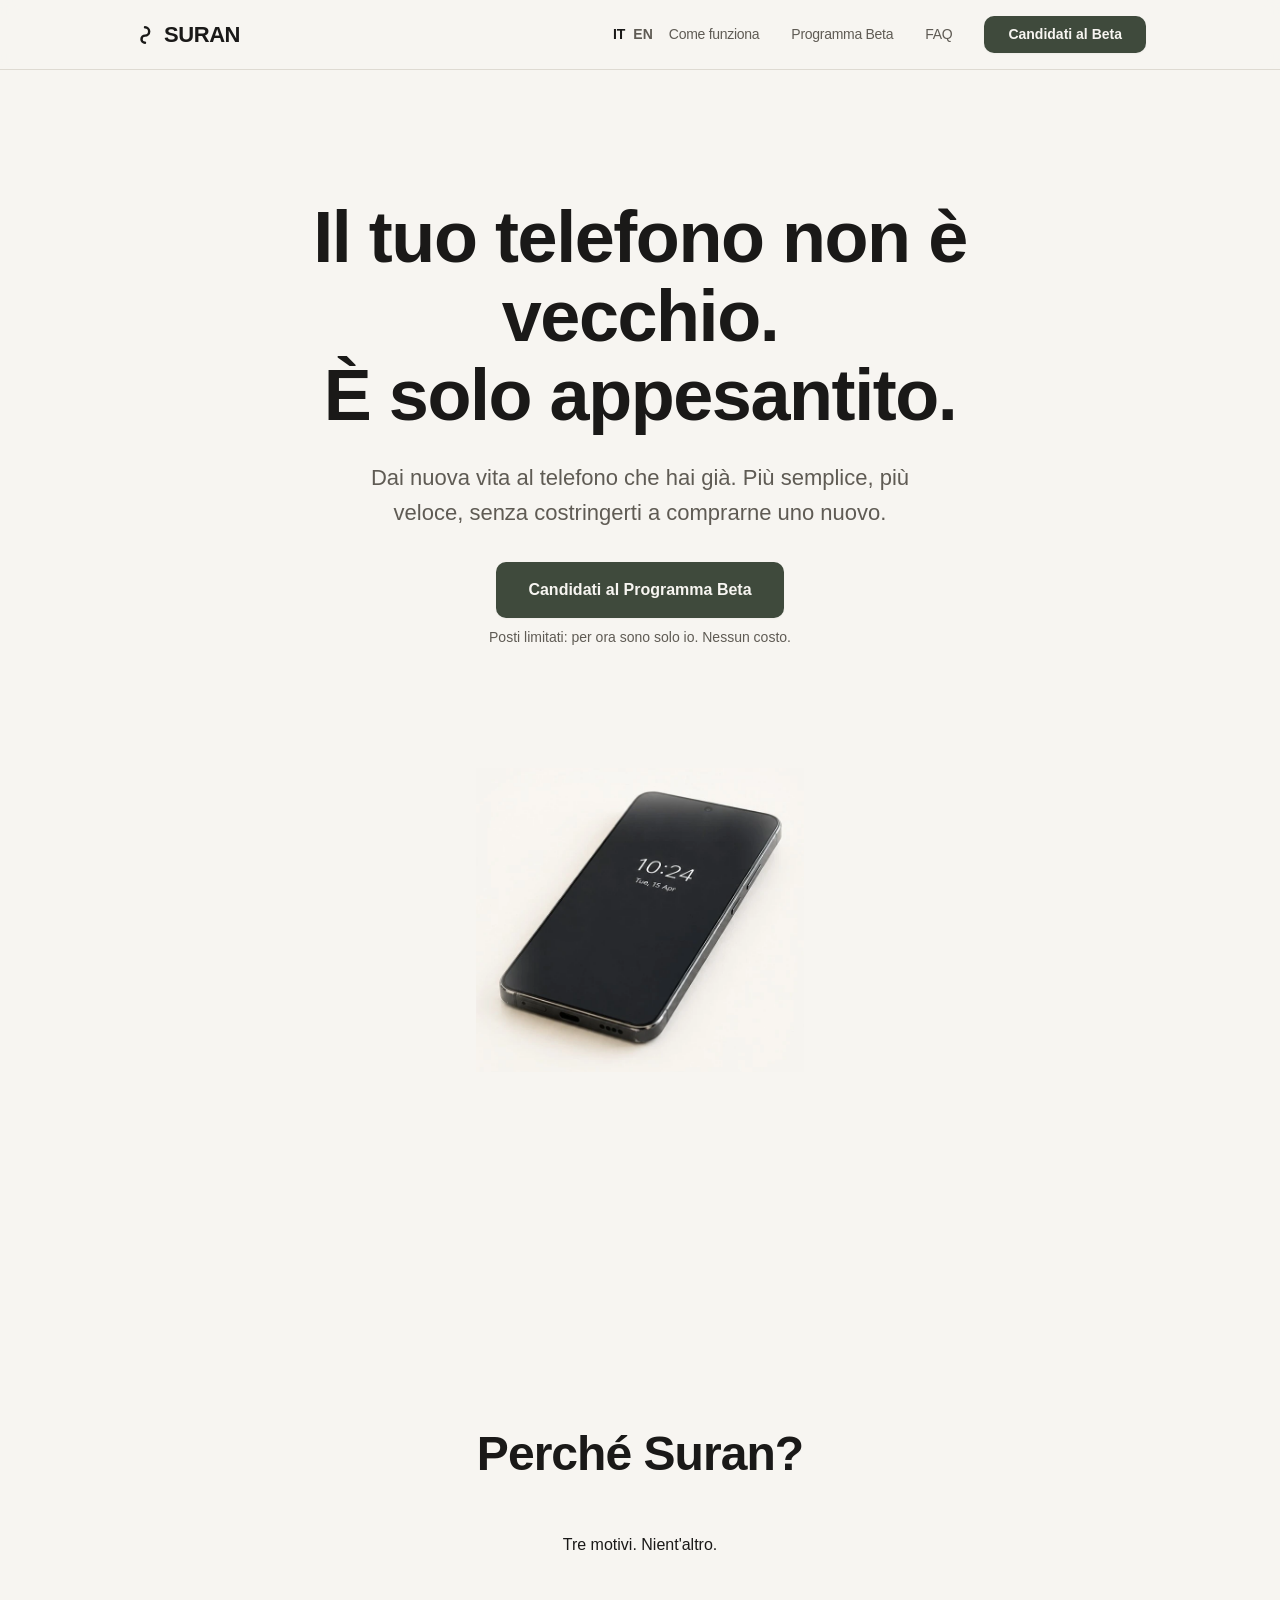
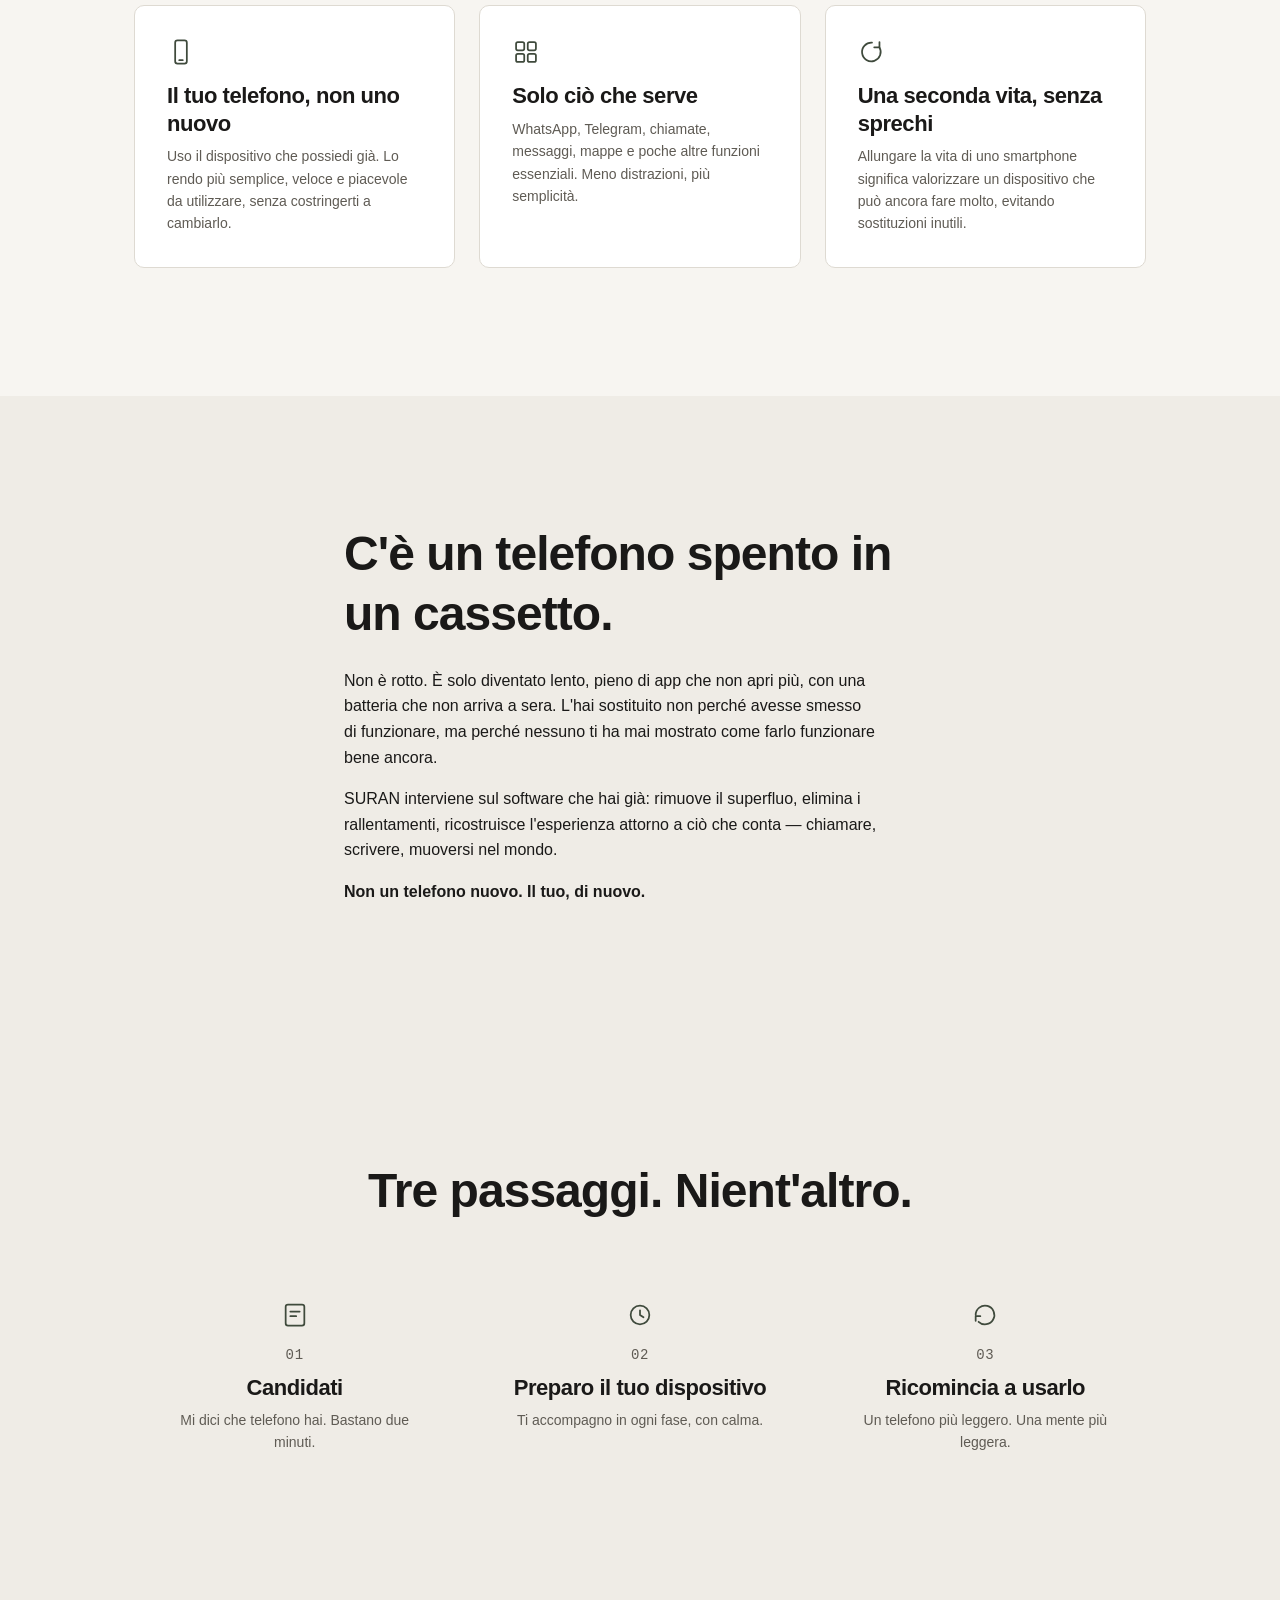
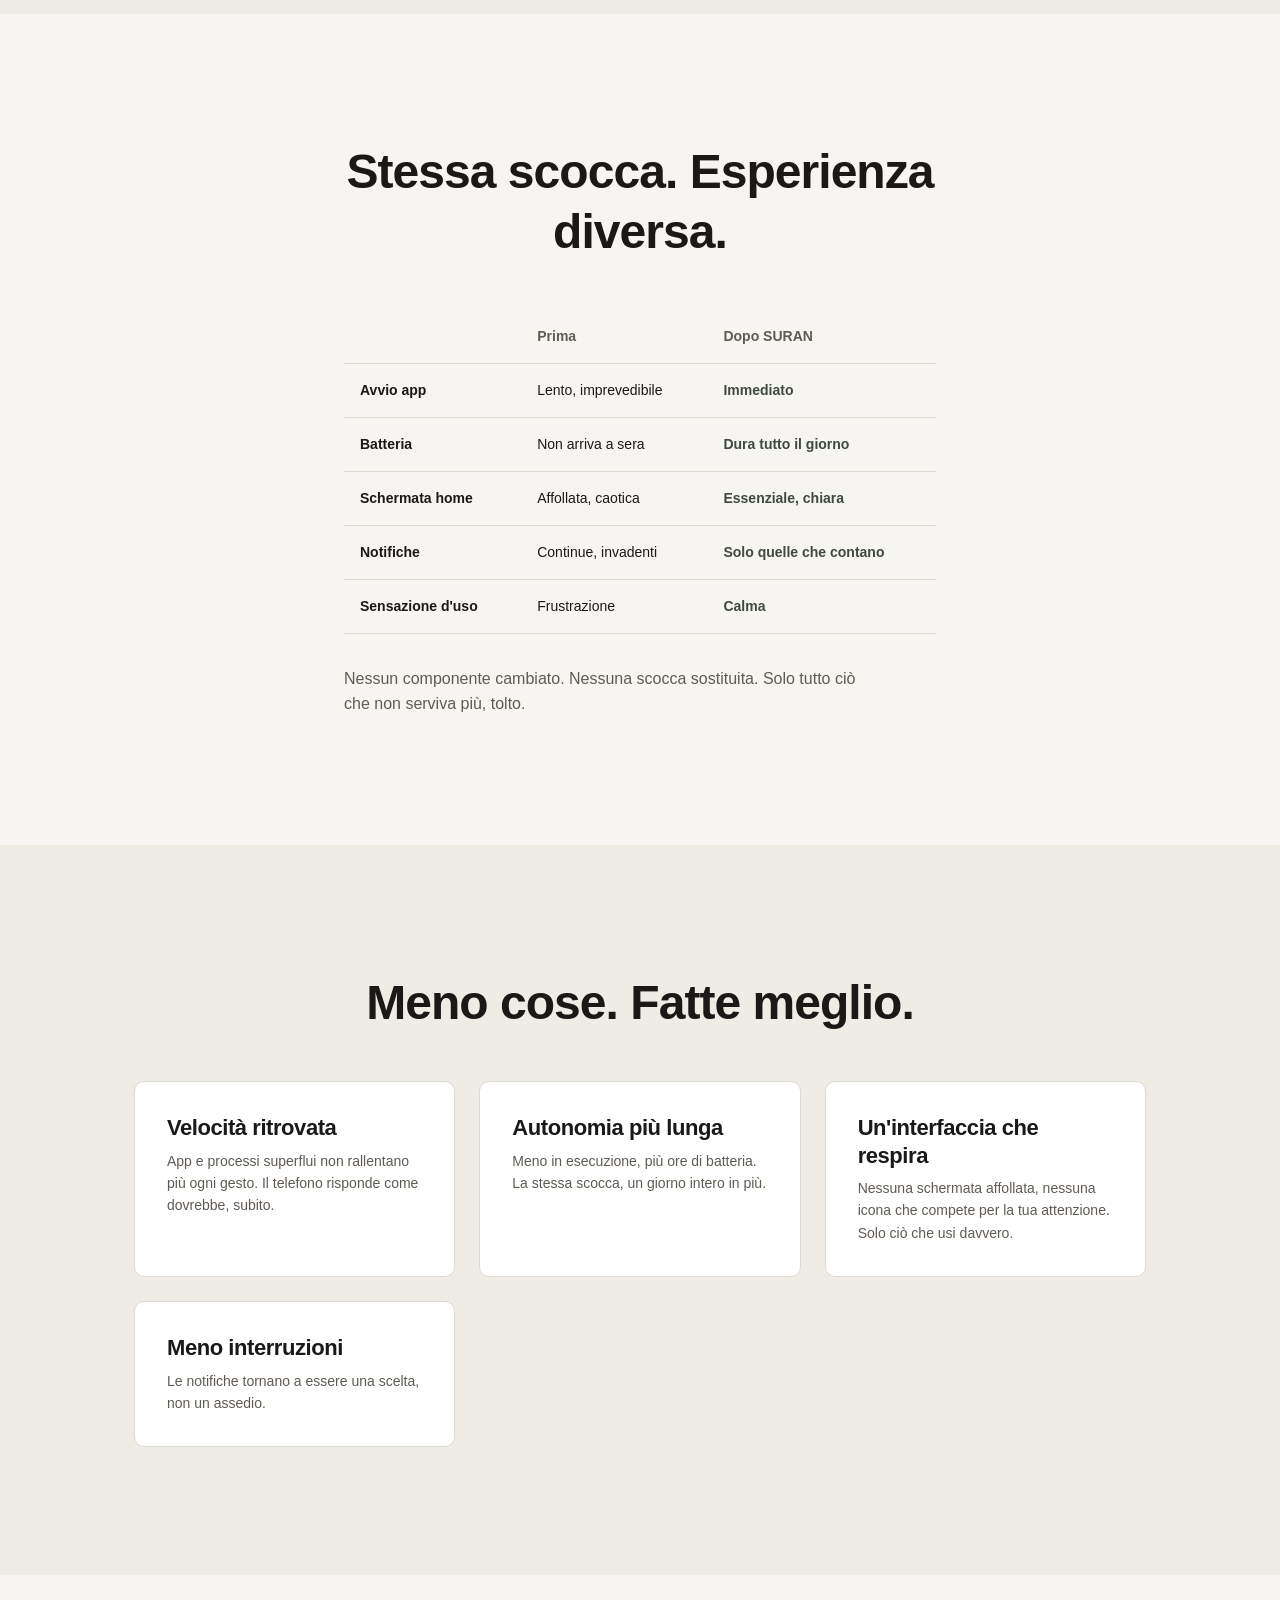
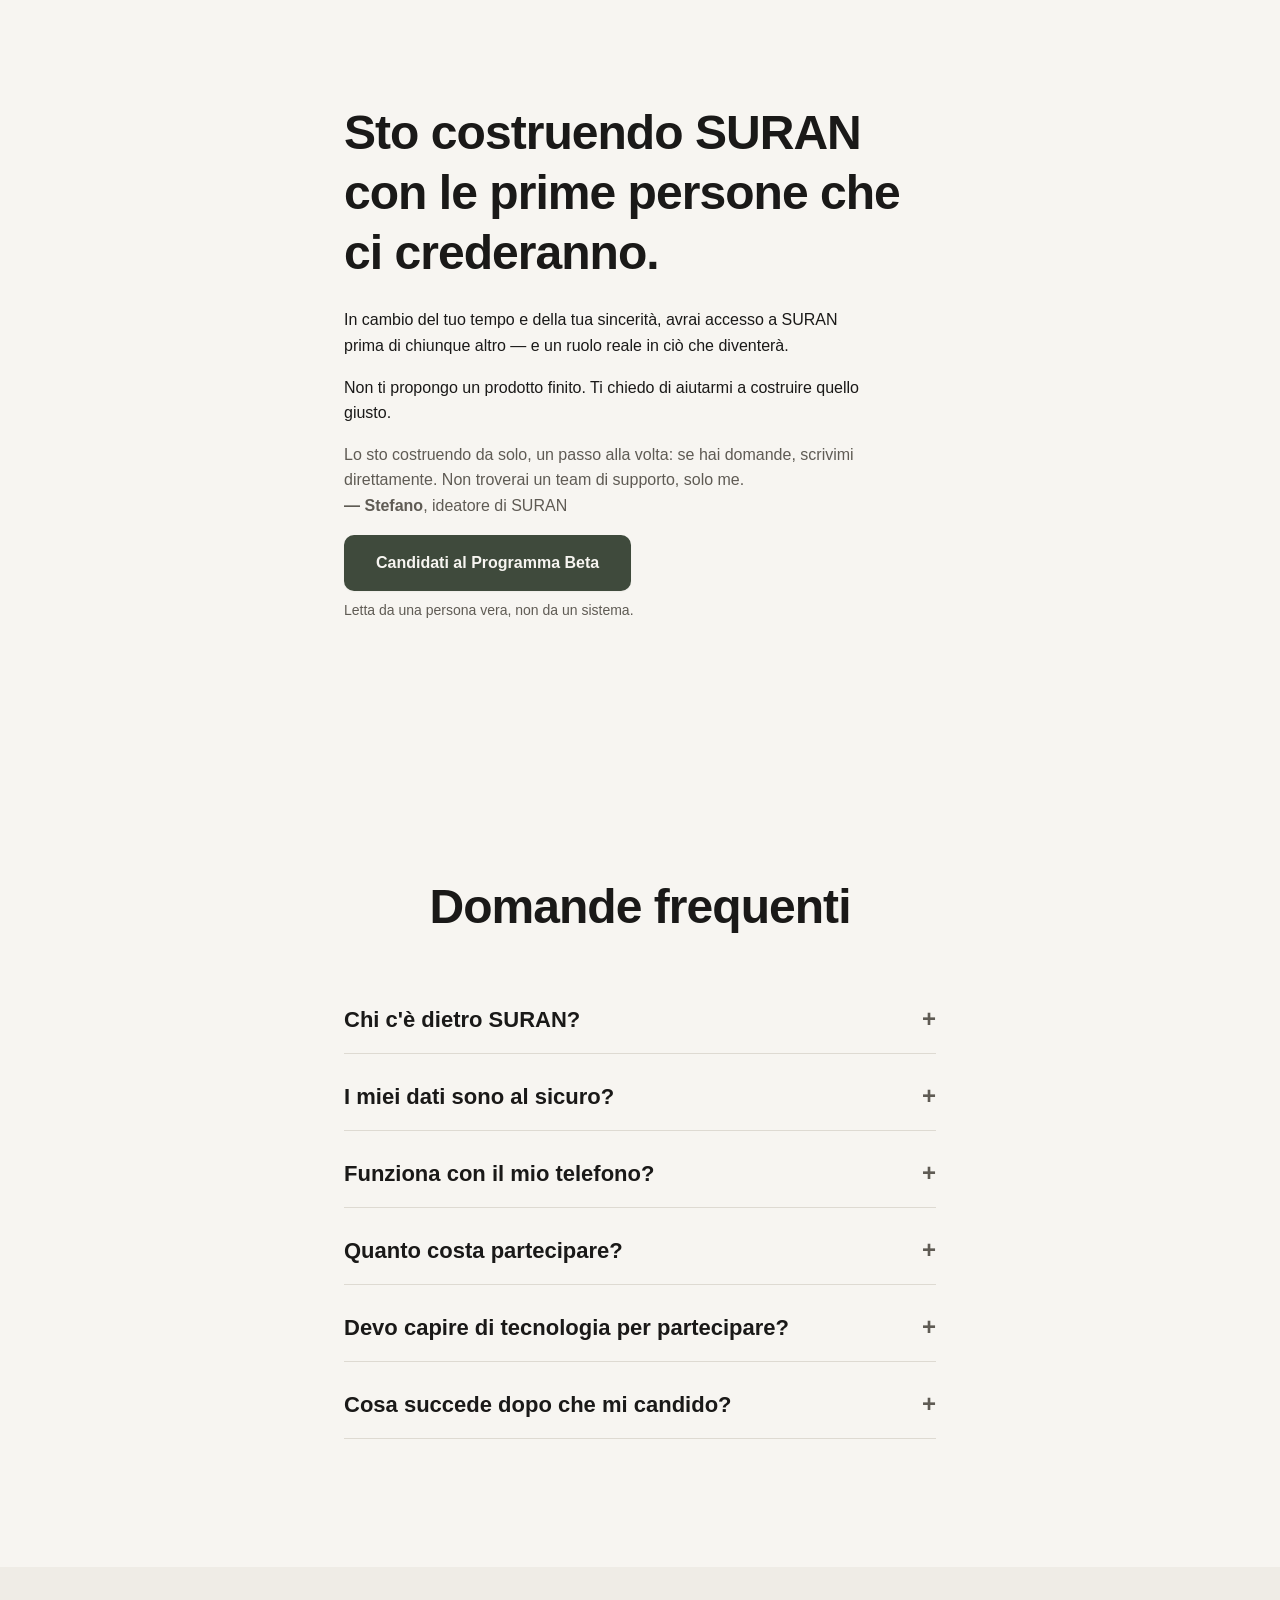
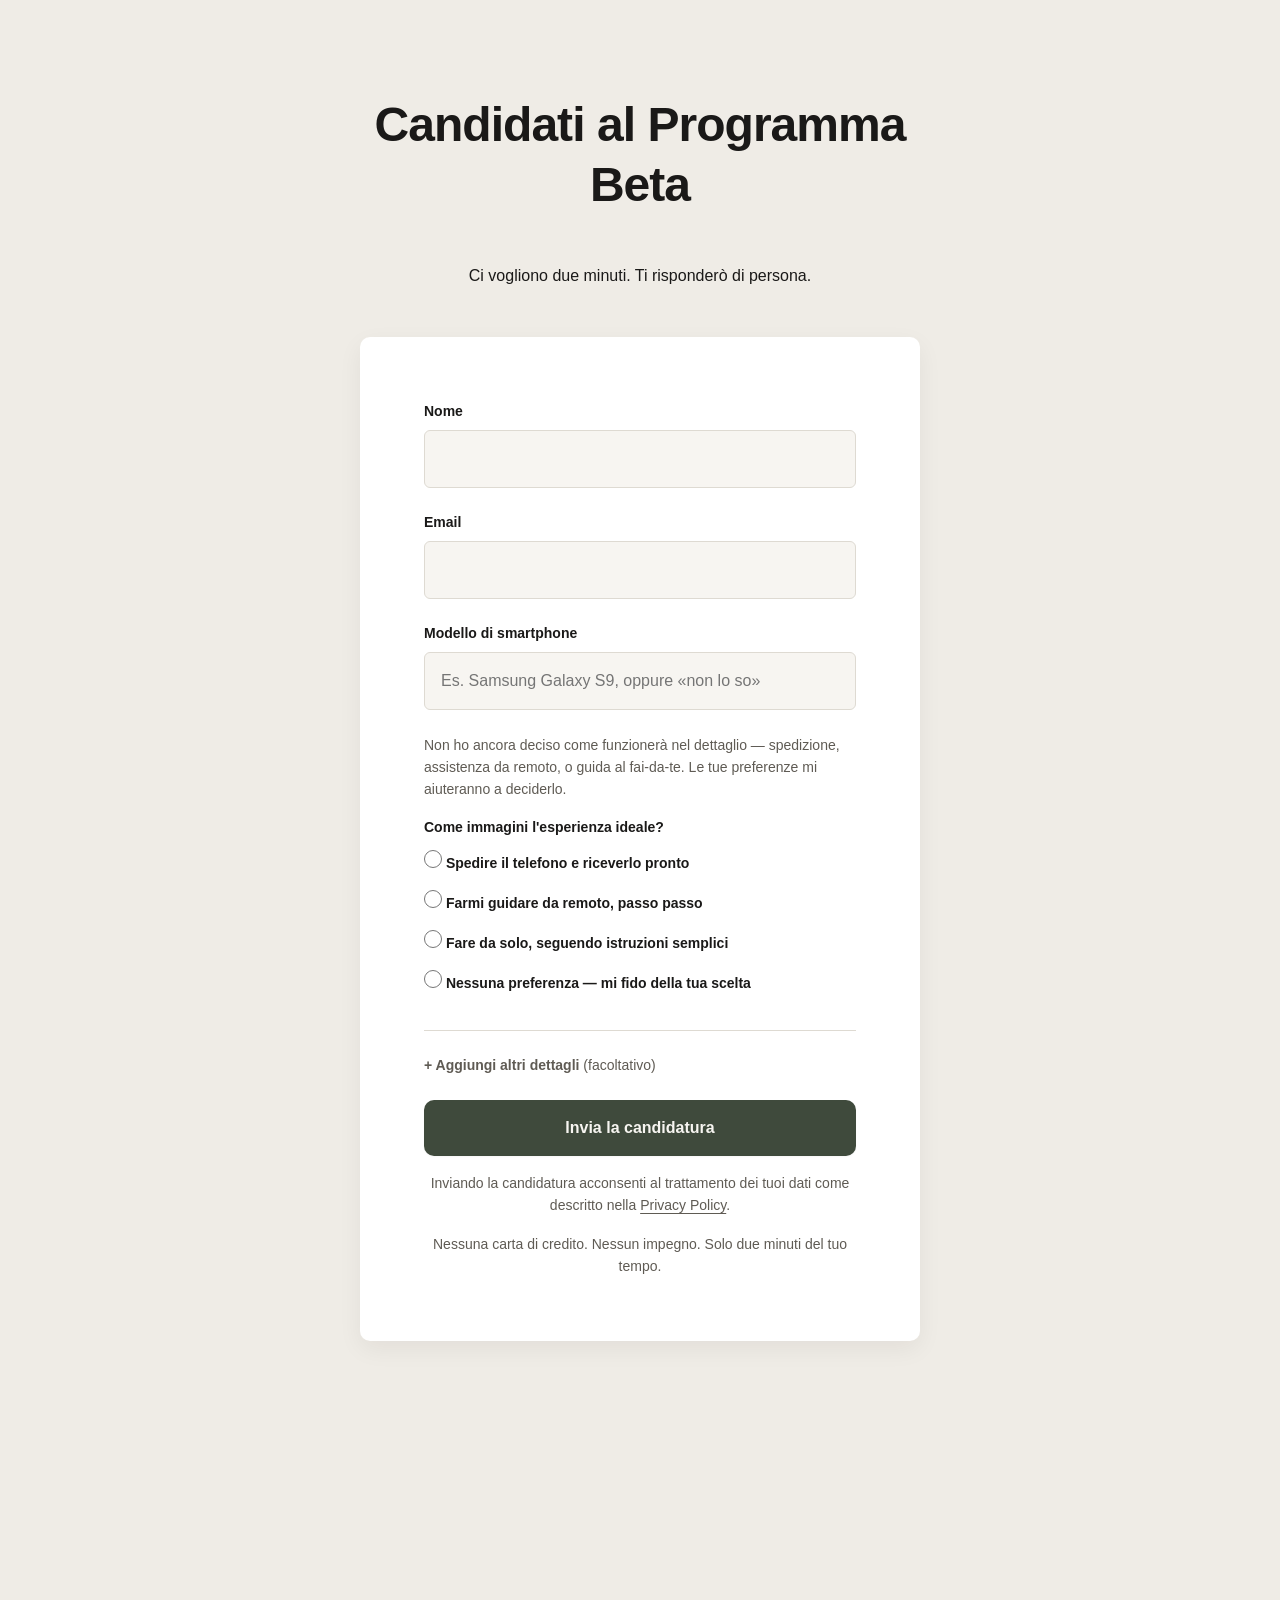
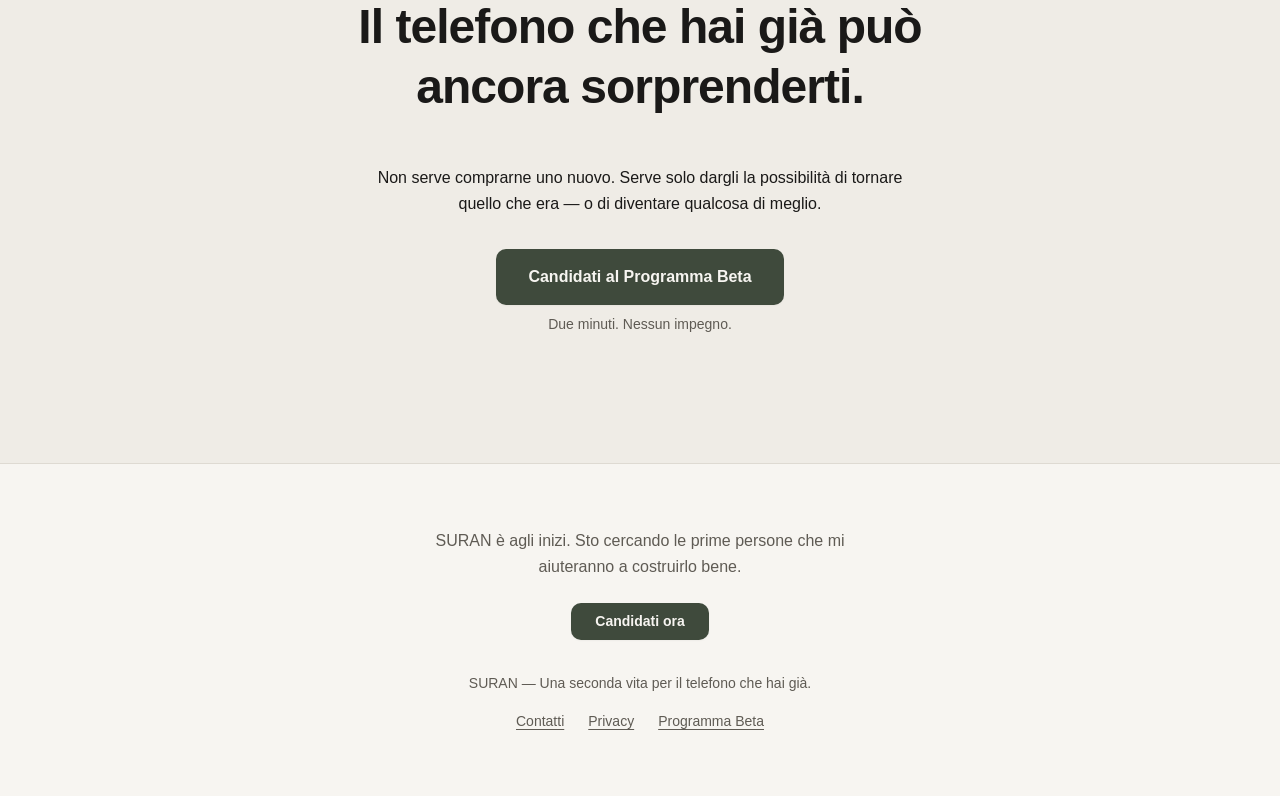
==== commit e4aee69d: "Fix minor bug on SEO" ====
--- a/index.html
+++ b/index.html
@@ -9,7 +9,7 @@
   <!-- SEO: URL canonica e direttive per i motori di ricerca. -->
   <link rel="canonical" href="https://suran.tech/">
   <link rel="alternate" hreflang="it" href="https://suran.tech/">
-  <link rel="alternate" hreflang="en" href="https://suran.tech/en.html">
+  <link rel="alternate" hreflang="en" href="https://suran.tech/en">
   <link rel="alternate" hreflang="x-default" href="https://suran.tech/">
   <meta name="robots" content="index, follow">
   <meta name="theme-color" content="#F7F5F1">
@@ -532,19 +532,19 @@
             <fieldset class="form__radio-group">
               <legend>Come immagini l'esperienza ideale?</legend>
               <label class="form__radio-option">
-                <input type="radio" name="esperienza_ideale" value="Spedire il telefono e riceverlo pronto">
+                <input type="radio" name="esperienza_ideale" value="ship">
                 <span>Spedire il telefono e riceverlo pronto</span>
               </label>
               <label class="form__radio-option">
-                <input type="radio" name="esperienza_ideale" value="Farmi guidare da remoto, passo passo">
+                <input type="radio" name="esperienza_ideale" value="remote">
                 <span>Farmi guidare da remoto, passo passo</span>
               </label>
               <label class="form__radio-option">
-                <input type="radio" name="esperienza_ideale" value="Fare da solo, seguendo istruzioni semplici">
+                <input type="radio" name="esperienza_ideale" value="diy">
                 <span>Fare da solo, seguendo istruzioni semplici</span>
               </label>
               <label class="form__radio-option">
-                <input type="radio" name="esperienza_ideale" value="Nessuna preferenza — mi fido della tua scelta">
+                <input type="radio" name="esperienza_ideale" value="none">
                 <span>Nessuna preferenza — mi fido della tua scelta</span>
               </label>
             </fieldset>
@@ -569,6 +569,8 @@
           </details>
 
           <button type="submit" class="btn btn--primary btn--full">Invia la candidatura</button>
+
+          <p class="form__note">Inviando la candidatura acconsenti al trattamento dei tuoi dati come descritto nella <a href="privacy.html" target="_blank" rel="noopener noreferrer">Privacy Policy</a>.</p>
 
           <p class="form__note">Nessuna carta di credito. Nessun impegno. Solo due minuti del tuo tempo.</p>
 
--- a/style.css
+++ b/style.css
@@ -818,6 +818,13 @@
   margin-top: var(--space-3);
 }
 
+/* Link dentro le note del form (es. Privacy Policy): sottolineato, perché
+   il reset globale rimuove la sottolineatura e il link altrimenti non si distinguerebbe. */
+.form__note a {
+  text-decoration: underline;
+  text-underline-offset: 3px;
+}
+
 .form__feedback {
   text-align: center;
   margin-top: var(--space-3);
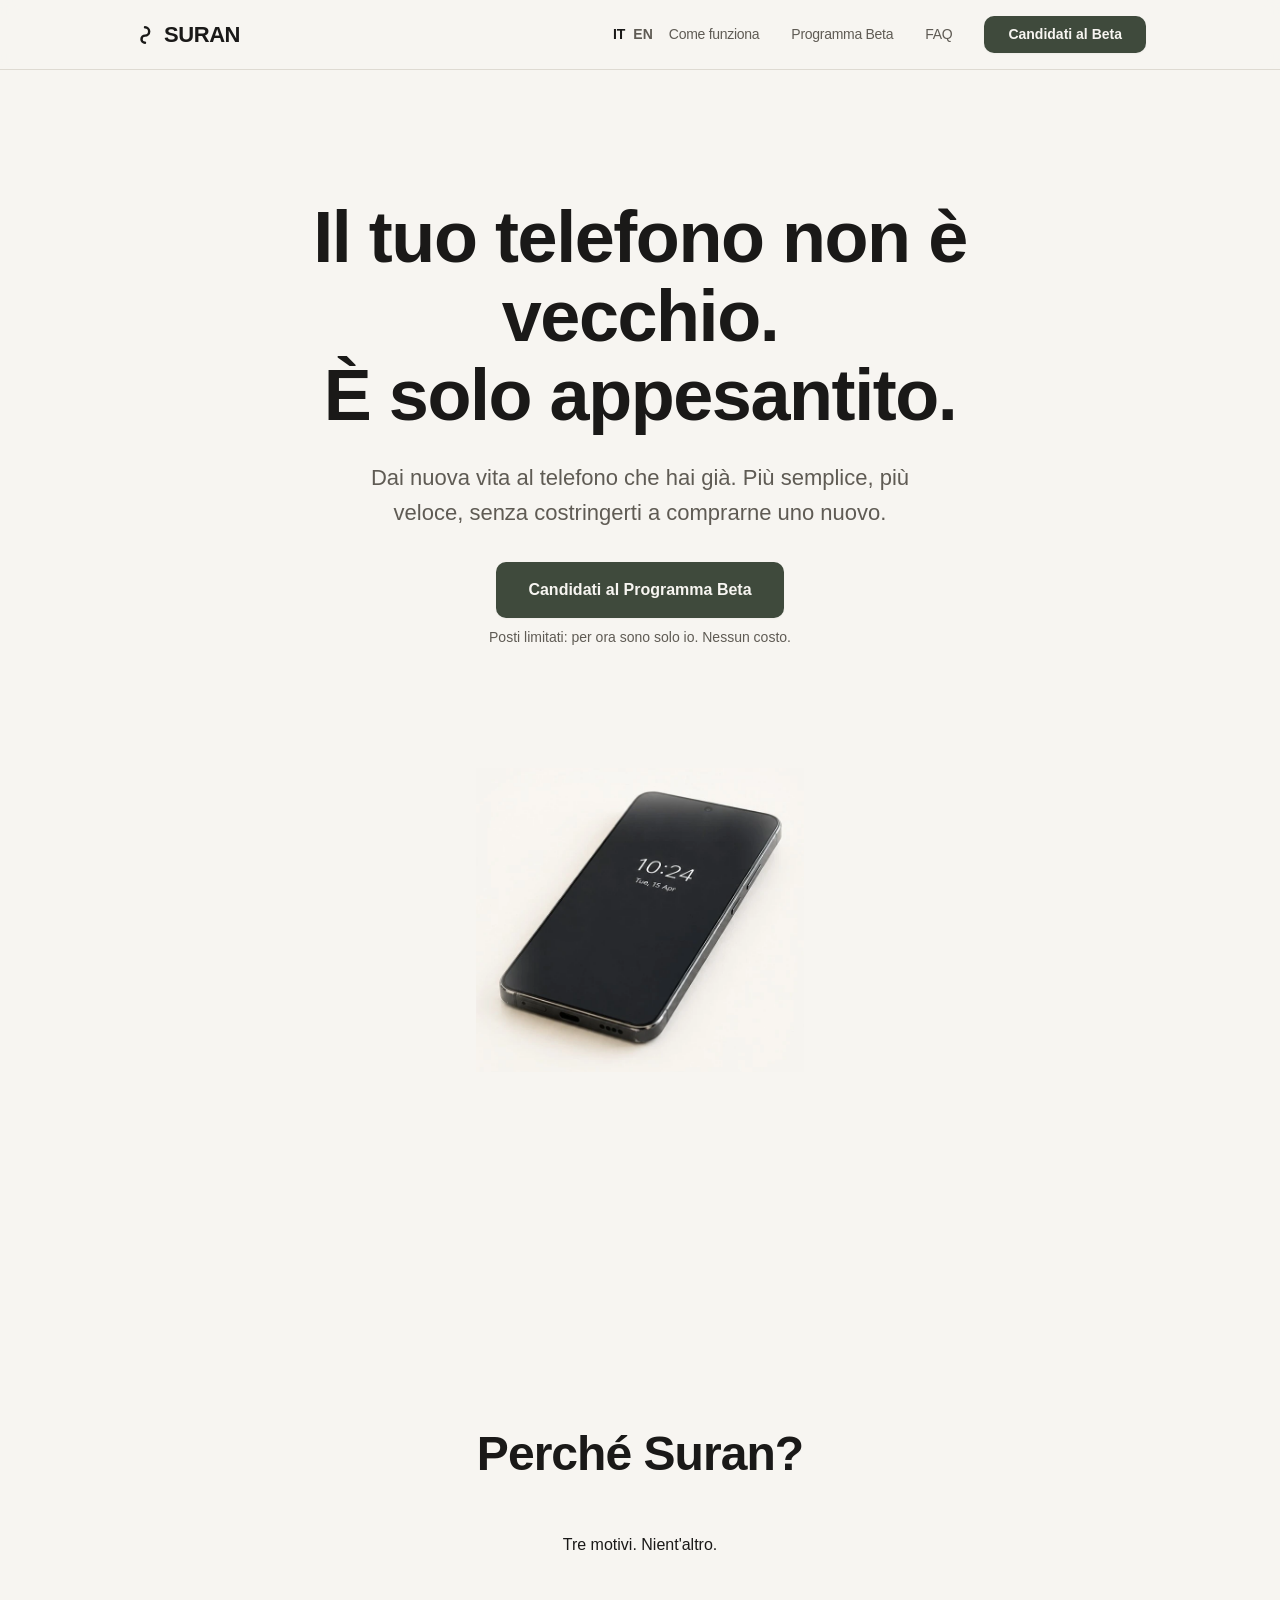
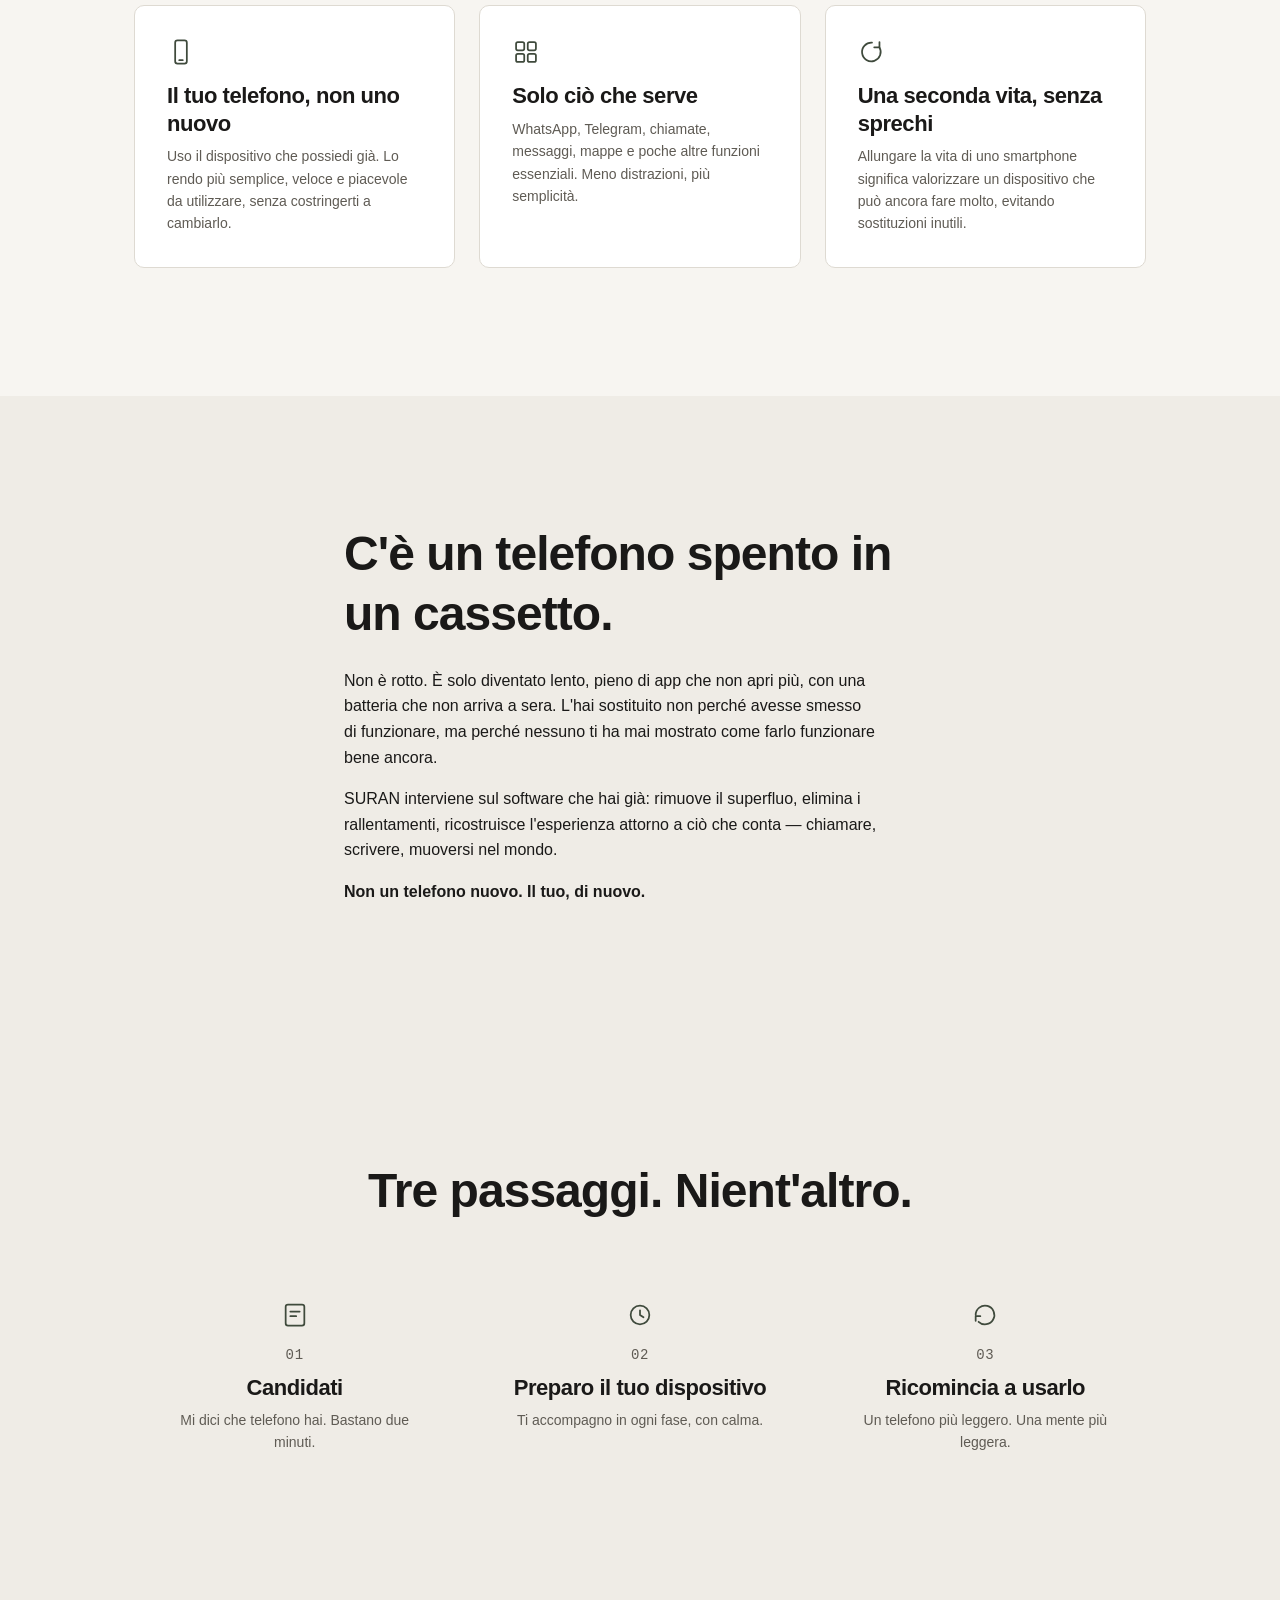
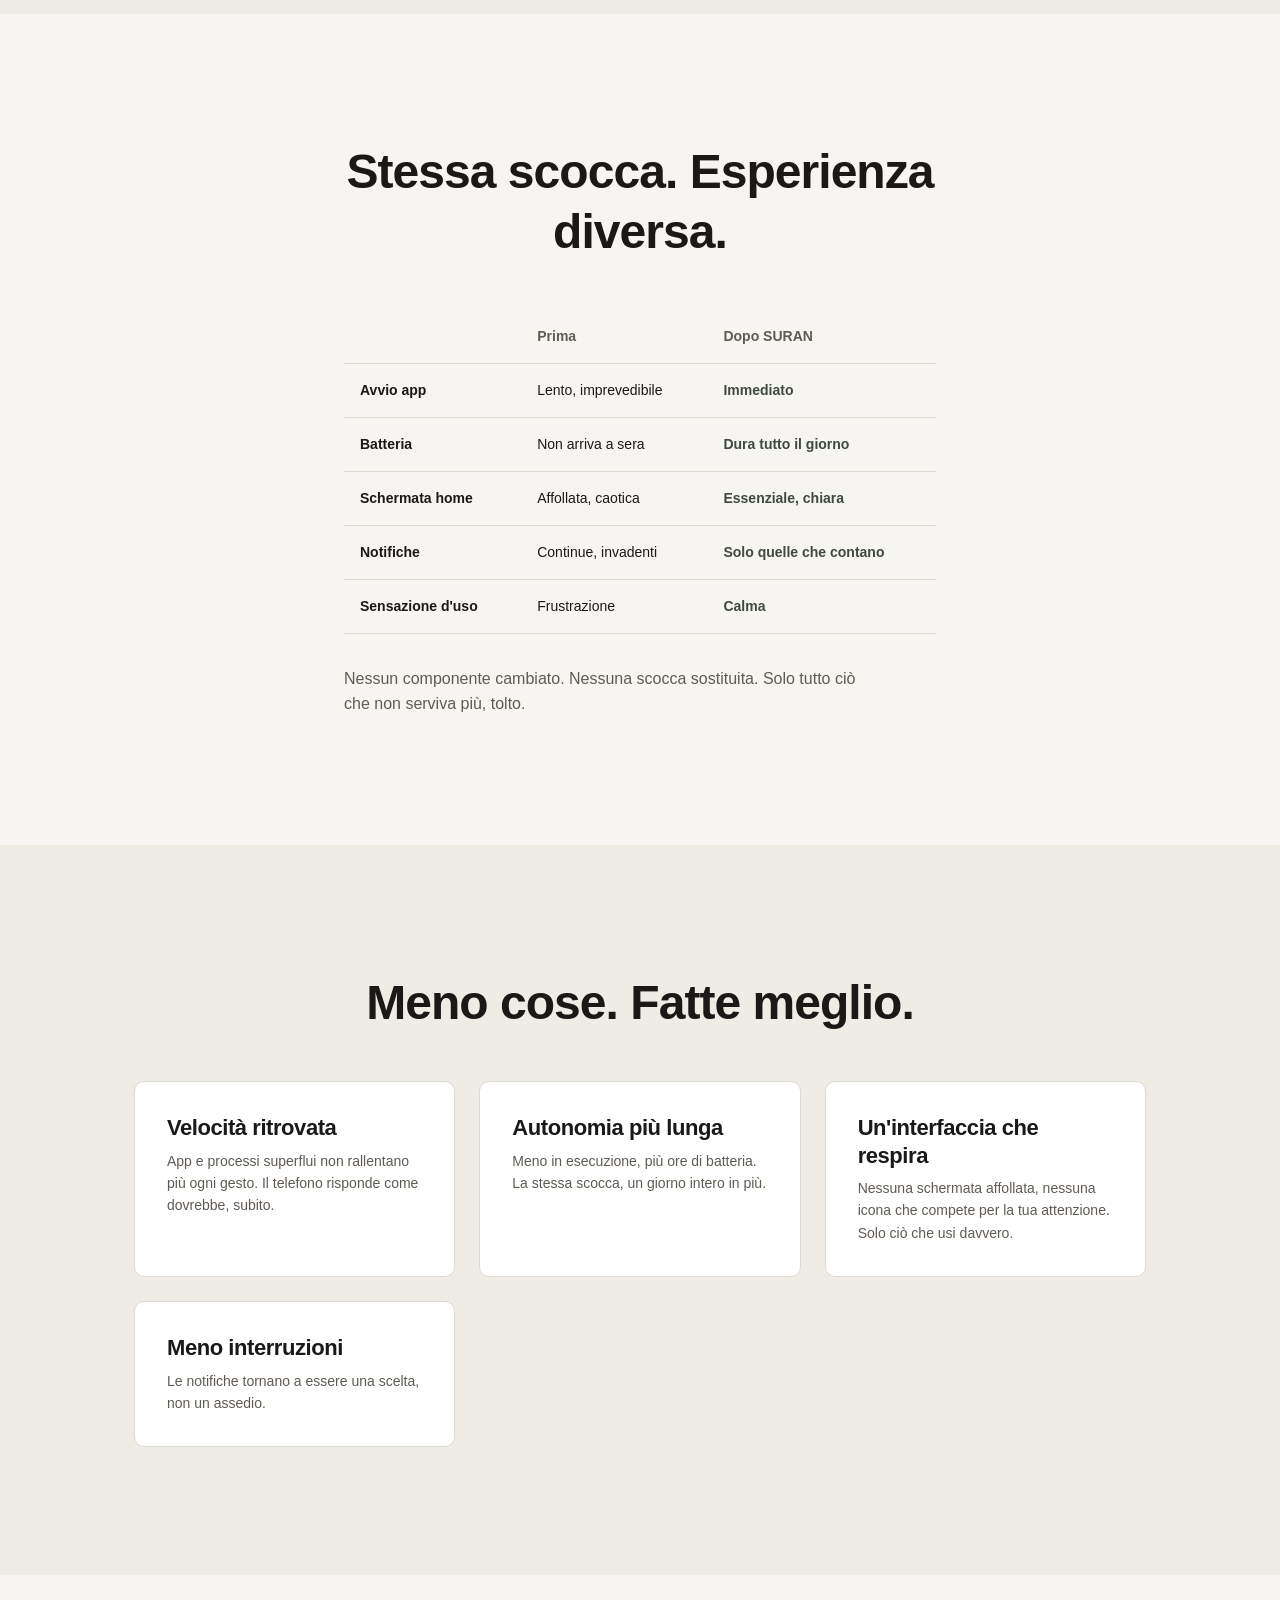
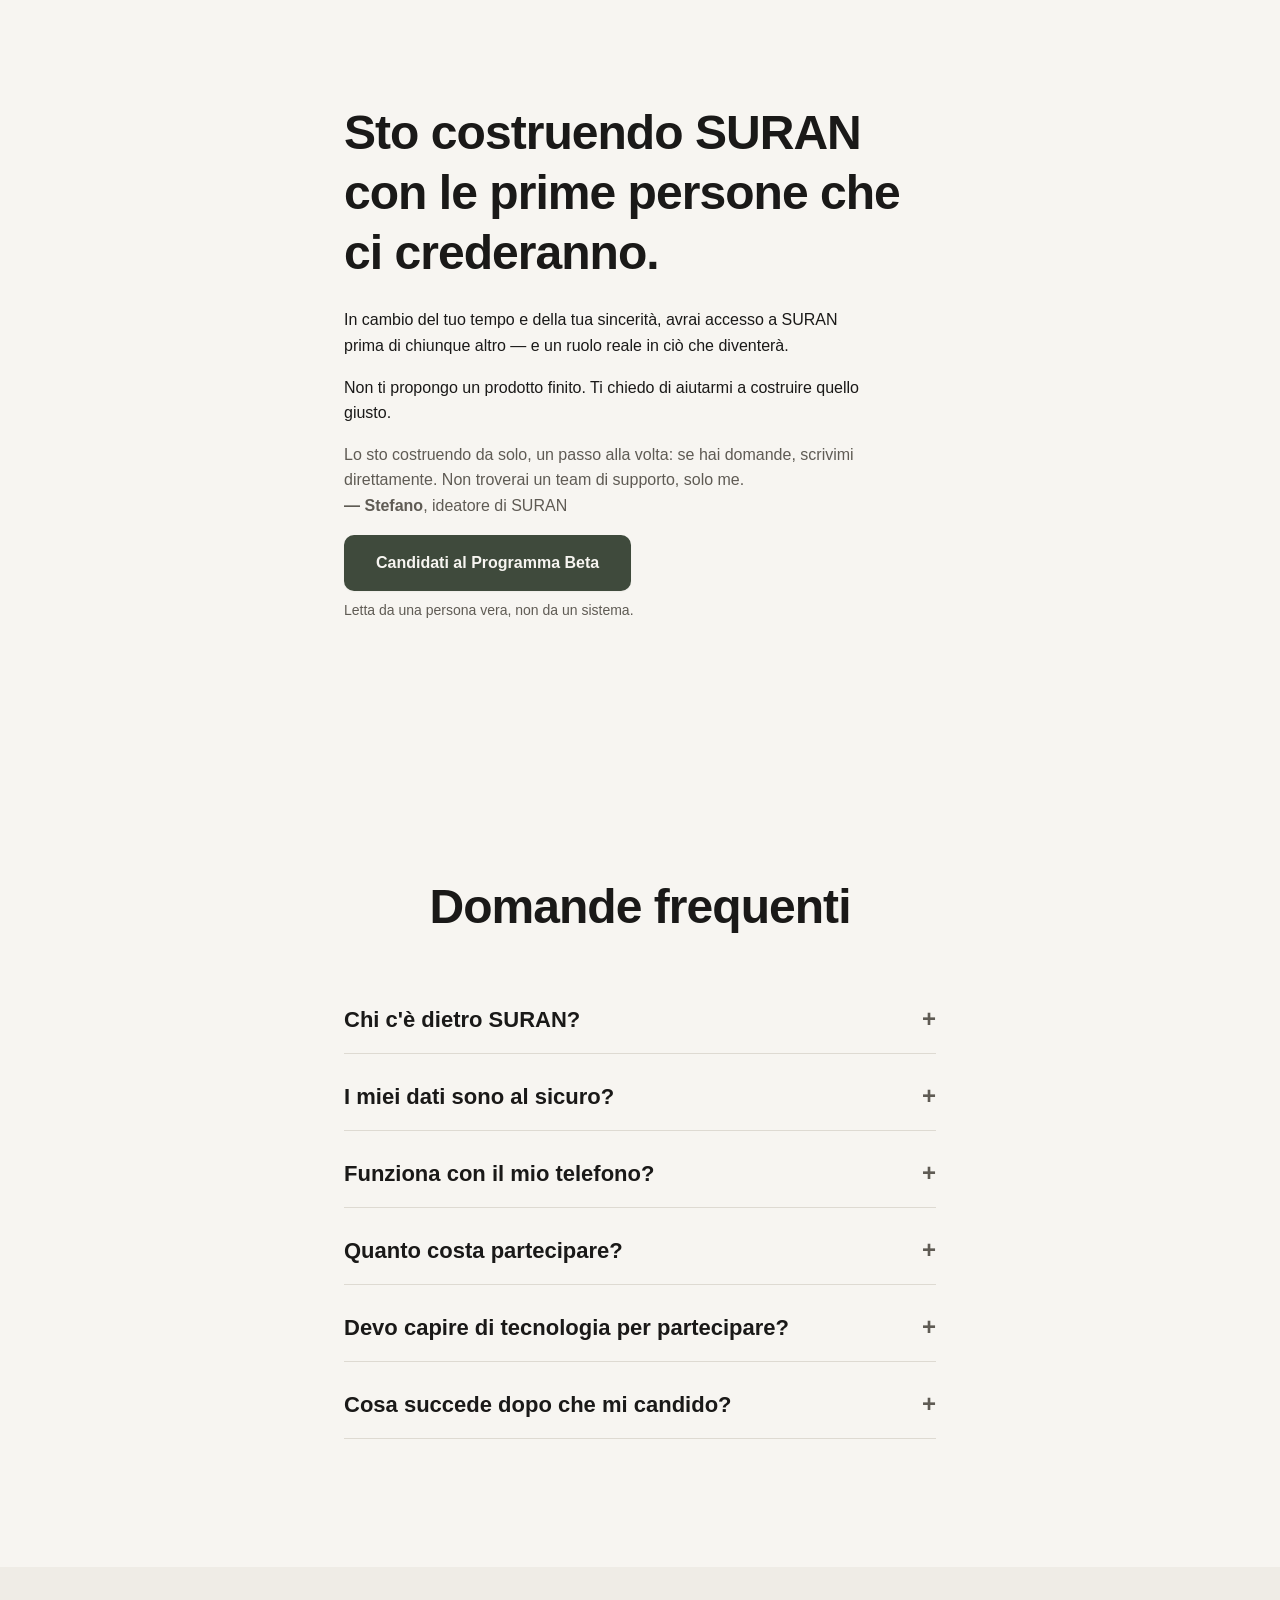
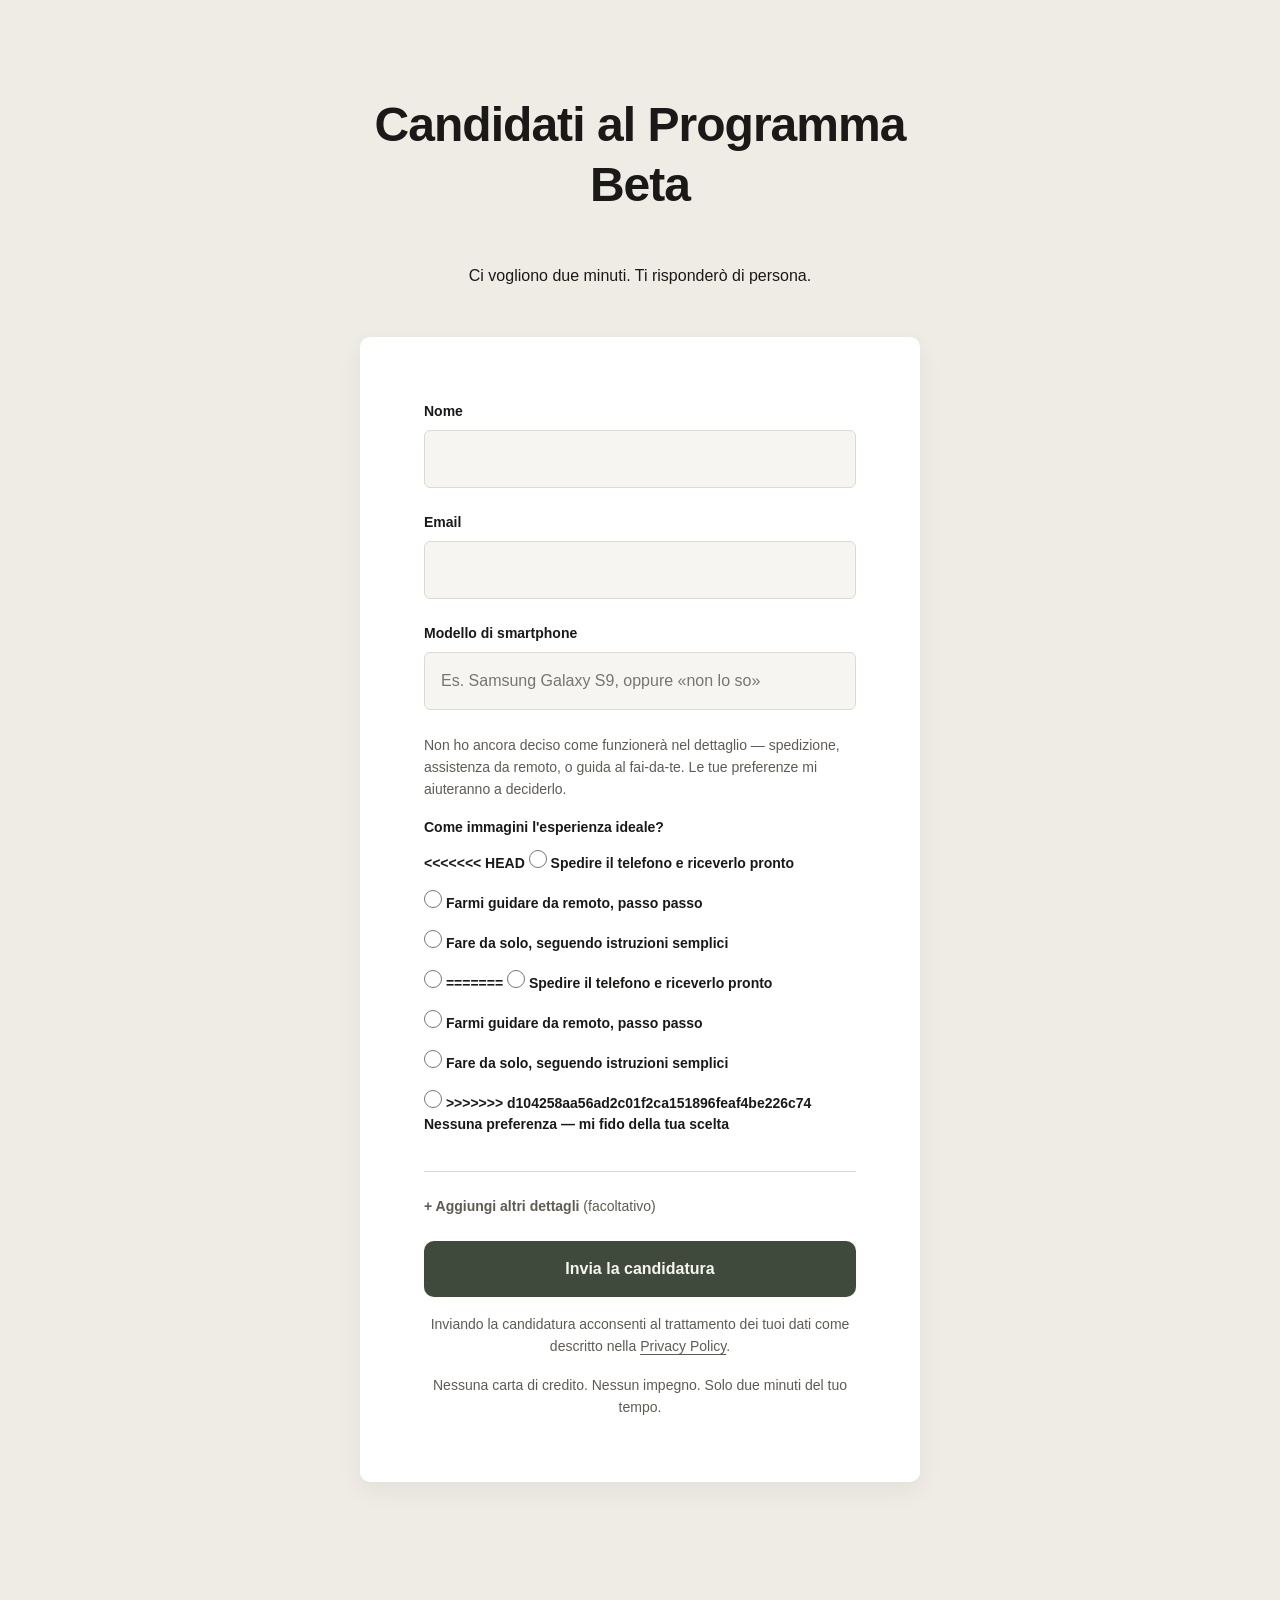
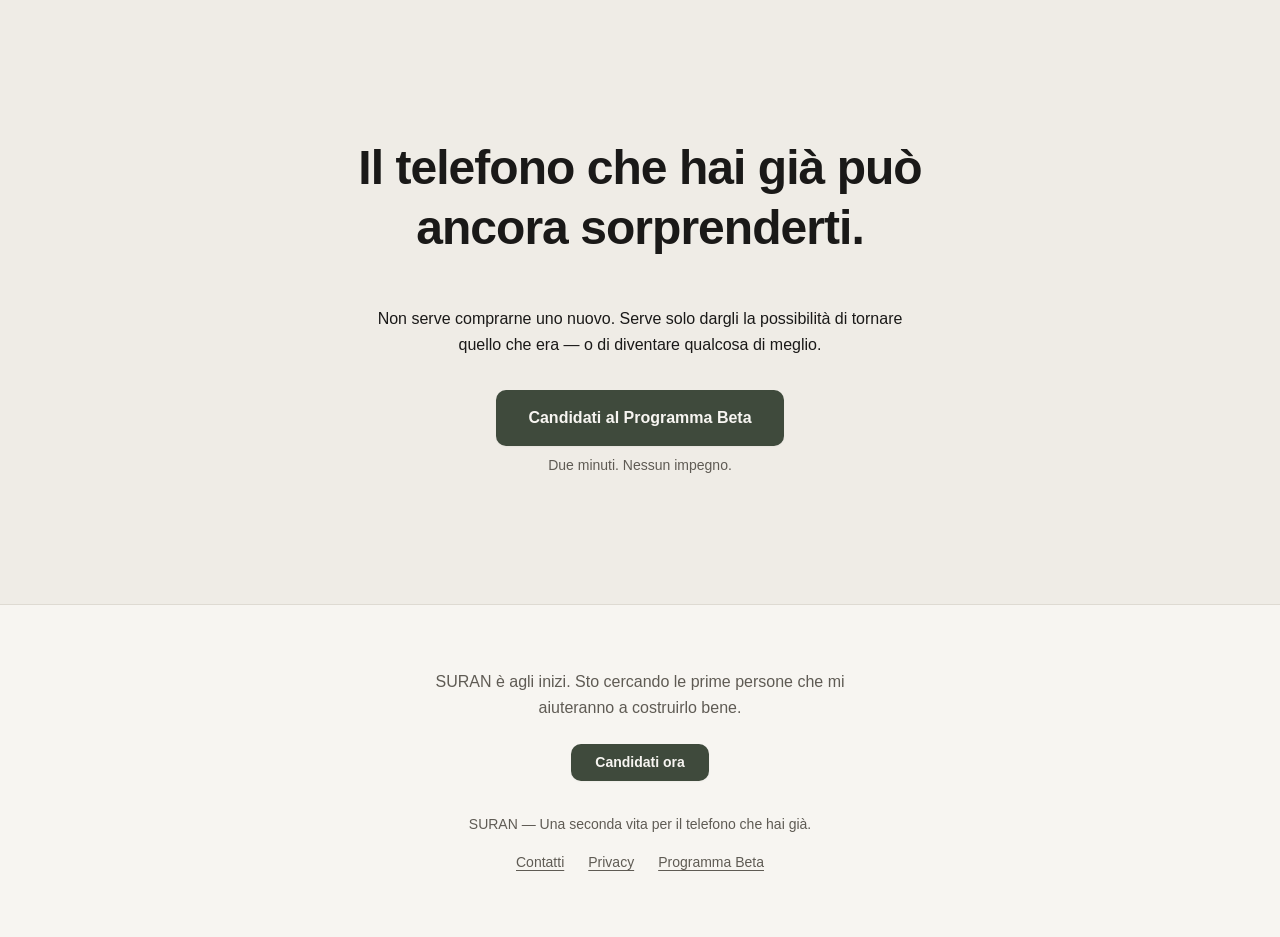
==== commit 5828735b: "Fix minor bug on SEO" ====
--- a/index.html
+++ b/index.html
@@ -532,6 +532,7 @@
             <fieldset class="form__radio-group">
               <legend>Come immagini l'esperienza ideale?</legend>
               <label class="form__radio-option">
+<<<<<<< HEAD
                 <input type="radio" name="esperienza_ideale" value="ship">
                 <span>Spedire il telefono e riceverlo pronto</span>
               </label>
@@ -545,6 +546,21 @@
               </label>
               <label class="form__radio-option">
                 <input type="radio" name="esperienza_ideale" value="none">
+=======
+                <input type="radio" name="esperienza_ideale" value="Spedire il telefono e riceverlo pronto">
+                <span>Spedire il telefono e riceverlo pronto</span>
+              </label>
+              <label class="form__radio-option">
+                <input type="radio" name="esperienza_ideale" value="Farmi guidare da remoto, passo passo">
+                <span>Farmi guidare da remoto, passo passo</span>
+              </label>
+              <label class="form__radio-option">
+                <input type="radio" name="esperienza_ideale" value="Fare da solo, seguendo istruzioni semplici">
+                <span>Fare da solo, seguendo istruzioni semplici</span>
+              </label>
+              <label class="form__radio-option">
+                <input type="radio" name="esperienza_ideale" value="Nessuna preferenza — mi fido della tua scelta">
+>>>>>>> d104258aa56ad2c01f2ca151896feaf4be226c74
                 <span>Nessuna preferenza — mi fido della tua scelta</span>
               </label>
             </fieldset>
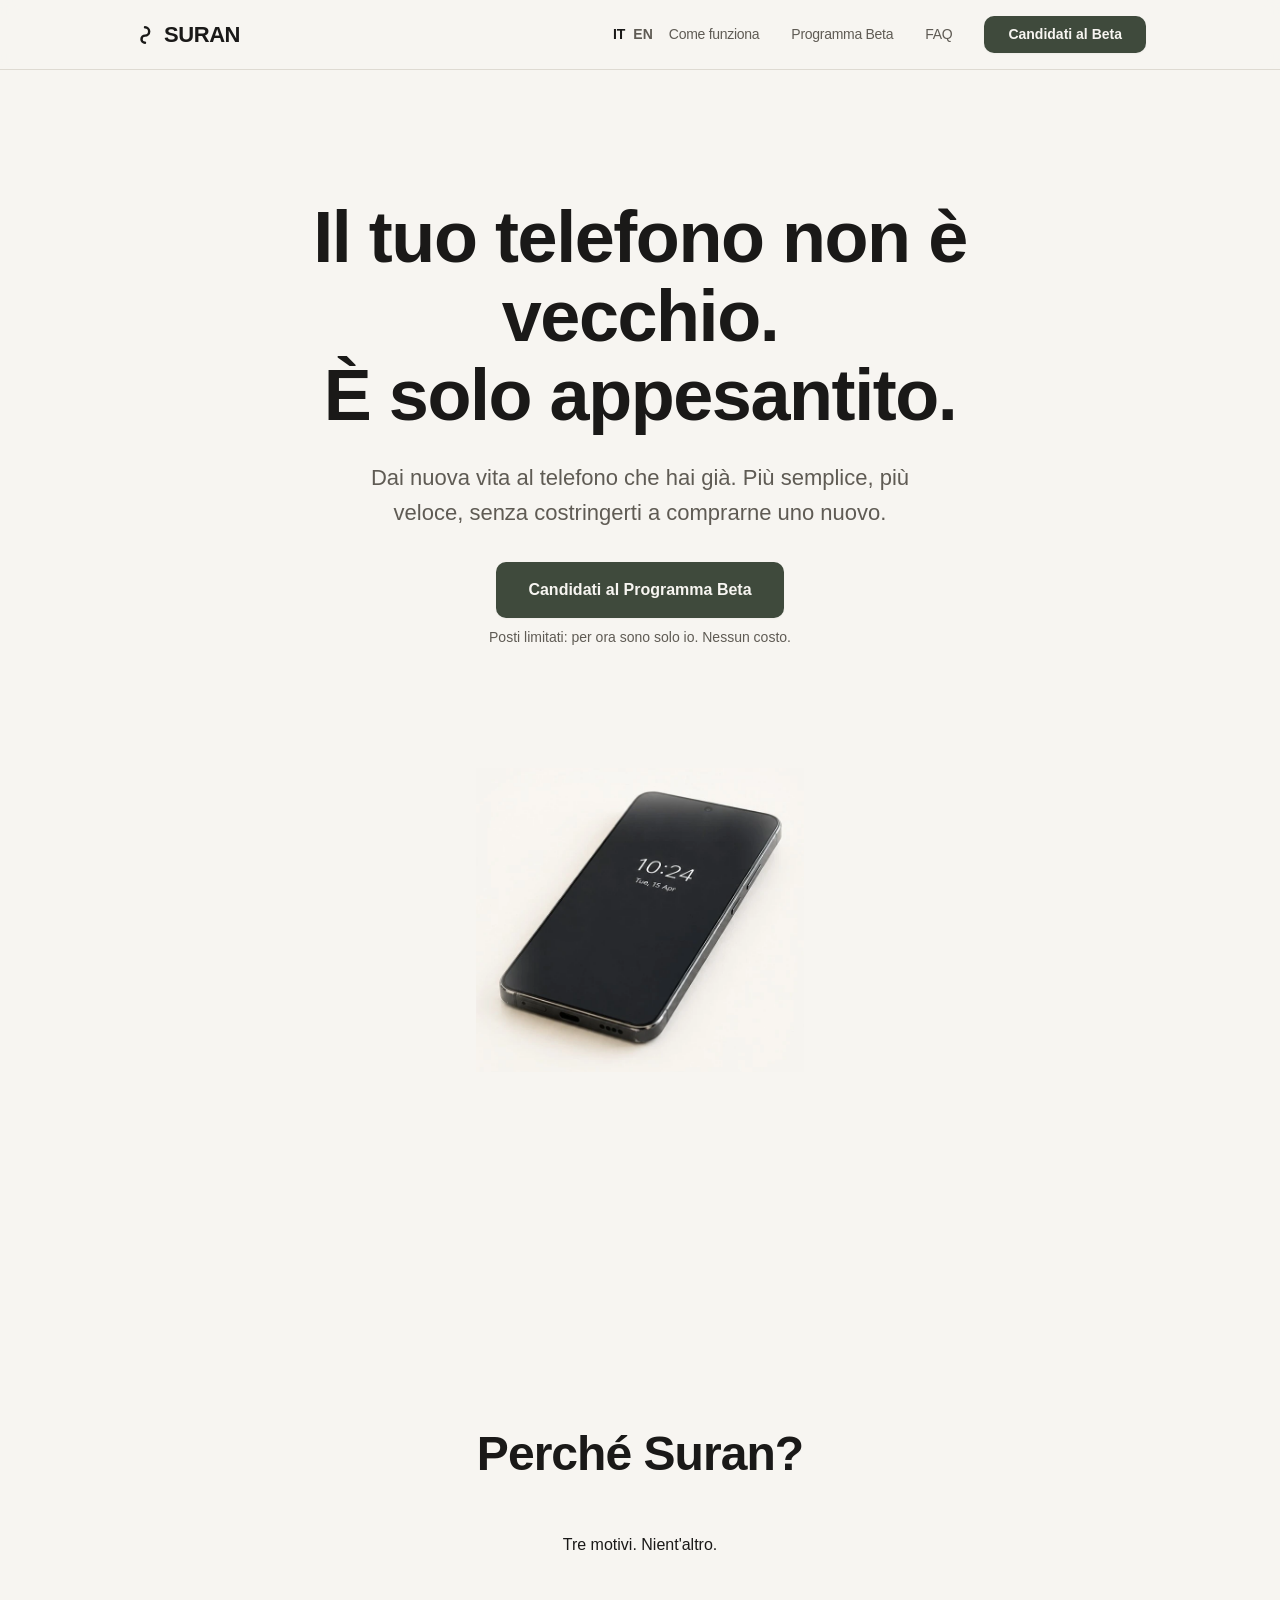
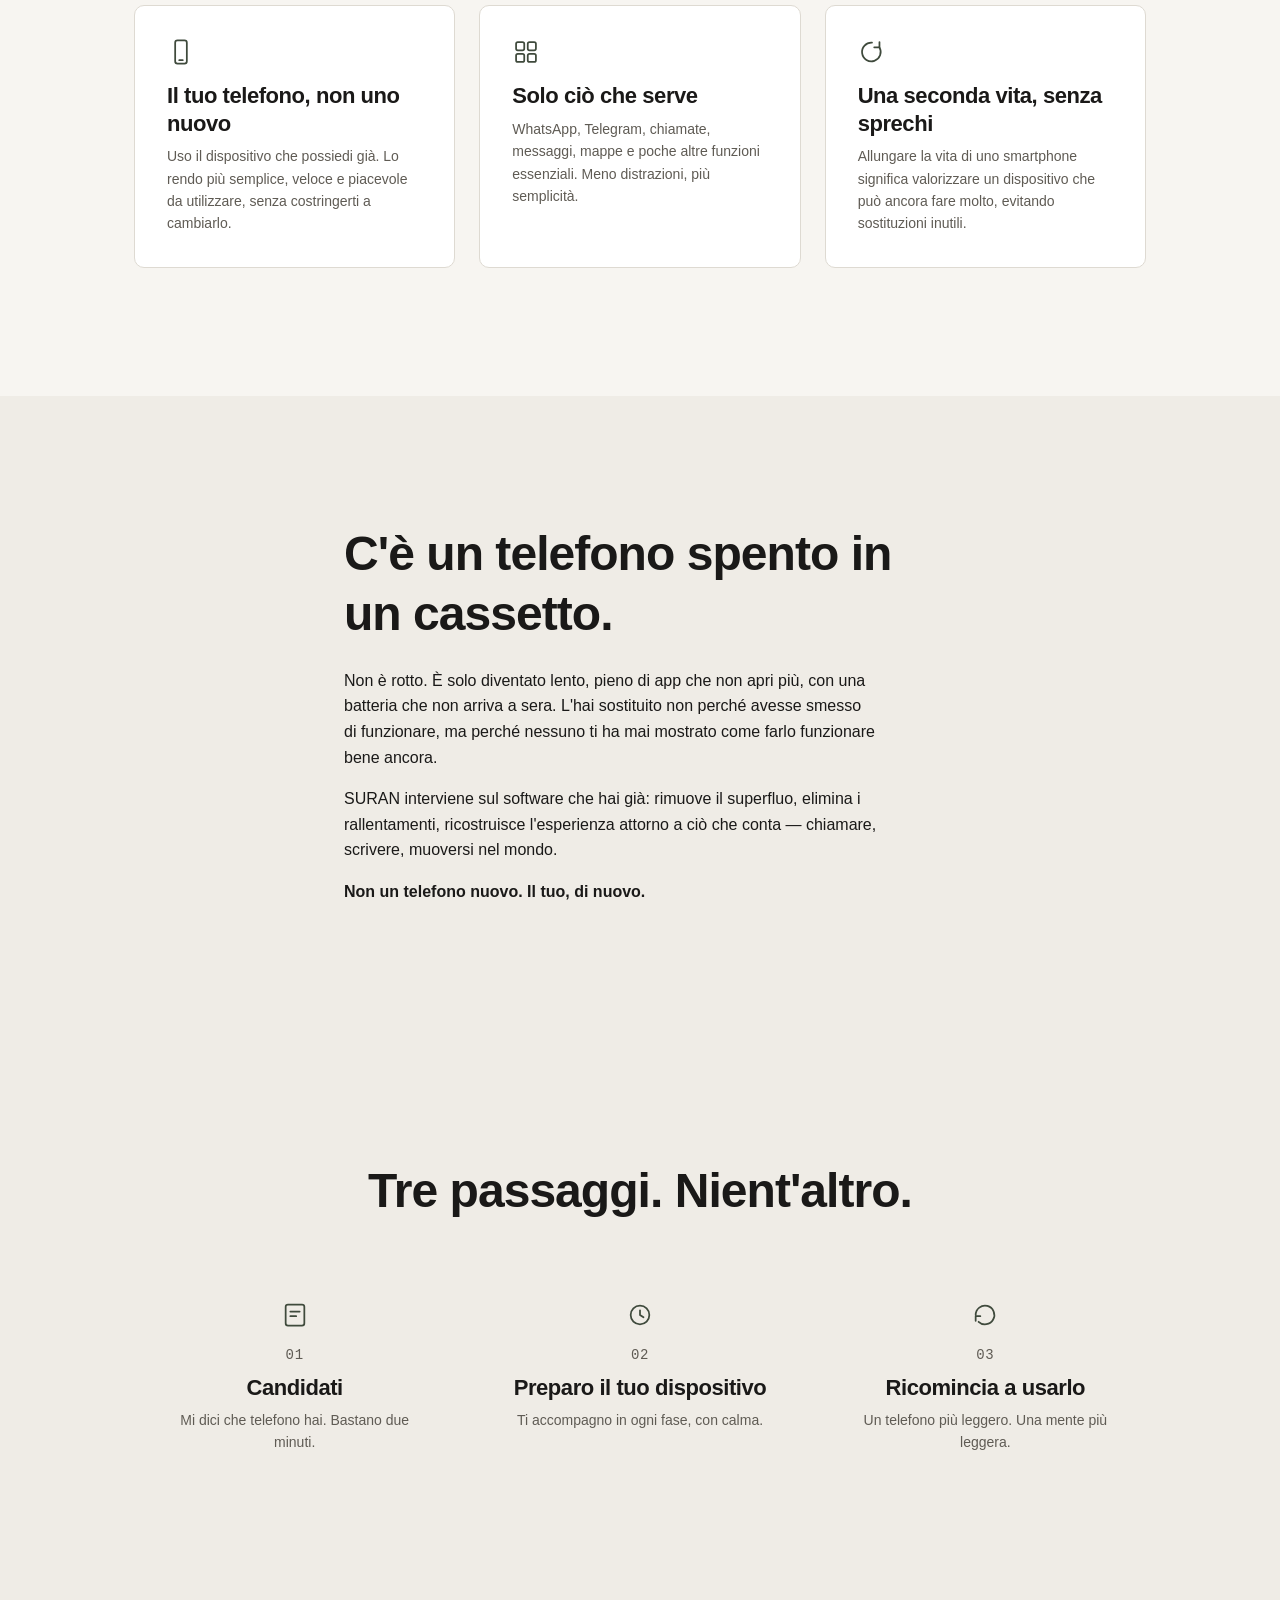
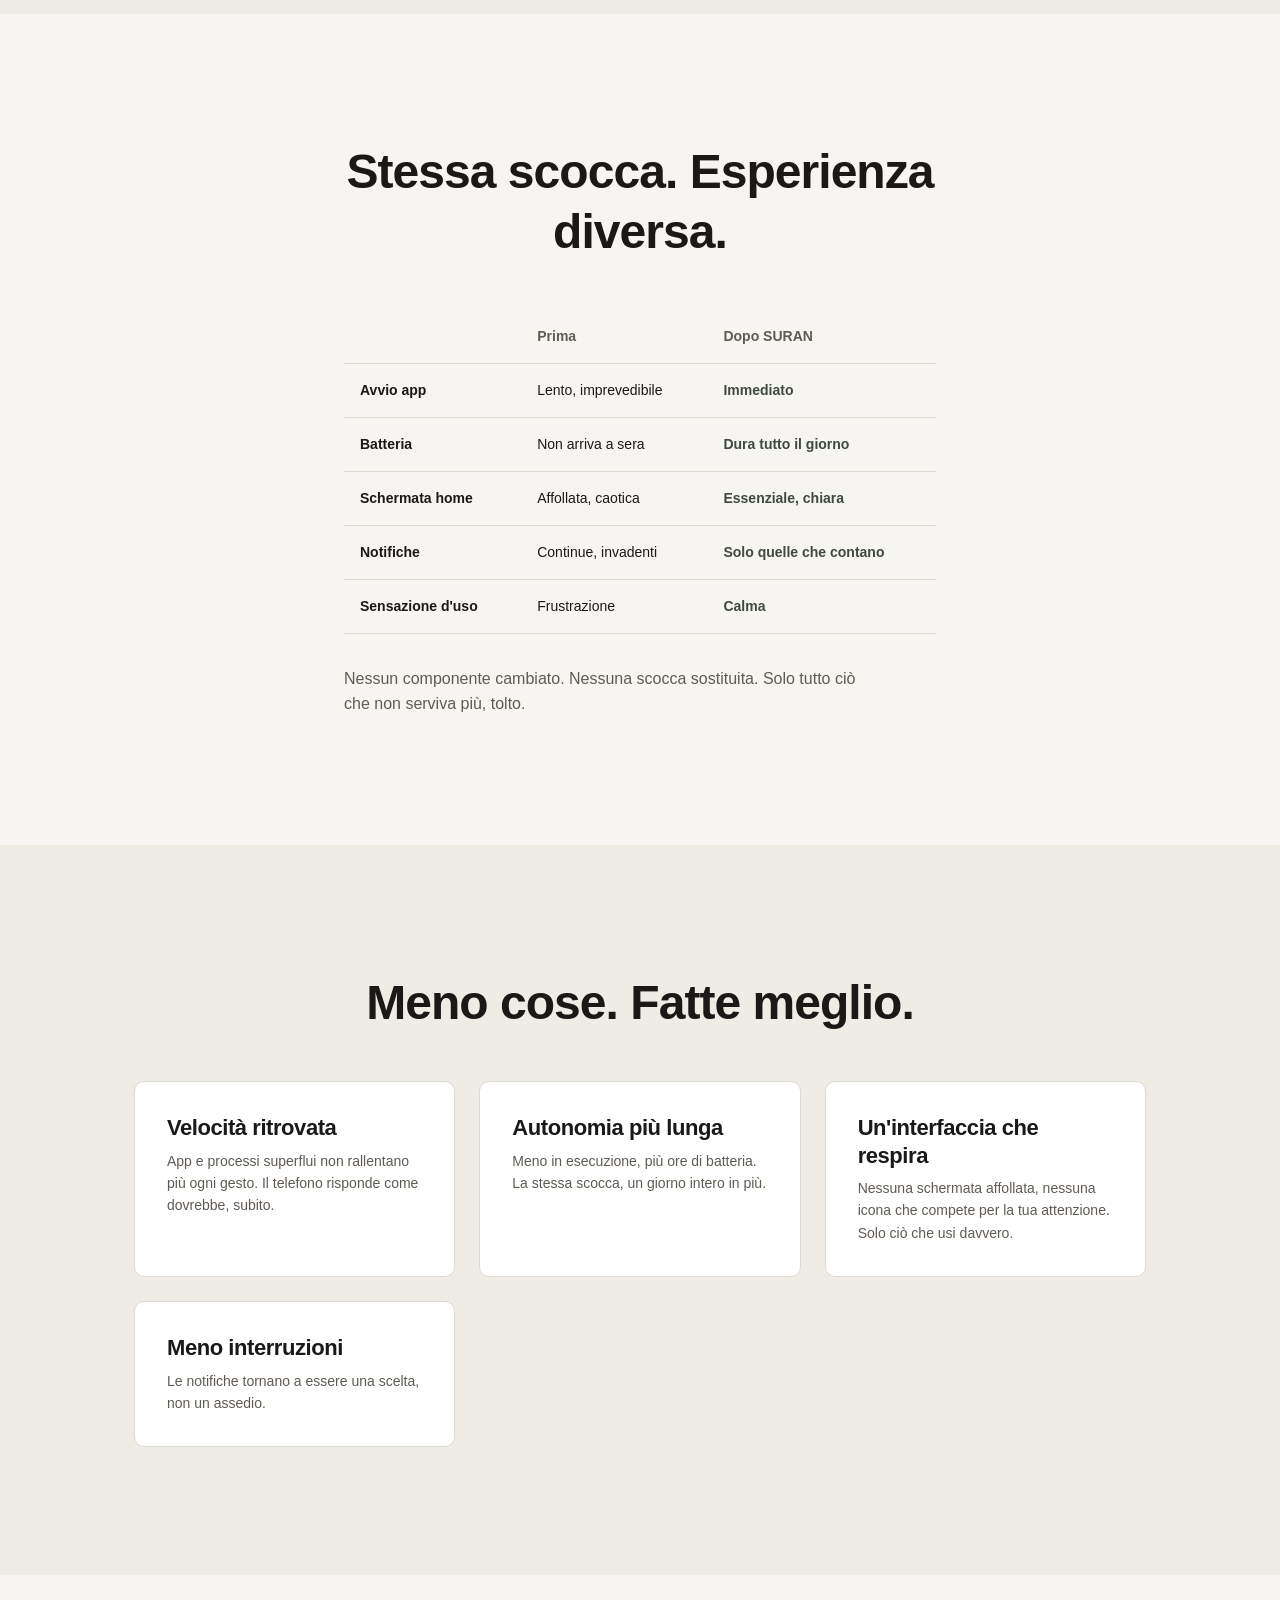
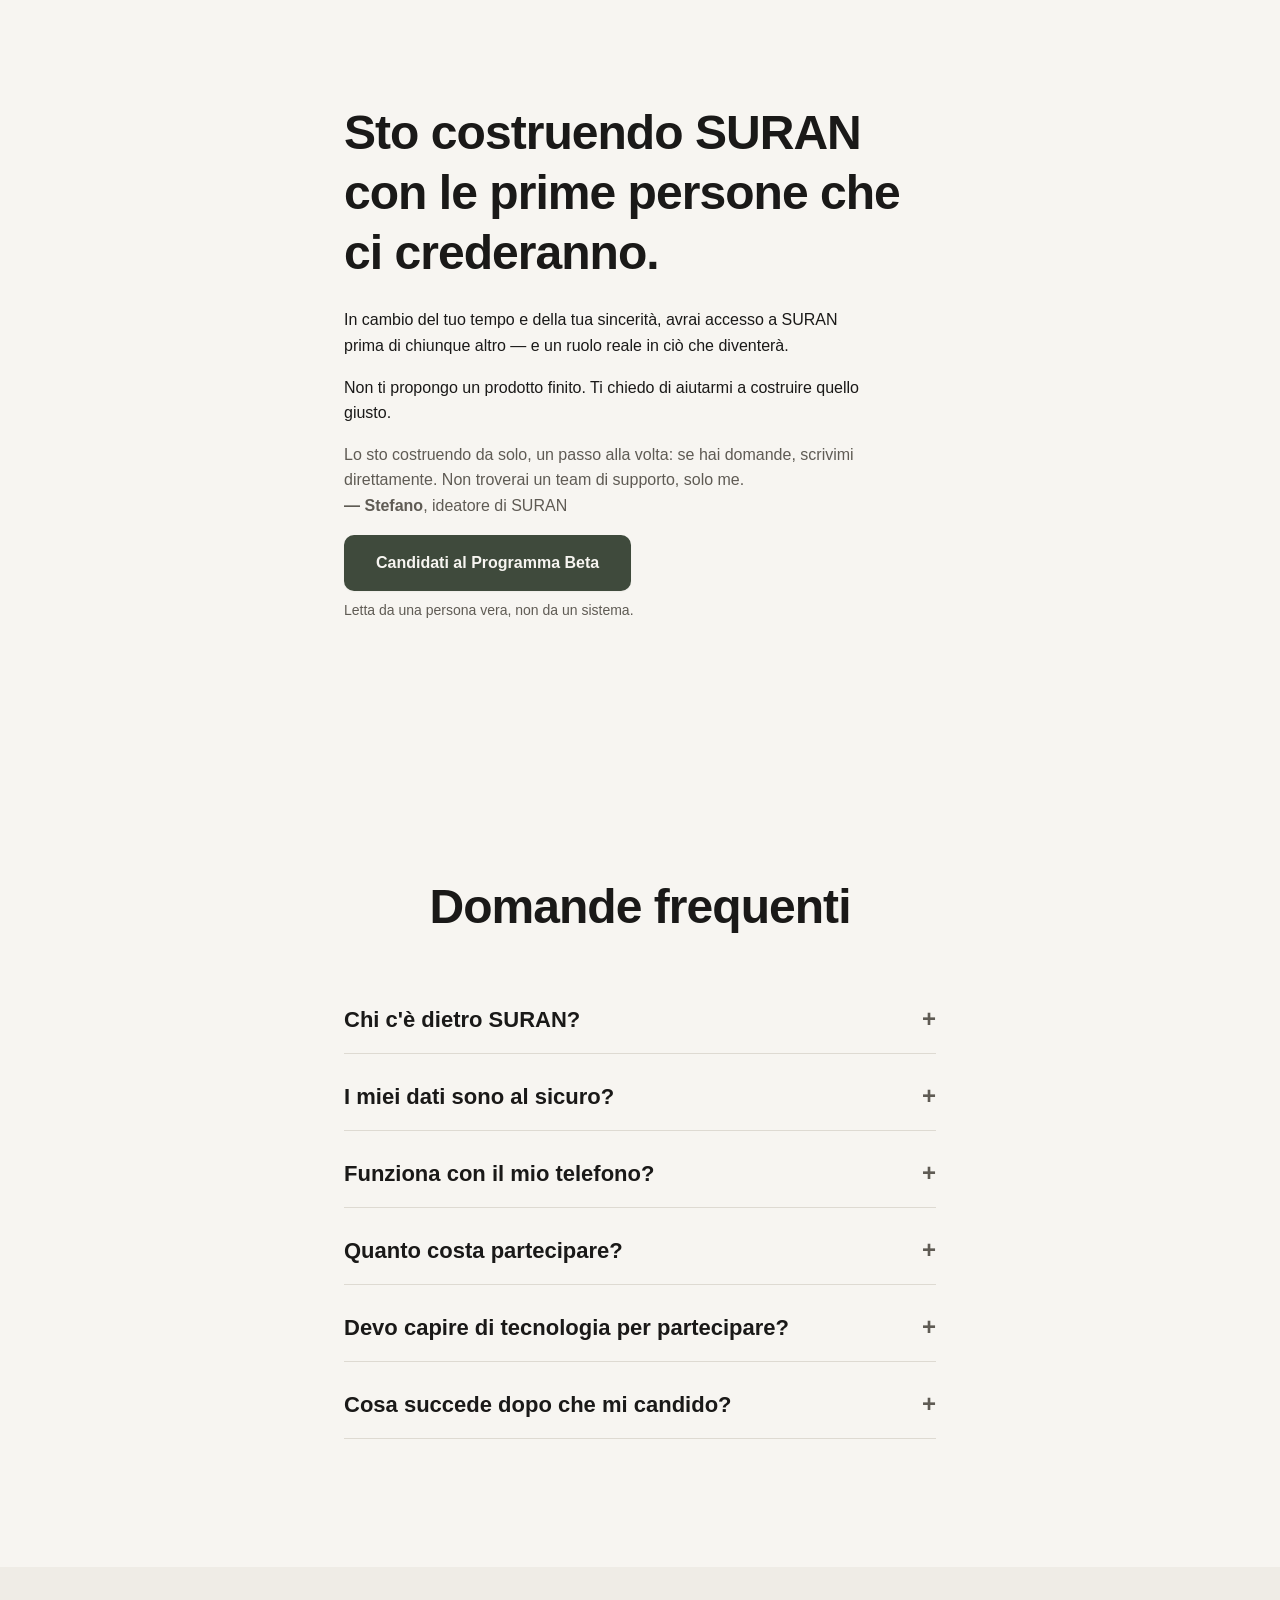
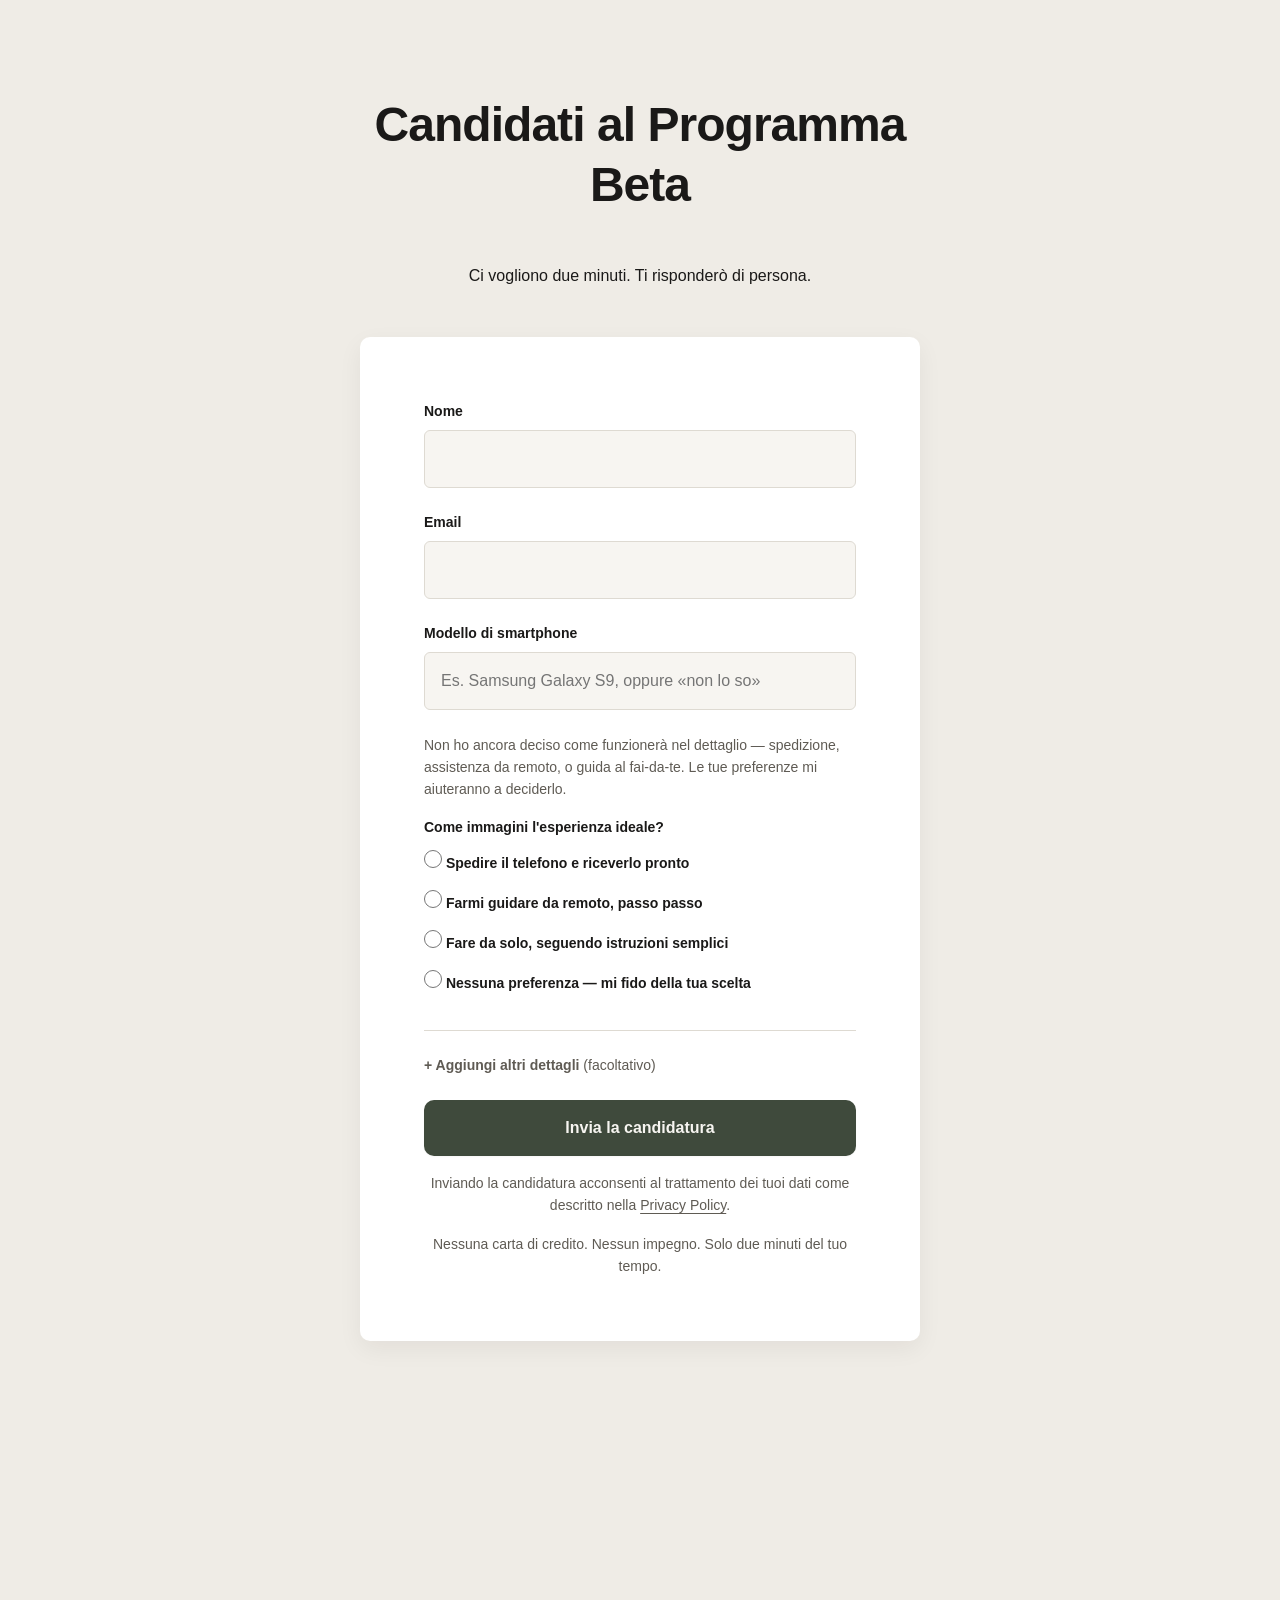
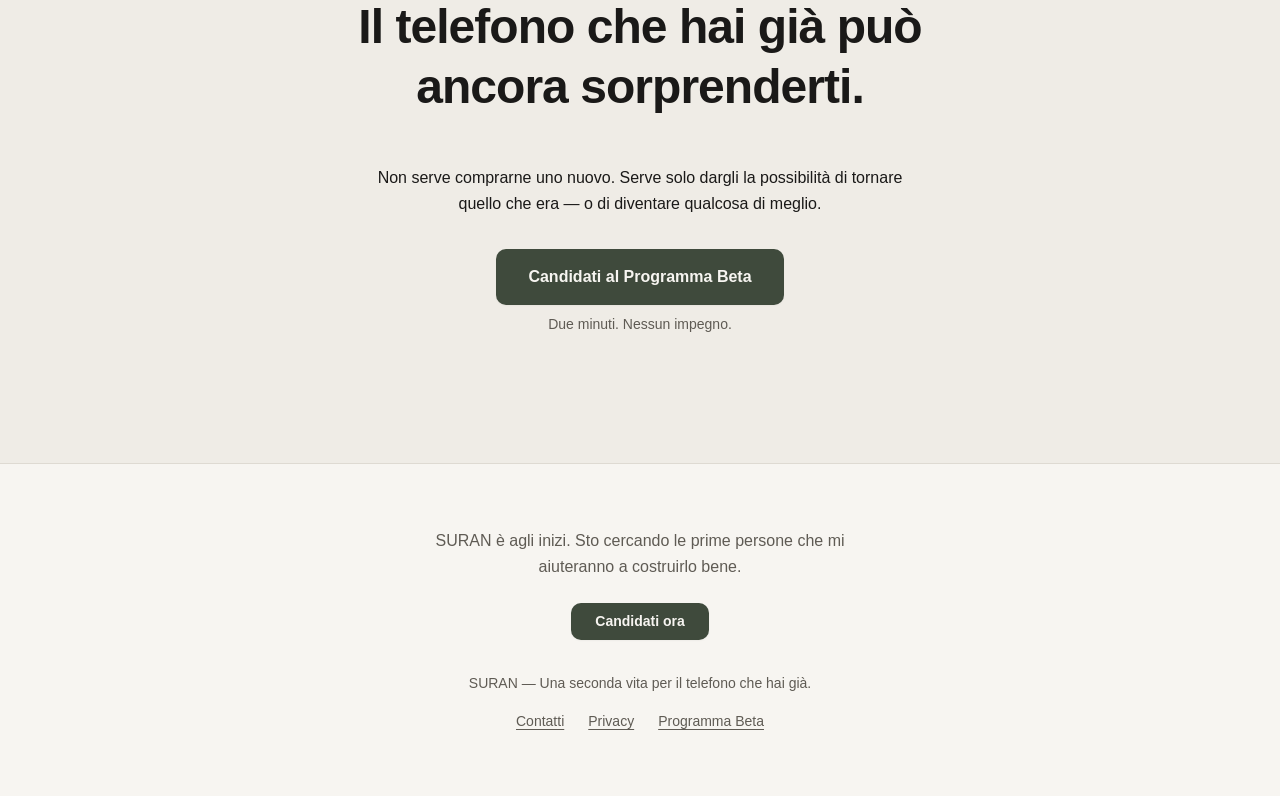
==== commit 244f0cba: "Merge new updates" ====
--- a/index.html
+++ b/index.html
@@ -532,7 +532,6 @@
             <fieldset class="form__radio-group">
               <legend>Come immagini l'esperienza ideale?</legend>
               <label class="form__radio-option">
-<<<<<<< HEAD
                 <input type="radio" name="esperienza_ideale" value="ship">
                 <span>Spedire il telefono e riceverlo pronto</span>
               </label>
@@ -546,21 +545,6 @@
               </label>
               <label class="form__radio-option">
                 <input type="radio" name="esperienza_ideale" value="none">
-=======
-                <input type="radio" name="esperienza_ideale" value="Spedire il telefono e riceverlo pronto">
-                <span>Spedire il telefono e riceverlo pronto</span>
-              </label>
-              <label class="form__radio-option">
-                <input type="radio" name="esperienza_ideale" value="Farmi guidare da remoto, passo passo">
-                <span>Farmi guidare da remoto, passo passo</span>
-              </label>
-              <label class="form__radio-option">
-                <input type="radio" name="esperienza_ideale" value="Fare da solo, seguendo istruzioni semplici">
-                <span>Fare da solo, seguendo istruzioni semplici</span>
-              </label>
-              <label class="form__radio-option">
-                <input type="radio" name="esperienza_ideale" value="Nessuna preferenza — mi fido della tua scelta">
->>>>>>> d104258aa56ad2c01f2ca151896feaf4be226c74
                 <span>Nessuna preferenza — mi fido della tua scelta</span>
               </label>
             </fieldset>
